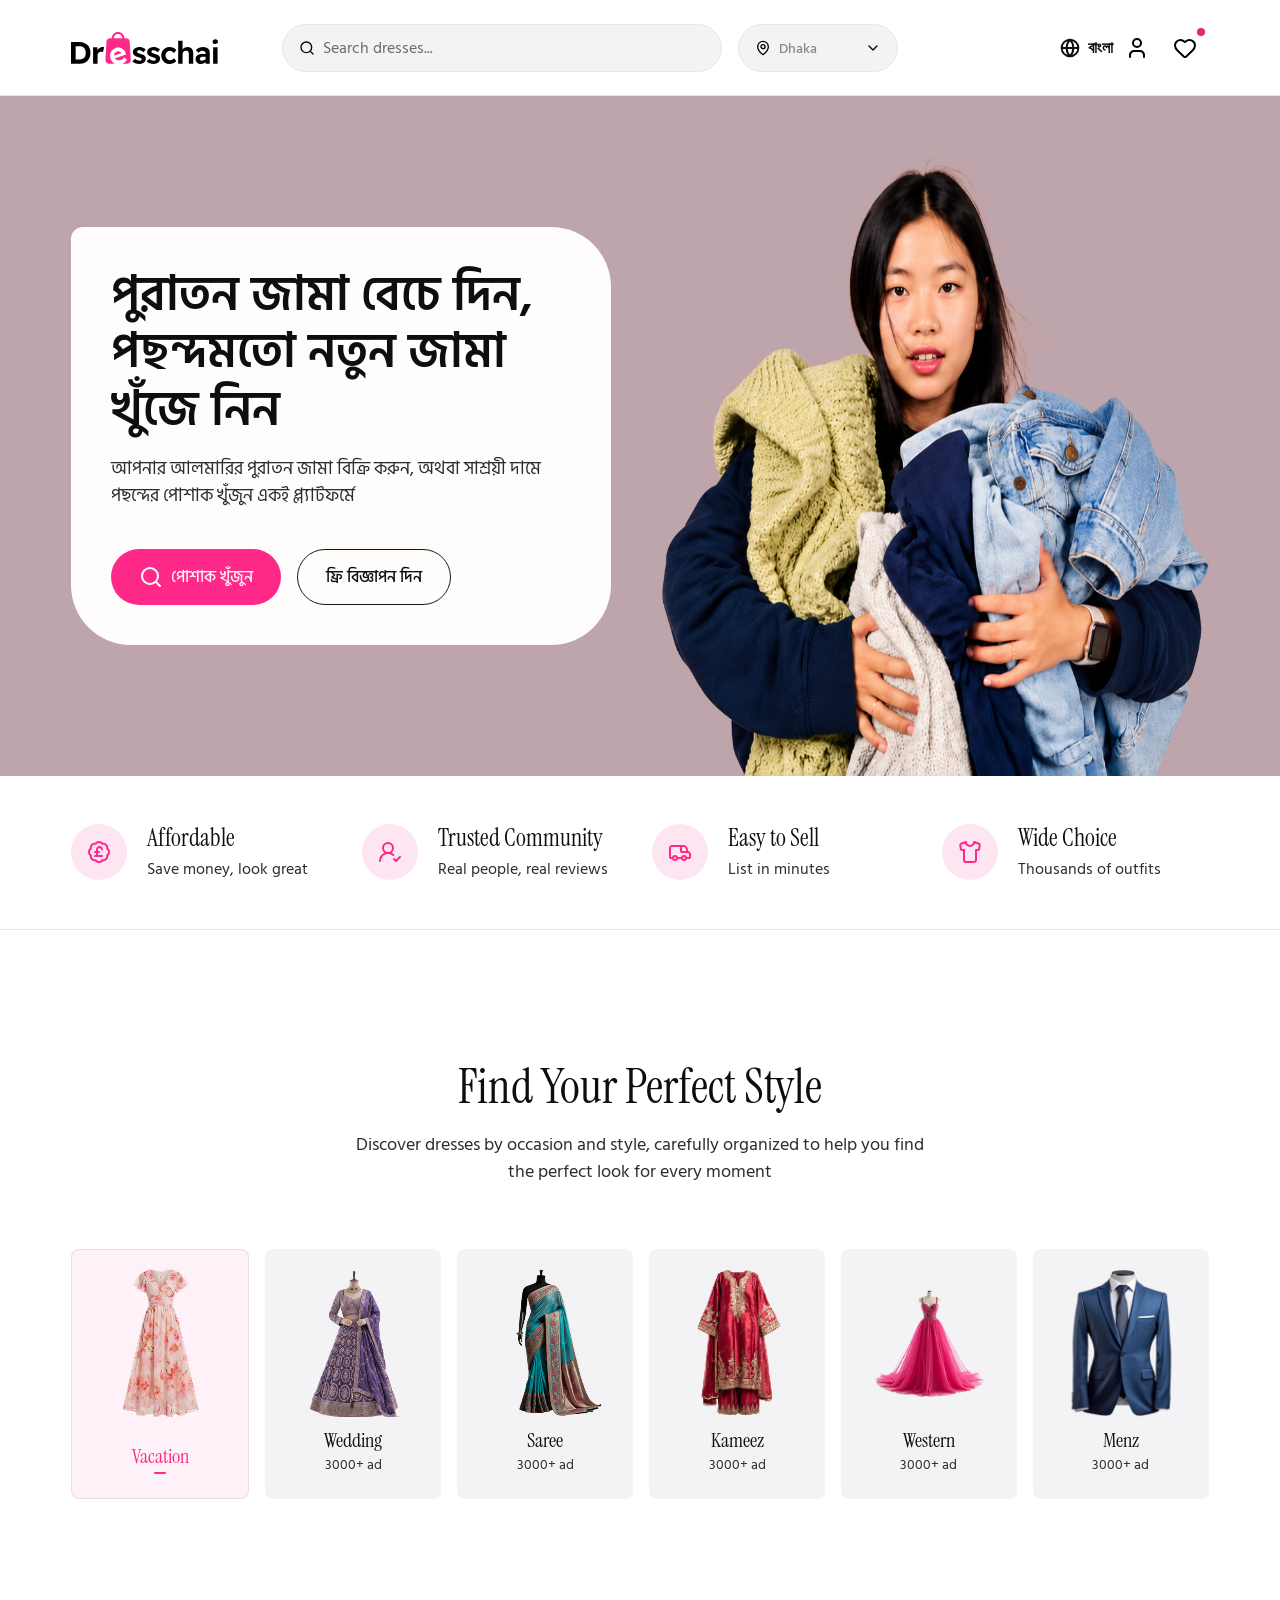
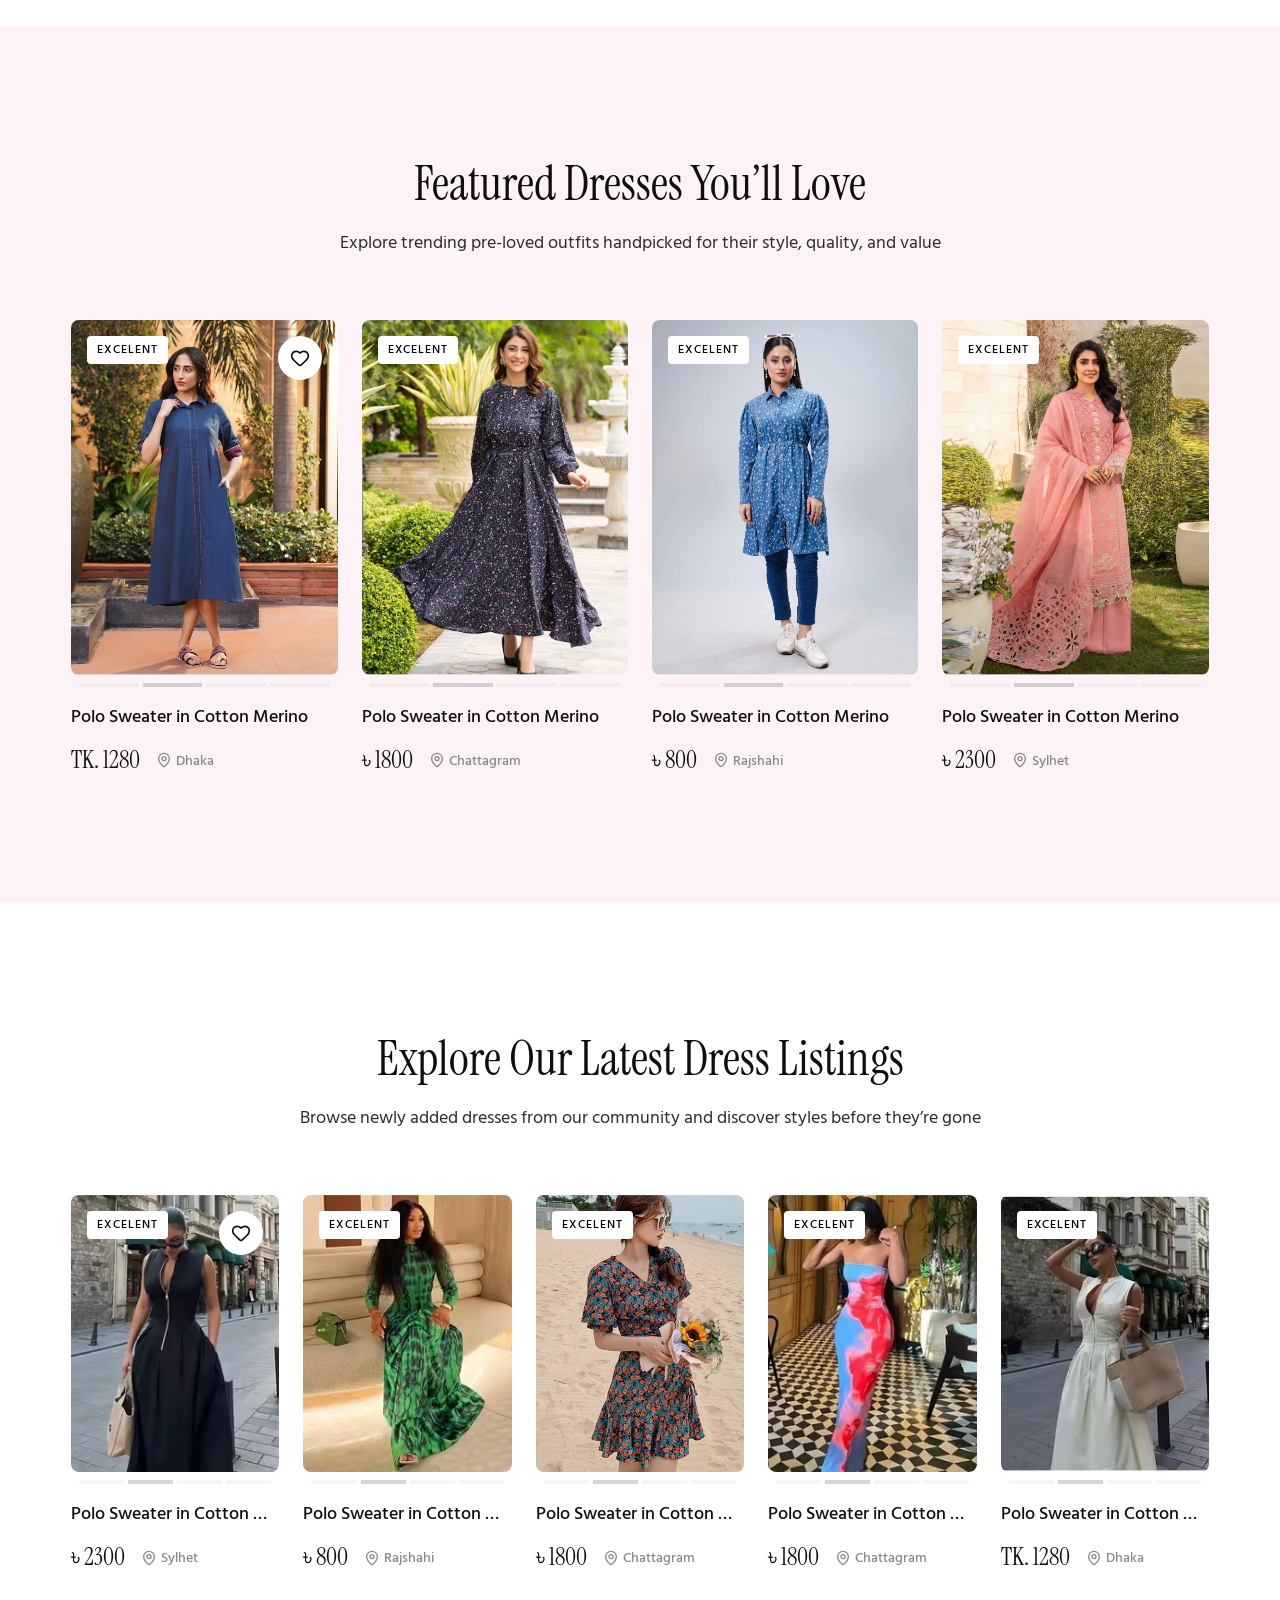
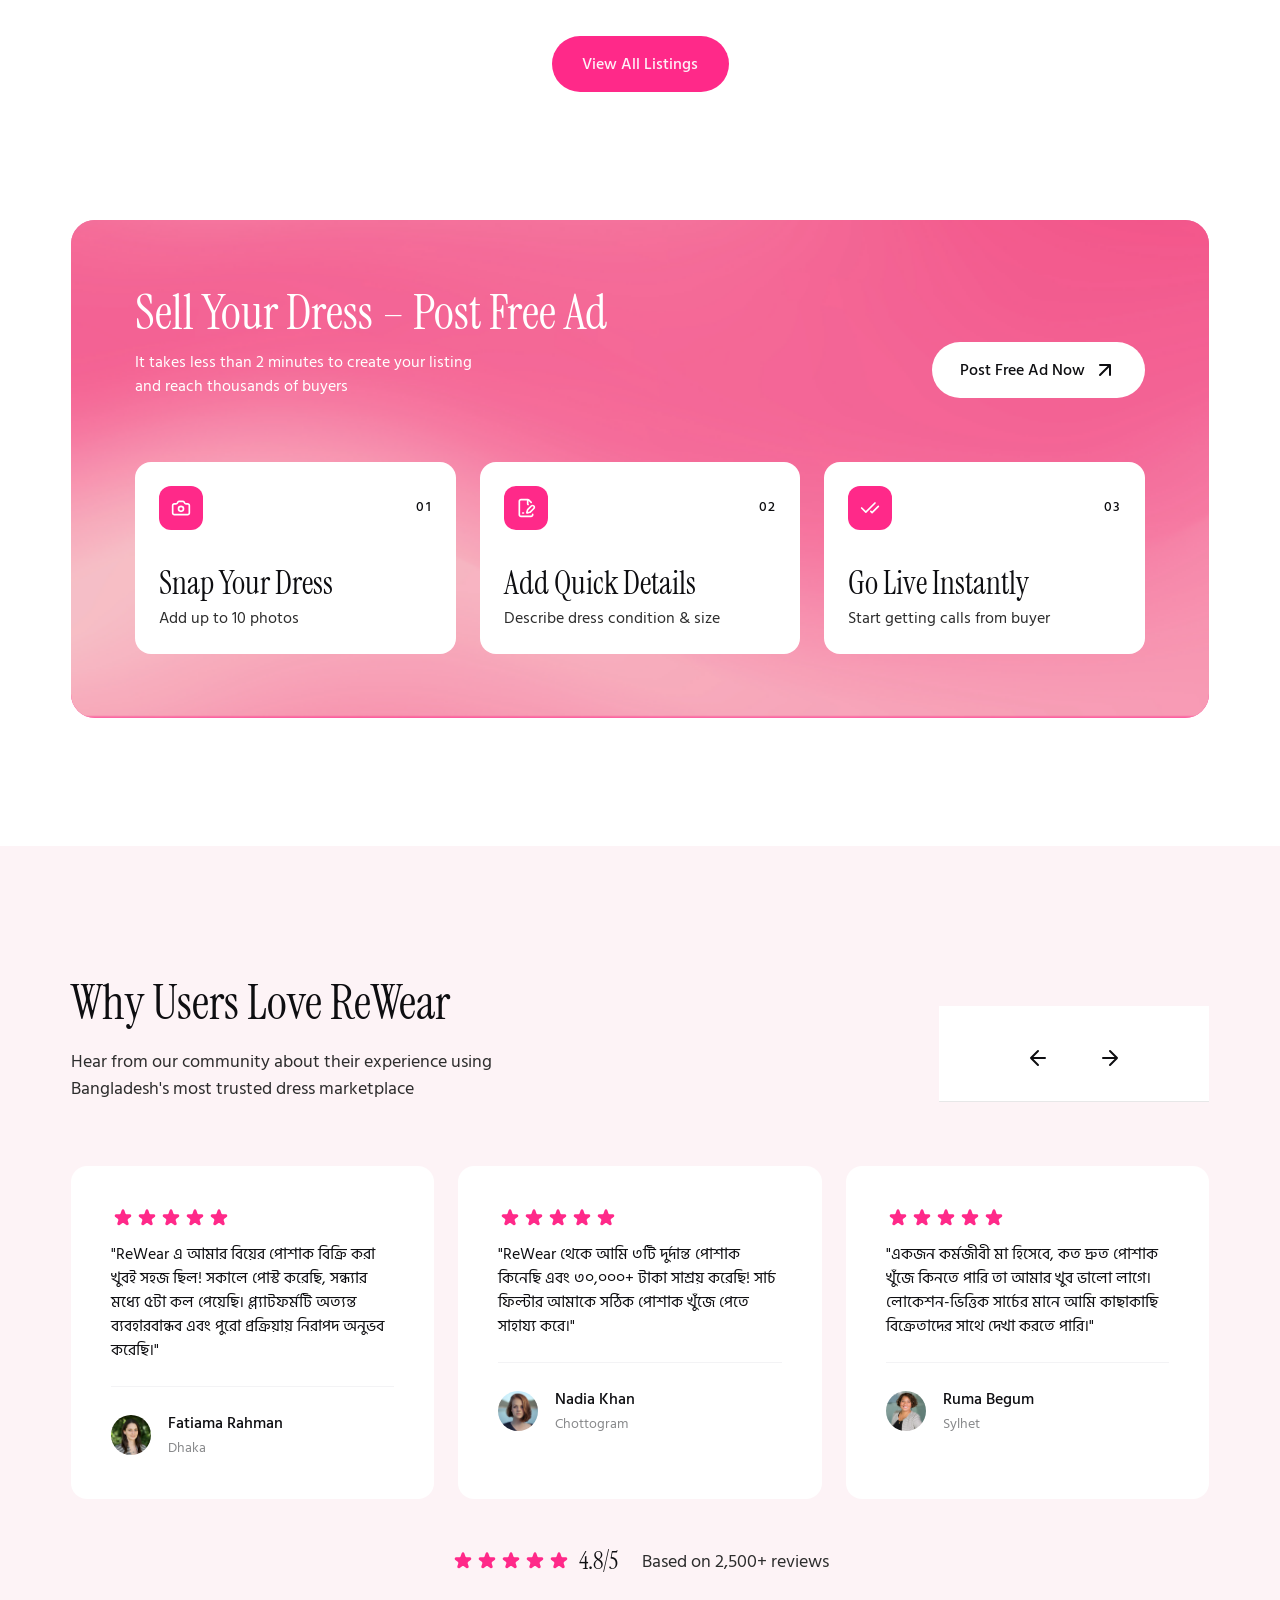
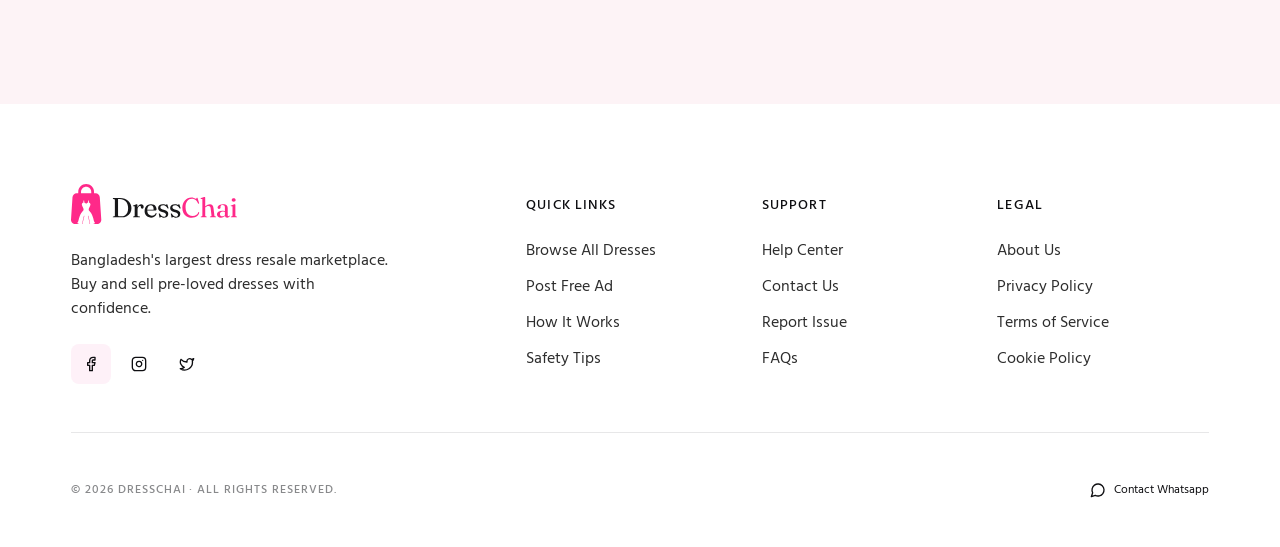
==== index.html @ bfe9a3b1 "Add listing and details pages" ====
<!DOCTYPE html>
<html lang="bn">
<head>
<meta charset="utf-8">
<meta name="viewport" content="width=device-width, initial-scale=1">
<title>DressChai — Buy &amp; Sell Pre-loved Dresses in Bangladesh</title>
<meta name="description" content="DressChai: বাংলাদেশের নতুন ও pre-loved পোশাক কেনাবেচার মার্কেটপ্লেস।">
<link rel="preconnect" href="https://fonts.googleapis.com">
<link rel="preconnect" href="https://fonts.gstatic.com" crossorigin>
<link href="https://fonts.googleapis.com/css2?family=Baloo+Da+2:wght@700&family=Hind+Siliguri:wght@400;600;700&family=Instrument+Serif&family=Urbanist:wght@600&display=swap" rel="stylesheet">
<link href="https://api.fontshare.com/v2/css?f[]=general-sans@400,500&display=swap" rel="stylesheet">
<link rel="stylesheet" href="style.css">
</head>
<body>

<header class="top">
  <div class="nav">
    <div class="nav-l">
      <a class="ibtn mob-only" href="#" aria-label="Menu"><img src="assets/m-menu.svg" alt=""></a>
      <a class="logo" href="/"><picture><source media="(max-width:899px)" srcset="assets/logo-m.svg"><img src="assets/logo.svg" alt="DressChai"></picture></a>
      <div class="nav-search">
        <label class="pill search"><img src="assets/search-sm.svg" alt=""><span>Search dresses...</span></label>
        <div class="pill loc"><div class="in"><img src="assets/map-pin-sm.svg" alt=""><span>Dhaka</span></div><img src="assets/chevron-down.svg" alt=""></div>
      </div>
    </div>
    <div class="nav-r">
      <a class="lang" href="#"><img src="assets/globe.svg" alt="">বাংলা</a>
      <a class="ibtn mob-only" href="#" aria-label="Search"><img src="assets/m-search.svg" alt=""></a>
      <a class="ibtn" href="#" aria-label="Account"><picture><source media="(max-width:899px)" srcset="assets/m-user.svg"><img src="assets/user.svg" alt=""></picture></a>
      <a class="ibtn" href="#" aria-label="Saved"><picture><source media="(max-width:899px)" srcset="assets/m-heart.svg"><img src="assets/heart-nav.svg" alt=""></picture><span class="dot"></span></a>
    </div>
  </div>
</header>

<section class="hero">
  <div class="hero-in">
    <div class="hero-img"><img src="assets/hero-model.png" alt=""></div>
    <div class="hero-card">
      <div class="htext">
        <h1>পুরাতন জামা বেচে দিন, পছন্দমতো নতুন জামা খুঁজে নিন</h1>
        <p>আপনার আলমারির পুরাতন জামা বিক্রি করুন, অথবা সাশ্রয়ী দামে পছন্দের পোশাক খুঁজুন একই প্ল্যাটফর্মে</p>
      </div>
      <div class="hbtns">
        <a class="btn btn-primary" href="listing.html"><img src="assets/search-btn.svg" alt="">পোশাক খুঁজুন</a>
        <a class="btn btn-outline" href="#">ফ্রি বিজ্ঞাপন দিন</a>
      </div>
    </div>
  </div>
</section>

<section class="feats"><div class="wrapf"><div class="feat"><span class="ficon"><img src="assets/f-afford.svg" alt=""></span><div><h3>Affordable</h3><p>Save money, look great</p></div></div><div class="feat"><span class="ficon"><img src="assets/f-trust.svg" alt=""></span><div><h3>Trusted Community</h3><p>Real people, real reviews</p></div></div><div class="feat"><span class="ficon"><img src="assets/f-sell.svg" alt=""></span><div><h3>Easy to Sell</h3><p>List in minutes</p></div></div><div class="feat"><span class="ficon"><img src="assets/f-wide.svg" alt=""></span><div><h3>Wide Choice</h3><p>Thousands of outfits</p></div></div></div></section>

<section class="sec">
  <div class="wrap">
    <div class="sec-head" style="max-width:597px;margin:0 auto"><h2>Find Your Perfect Style</h2><p>Discover dresses by occasion and style, carefully organized to help you find the perfect look for every moment</p></div>
    <div class="cats"><a href="#" class="cat active"><span class="cimg"><img src="assets/cat-1.png" alt=""></span><span class="ctext"><span class="cname">Vacation</span><img class="line" src="assets/cat-line.svg" alt=""><span class="cnt m-only-cnt">3000+ ad</span></span></a>
<a href="#" class="cat"><span class="cimg"><img src="assets/cat-2.png" alt=""></span><span class="ctext"><span class="cname">Wedding</span><span class="cnt"><span class="d">3000+ ad</span><span class="m">1200+ ad</span></span></span></a>
<a href="#" class="cat"><span class="cimg"><img src="assets/cat-3.png" alt=""></span><span class="ctext"><span class="cname">Saree</span><span class="cnt"><span class="d">3000+ ad</span><span class="m">2000+ ad</span></span></span></a>
<a href="#" class="cat"><span class="cimg"><img src="assets/cat-4.png" alt=""></span><span class="ctext"><span class="cname">Kameez</span><span class="cnt"><span class="d">3000+ ad</span><span class="m">5000+ ad</span></span></span></a>
<a href="#" class="cat"><span class="cimg"><span class="crop"><img src="assets/cat-5.png" alt=""></span></span><span class="ctext"><span class="cname">Western</span><span class="cnt"><span class="d">3000+ ad</span><span class="m">800+ ad</span></span></span></a>
<a href="#" class="cat"><span class="cimg"><img src="assets/cat-6.png" alt=""></span><span class="ctext"><span class="cname">Menz</span><span class="cnt"><span class="d">3000+ ad</span><span class="m">600+ ad</span></span></span></a>
</div>
  </div>
</section>

<section class="sec bg2">
  <div class="wrap">
    <div class="sec-head" style="max-width:696px;margin:0 auto"><h2>Featured Dresses You’ll Love</h2><p>Explore trending pre-loved outfits handpicked for their style, quality, and value</p></div>
    <div class="grid"><article class="card"><div class="thumb"><div class="ph"><img src="assets/feat-1.png" alt="Pre-loved dress" loading="lazy"></div><button class="heart" aria-label="Save"><img src="assets/heart-card.svg" alt=""></button><span class="badge">Excelent</span></div><div class="dots"><i></i><i class="on"></i><i></i><i></i></div><div class="info"><h3>Polo Sweater in Cotton Merino</h3><div class="meta"><span class="price">TK. 1280</span><span class="loc"><img src="assets/pin-card.svg" alt="">Dhaka</span></div></div></article>
<article class="card"><div class="thumb"><div class="ph"><img src="assets/feat-2.png" alt="Pre-loved dress" loading="lazy"></div><button class="heart" aria-label="Save"><img src="assets/heart-card.svg" alt=""></button><span class="badge">Excelent</span></div><div class="dots"><i></i><i class="on"></i><i></i><i></i></div><div class="info"><h3>Polo Sweater in Cotton Merino</h3><div class="meta"><span class="price">৳ 1800</span><span class="loc"><img src="assets/pin-card.svg" alt="">Chattagram</span></div></div></article>
<article class="card"><div class="thumb"><div class="ph"><img src="assets/feat-3.png" alt="Pre-loved dress" loading="lazy"></div><button class="heart" aria-label="Save"><img src="assets/heart-card.svg" alt=""></button><span class="badge">Excelent</span></div><div class="dots"><i></i><i class="on"></i><i></i><i></i></div><div class="info"><h3>Polo Sweater in Cotton Merino</h3><div class="meta"><span class="price">৳ 800</span><span class="loc"><img src="assets/pin-card.svg" alt="">Rajshahi</span></div></div></article>
<article class="card"><div class="thumb"><div class="ph"><img src="assets/feat-4.png" alt="Pre-loved dress" loading="lazy"></div><button class="heart" aria-label="Save"><img src="assets/heart-card.svg" alt=""></button><span class="badge">Excelent</span></div><div class="dots"><i></i><i class="on"></i><i></i><i></i></div><div class="info"><h3>Polo Sweater in Cotton Merino</h3><div class="meta"><span class="price">৳ 2300</span><span class="loc"><img src="assets/pin-card.svg" alt="">Sylhet</span></div></div></article></div>
  </div>
</section>

<section class="sec latest">
  <div class="wrap">
    <div class="sec-head" style="max-width:758px;margin:0 auto"><h2>Explore Our Latest Dress Listings</h2><p>Browse newly added dresses from our community and discover styles before they’re gone</p></div>
    <div class="grid"><article class="card"><div class="thumb"><div class="ph"><picture><source media="(max-width:899px)" srcset="assets/latest-m-1.png"><img src="assets/latest-d-1.png" alt="Pre-loved dress" loading="lazy"></picture></div><button class="heart" aria-label="Save"><img src="assets/heart-card.svg" alt=""></button><span class="badge">Excelent</span></div><div class="dots"><i></i><i class="on"></i><i></i><i></i></div><div class="info"><h3>Polo Sweater in Cotton Merino</h3><div class="meta"><span class="price">৳ 2300</span><span class="loc"><img src="assets/pin-card.svg" alt="">Sylhet</span></div></div></article>
<article class="card"><div class="thumb"><div class="ph"><picture><source media="(max-width:899px)" srcset="assets/latest-m-2.png"><img src="assets/latest-d-2.png" alt="Pre-loved dress" loading="lazy"></picture></div><button class="heart" aria-label="Save"><img src="assets/heart-card.svg" alt=""></button><span class="badge">Excelent</span></div><div class="dots"><i></i><i class="on"></i><i></i><i></i></div><div class="info"><h3>Polo Sweater in Cotton Merino</h3><div class="meta"><span class="price">৳ 800</span><span class="loc"><img src="assets/pin-card.svg" alt="">Rajshahi</span></div></div></article>
<article class="card"><div class="thumb"><div class="ph"><picture><source media="(max-width:899px)" srcset="assets/latest-m-3.png"><img src="assets/latest-d-3.png" alt="Pre-loved dress" loading="lazy"></picture></div><button class="heart" aria-label="Save"><img src="assets/heart-card.svg" alt=""></button><span class="badge">Excelent</span></div><div class="dots"><i></i><i class="on"></i><i></i><i></i></div><div class="info"><h3>Polo Sweater in Cotton Merino</h3><div class="meta"><span class="price">৳ 1800</span><span class="loc"><img src="assets/pin-card.svg" alt="">Chattagram</span></div></div></article>
<article class="card"><div class="thumb"><div class="ph"><picture><source media="(max-width:899px)" srcset="assets/latest-m-4.png"><img src="assets/latest-d-4.png" alt="Pre-loved dress" loading="lazy"></picture></div><button class="heart" aria-label="Save"><img src="assets/heart-card.svg" alt=""></button><span class="badge">Excelent</span></div><div class="dots"><i></i><i class="on"></i><i></i><i></i></div><div class="info"><h3>Polo Sweater in Cotton Merino</h3><div class="meta"><span class="price">৳ 1800</span><span class="loc"><img src="assets/pin-card.svg" alt="">Chattagram</span></div></div></article>
<article class="card"><div class="thumb"><div class="ph"><picture><source media="(max-width:899px)" srcset="assets/latest-m-5.png"><img src="assets/latest-d-5.png" alt="Pre-loved dress" loading="lazy"></picture></div><button class="heart" aria-label="Save"><img src="assets/heart-card.svg" alt=""></button><span class="badge">Excelent</span></div><div class="dots"><i></i><i class="on"></i><i></i><i></i></div><div class="info"><h3>Polo Sweater in Cotton Merino</h3><div class="meta"><span class="price">TK. 1280</span><span class="loc"><img src="assets/pin-card.svg" alt="">Dhaka</span></div></div></article>
<article class="card m-card"><div class="thumb"><div class="ph"><img src="assets/latest-m-6.png" alt="Pre-loved dress" loading="lazy"></div><button class="heart" aria-label="Save"><img src="assets/heart-card.svg" alt=""></button><span class="badge">Excelent</span></div><div class="dots"><i></i><i class="on"></i><i></i><i></i></div><div class="info"><h3>Polo Sweater in Cotton Merino</h3><div class="meta"><span class="price">TK. 1280</span><span class="loc"><img src="assets/pin-card.svg" alt="">Dhaka</span></div></div></article></div>
    <a class="btn btn-primary more" href="listing.html">View All Listings</a>
  </div>
</section>

<section class="sec">
  <div class="wrap">
    <div class="cta">
      <picture><source media="(max-width:899px)" srcset="assets/cta-bg-m.png"><img class="bg" src="assets/cta-bg-d.png" alt=""></picture>
      <div class="cta-top">
        <div class="ctext2"><h2>Sell Your Dress – Post Free Ad</h2><p>It takes less than 2 minutes to create your listing and reach thousands of buyers</p></div>
        <a class="btn btn-white ctabtn" href="#"><span>Post Free Ad Now</span><img src="assets/arrow-up-right.svg" alt=""></a>
      </div>
      <div class="steps"><div class="step"><div class="strow"><span class="ico"><img src="assets/camera.svg" alt=""></span><span class="num nd">01</span></div><div class="sbody"><div class="stitle"><h3>Snap Your Dress</h3><span class="num nm">01</span></div><p>Add up to 10 photos</p></div></div><div class="step"><div class="strow"><span class="ico"><img src="assets/file-pen.svg" alt=""></span><span class="num nd">02</span></div><div class="sbody"><div class="stitle"><h3>Add Quick Details</h3><span class="num nm">02</span></div><p>Describe dress condition &amp; size</p></div></div><div class="step"><div class="strow"><span class="ico"><img src="assets/check-check.svg" alt=""></span><span class="num nd">03</span></div><div class="sbody"><div class="stitle"><h3>Go Live Instantly</h3><span class="num nm">03</span></div><p>Start getting calls from buyer</p></div></div></div>
    </div>
  </div>
</section>

<section class="sec bg2">
  <div class="wrap">
    <div class="thead">
      <div><h2>Why Users Love ReWear</h2><p>Hear from our community about their experience using Bangladesh's most trusted dress marketplace</p></div>
      <div class="arrows top"><button class="arr prev" aria-label="Previous"><img src="assets/arrow-left.svg" alt=""></button><button class="arr next" aria-label="Next"><img src="assets/arrow-right.svg" alt=""></button></div>
    </div>
    <div class="tcards"><article class="tcard show"><div><picture><source media="(max-width:899px)" srcset="assets/stars-m.svg"><img class="stars" src="assets/stars.svg" alt="5 stars"></picture><p class="quote">"ReWear এ আমার বিয়ের পোশাক বিক্রি করা খুবই সহজ ছিল! সকালে পোস্ট করেছি, সন্ধ্যার মধ্যে ৫টা কল পেয়েছি। প্ল্যাটফর্মটি অত্যন্ত ব্যবহারবান্ধব এবং পুরো প্রক্রিয়ায় নিরাপদ অনুভব করেছি।"</p></div><footer><img class="av" src="assets/avatar-1.png" alt=""><div><b>Fatiama Rahman</b><span>Dhaka</span></div></footer></article><article class="tcard"><div><picture><source media="(max-width:899px)" srcset="assets/stars-m.svg"><img class="stars" src="assets/stars.svg" alt="5 stars"></picture><p class="quote">"ReWear থেকে আমি ৩টি দুর্দান্ত পোশাক কিনেছি এবং ৩০,০০০+ টাকা সাশ্রয় করেছি! সার্চ ফিল্টার আমাকে সঠিক পোশাক খুঁজে পেতে সাহায্য করে।"</p></div><footer><img class="av" src="assets/avatar-2.png" alt=""><div><b>Nadia Khan</b><span>Chottogram</span></div></footer></article><article class="tcard"><div><picture><source media="(max-width:899px)" srcset="assets/stars-m.svg"><img class="stars" src="assets/stars.svg" alt="5 stars"></picture><p class="quote">"একজন কর্মজীবী মা হিসেবে, কত দ্রুত পোশাক খুঁজে কিনতে পারি তা আমার খুব ভালো লাগে। লোকেশন-ভিত্তিক সার্চের মানে আমি কাছাকাছি বিক্রেতাদের সাথে দেখা করতে পারি।"</p></div><footer><img class="av" src="assets/avatar-3.png" alt=""><div><b>Ruma Begum</b><span>Sylhet</span></div></footer></article></div>
    <div class="rating"><div class="r1"><img src="assets/stars.svg" alt=""><span>4.8/5</span></div><p>Based on 2,500+ reviews</p></div>
    <div class="arrows bottom"><button class="arr prev" aria-label="Previous"><img src="assets/arrow-left.svg" alt=""></button><button class="arr next" aria-label="Next"><img src="assets/arrow-right.svg" alt=""></button></div>
  </div>
</section>

<footer class="foot">
 <div class="wrapf">
  <div class="ftop">
   <div class="fbrand">
    <img class="fl" src="assets/logo-footer.svg" alt="DressChai">
    <p>Bangladesh's largest dress resale marketplace. Buy and sell pre-loved dresses with confidence.</p>
    <div class="social"><a href="#" aria-label="Facebook"><img src="assets/social-1.svg" alt=""></a><a href="#" aria-label="Instagram"><img src="assets/social-2.svg" alt=""></a><a href="#" aria-label="YouTube"><img src="assets/social-3.svg" alt=""></a></div>
   </div>
   <div class="fcols">
    <div class="fcol"><h4>Quick Links</h4><ul><li><a href="#">Browse All Dresses</a></li><li><a href="#">Post Free Ad</a></li><li><a href="#">How It Works</a></li><li><a href="#">Safety Tips</a></li></ul></div>
    <div class="fcol"><h4>Support</h4><ul><li><a href="#">Help Center</a></li><li><a href="#">Contact Us</a></li><li><a href="#">Report Issue</a></li><li><a href="#">FAQs</a></li></ul></div>
    <div class="fcol"><h4>Legal</h4><ul><li><a href="#">About Us</a></li><li><a href="#">Privacy Policy</a></li><li><a href="#">Terms of Service</a></li><li><a href="#">Cookie Policy</a></li></ul></div>
   </div>
  </div>
  <div class="fline"></div>
  <div class="fbot"><p class="copy">© 2026 DressChai · All rights reserved.</p><a class="wa" href="#"><img src="assets/whatsapp.svg" alt="">Contact Whatsapp</a></div>
 </div>
</footer>

<script>
(function(){
  var cards=[].slice.call(document.querySelectorAll('.tcard')),i=0;
  function show(n){i=(n+cards.length)%cards.length;cards.forEach(function(c,k){c.classList.toggle('show',k===i)});}
  [].forEach.call(document.querySelectorAll('.prev'),function(b){b.addEventListener('click',function(){show(i-1)})});
  [].forEach.call(document.querySelectorAll('.next'),function(b){b.addEventListener('click',function(){show(i+1)})});
  [].forEach.call(document.querySelectorAll('.heart'),function(b){b.addEventListener('click',function(e){e.stopPropagation();b.classList.toggle('on')})});
  [].forEach.call(document.querySelectorAll('.card'),function(c){c.style.cursor='pointer';c.addEventListener('click',function(){location.href='details.html'})});
})();
</script>
</body>
</html>
---- style.css ----
:root{--pink:#ff2989;--pink5:#fef1f8;--pink10:#fee5f2;--title:#0e0e11;--para:#2d2d2d;--d5:#f3f3f5;--d10:#e7e7e8;--d50:#88898b;--bg2:#fdf3f6;--pad:16px;--py:48px}
*,*::before,*::after{box-sizing:border-box}
html{-webkit-text-size-adjust:100%}
body{margin:0;background:#fff;color:var(--title);font-family:'General Sans','Hind Siliguri',system-ui,sans-serif;font-size:16px;line-height:1.5}
img{display:block;max-width:none}
h1,h2,h3,p{margin:0}
a{color:inherit;text-decoration:none}
button{font:inherit;border:0;background:none;cursor:pointer;padding:0}
.serif{font-family:'Instrument Serif',Georgia,serif;font-weight:400}
.d,.nd{display:none}
.wrap{max-width:1280px;margin:0 auto}
section,header,footer{width:100%}
.sec{padding:var(--py) var(--pad)}
.sec-head{text-align:center;display:flex;flex-direction:column;gap:8px;align-items:center}
.sec-head h2{font-family:'Instrument Serif',Georgia,serif;font-weight:400;font-size:32px;line-height:1.2}
.sec-head p{color:var(--para)}
.btn{display:flex;align-items:center;justify-content:center;gap:8px;height:48px;padding:0 28px;border-radius:999px;font-weight:500;font-size:16px;line-height:1;white-space:nowrap;overflow:hidden}
.btn img{width:24px;height:24px}
.btn-primary{background:var(--pink);color:var(--pink5)}
.btn-white{background:#fff;color:var(--title)}

/* header */
.top{background:#fff;border-bottom:1px solid var(--d10);padding:16px}
.nav{display:flex;align-items:center;gap:8px;max-width:1440px;margin:0 auto}
.logo img{height:24px;width:auto}
.nav-l{display:flex;align-items:center;gap:8px}
.nav-search{display:none}
.nav-r{display:flex;align-items:center;flex:1;justify-content:flex-end}
.lang{display:none}
.ibtn{position:relative;display:flex;align-items:center;justify-content:center;width:40px;height:40px;padding:10px}
.ibtn img{width:20px;height:20px}
.ibtn .dot{position:absolute;right:4px;top:4px;width:8px;height:8px;border-radius:9999px;background:#e4257b}
.pill{display:flex;align-items:center;gap:8px;height:48px;background:var(--d5);border:1px solid var(--d10);border-radius:999px;padding:12px 16px;color:#746863;white-space:nowrap}
.pill img{width:16px;height:16px;flex:none}
.pill.search{flex:1;min-width:0}
.pill.loc{width:160px;flex:none}
.pill.loc .in{display:flex;gap:8px;align-items:center;flex:1;min-width:0}
.pill.loc .in span{overflow:hidden;text-overflow:ellipsis}

/* hero */
.hero{background:#bea5ab;height:680px;padding:16px}
.hero-in{height:100%;max-width:1440px;margin:0 auto;display:flex;flex-direction:column;justify-content:center}
.hero-img{flex:1 1 0;min-height:0;position:relative;overflow:hidden}
.hero-img img{position:absolute;inset:0;width:100%;height:100%;object-fit:cover}
.hero-card{background:#fffdfb;display:flex;flex-direction:column;gap:24px;padding:16px;border-radius:6px 30px 30px 30px;width:100%}
.htext{display:flex;flex-direction:column;gap:8px}
.htext h1{font-family:'Hind Siliguri',sans-serif;font-weight:600;font-size:32px;line-height:1.2;color:var(--title)}
.htext p{font-size:16px;line-height:1.5;color:var(--para)}
.hbtns{display:flex;flex-direction:column;gap:8px;justify-content:center}
.btn-outline{border:1px solid #171719;color:var(--title);backdrop-filter:blur(8px)}

/* features */
.feats{display:grid;grid-template-columns:1fr 1fr;gap:24px 16px;padding:48px 16px;border-bottom:1px solid var(--d10)}
.feat{display:flex;flex-direction:column;align-items:center;gap:12px;text-align:center}
.ficon{display:flex;padding:12px;border-radius:999px;background:var(--pink10)}
.ficon img{width:18px;height:18px}
.feat h3{font-family:'Instrument Serif',Georgia,serif;font-weight:400;font-size:20px;line-height:1.2}
.feat p{font-size:14px;color:var(--para);margin-top:4px}

.feats .wrapf{display:contents}
/* categories */
.cats{display:flex;flex-wrap:wrap;gap:16px;margin-top:32px}
.cat{position:relative;flex:1 1 148px;min-width:148px;height:200px;background:var(--d5);border-radius:8px;padding:16px;display:flex;align-items:flex-end;overflow:hidden}
.cimg{position:absolute;aspect-ratio:1684/2227;top:16px;bottom:72px;left:calc(50% + .5px);transform:translateX(-50%)}
.cimg>img{width:100%;height:100%;object-fit:cover}
.crop{position:absolute;inset:0;overflow:hidden}
.crop img{position:absolute;height:73.04%;left:-.26%;top:13.48%;width:100.51%}
.ctext{position:relative;flex:1;display:flex;flex-direction:column;align-items:center;text-align:center;gap:0}
.cname{font-family:'Instrument Serif',Georgia,serif;font-size:20px;line-height:1.2;color:var(--title)}
.cnt{font-size:12px;color:var(--para)}
.cat .line{display:none}
.m-only-cnt{font-size:12px;color:var(--para)}

/* cards */
.grid{display:flex;flex-wrap:wrap;gap:24px;margin-top:32px}
.card{flex:1 1 150px;min-width:150px;display:flex;flex-direction:column;gap:16px}
.thumb{position:relative;aspect-ratio:302/402;border-radius:8px;overflow:hidden}
.ph{position:absolute;left:0;right:0;top:calc(50% - .16px);transform:translateY(-50%);aspect-ratio:30/40}
.ph img,.ph picture{position:absolute;inset:0;width:100%;height:100%;object-fit:cover}
.heart{position:absolute;right:8px;top:8px;display:flex;padding:12px;background:#fff;border-radius:999px}
.heart img{width:16px;height:16px}
.badge{position:absolute;left:8px;top:8px;background:#fff;color:#000;border-radius:4px;padding:3px 8px;font-size:10px;font-weight:500;letter-spacing:.8px;text-transform:uppercase;line-height:1.5}
.dots{display:flex;gap:4px;height:4px;padding:0 8px;margin-top:-8px}
.dots i{flex:1;background:rgba(0,0,0,.04)}
.dots i.on{background:rgba(0,0,0,.16)}
.info{display:flex;flex-direction:column;gap:12px}
.info h3{font-size:14px;font-weight:500;line-height:1.5;max-height:42px;overflow:hidden;display:-webkit-box;-webkit-line-clamp:2;-webkit-box-orient:vertical}
.meta{display:flex;align-items:center;gap:12px}
.price{font-family:'Instrument Serif',Georgia,serif;font-size:20px;line-height:1.2;white-space:nowrap}
.loc{display:flex;align-items:center;gap:4px;min-width:0;font-size:12px;font-weight:500;color:var(--d50);overflow:hidden;white-space:nowrap;text-overflow:ellipsis}
.loc img{width:14px;height:14px;flex:none}
.more{margin-top:32px;width:100%}
.bg2{background:var(--bg2)}

/* CTA */
.cta{position:relative;border-radius:20px;overflow:hidden;padding:32px 24px;display:flex;flex-direction:column;gap:24px;background:linear-gradient(to bottom,#ec6fa7,#ff2989);color:#fff}
.cta>picture{position:absolute;inset:0;display:block}
.cta>picture>img.bg{position:absolute;inset:0;width:100%;height:100%;object-fit:cover}
.cta>*:not(picture){position:relative}
.cta h2{font-family:'Instrument Serif',Georgia,serif;font-weight:400;font-size:32px;line-height:1.2;max-width:189px}
.cta .ctext2{display:flex;flex-direction:column;gap:8px}
.cta .ctext2 p{font-size:14px}
.steps{display:flex;flex-direction:column;gap:12px}
.step{display:flex;gap:16px;align-items:flex-start;background:#fff;border-radius:16px;padding:16px;color:var(--title)}
.strow{display:contents}
.ico{display:flex;background:var(--pink);padding:8px;border-radius:8px}
.ico img{width:20px;height:20px}
.sbody{flex:1;min-width:0}
.stitle{display:flex;justify-content:space-between}
.step h3{font-family:'Instrument Serif',Georgia,serif;font-weight:400;font-size:20px;line-height:1.2;white-space:nowrap}
.num{font-size:12px;font-weight:500;letter-spacing:.96px;text-transform:uppercase}
.step p{font-size:14px;color:var(--para);margin-top:2px}
.cta-top{display:contents}
.ctext2{order:1}.steps{order:2}.ctabtn{order:3}
.cta .btn{width:100%}

/* testimonials */
.thead h2{font-family:'Instrument Serif',Georgia,serif;font-weight:400;font-size:32px;line-height:1.2}
.thead p{color:var(--para);margin-top:16px}
.tcards{display:flex;flex-direction:column;gap:24px;margin-top:32px}
.tcard{display:none;flex-direction:column;gap:24px;background:#fff;border-radius:16px;padding:24px}
.tcard.show{display:flex}
.stars{width:100px;height:20px}
.quote{margin-top:12px;min-height:96px}
.tcard footer{display:flex;gap:17px;align-items:center;border-top:1px solid var(--d5);padding-top:24px}
.av{width:40px;height:40px;border-radius:999px;object-fit:cover}
.tcard footer b{display:block;font-weight:500}
.tcard footer span{font-size:14px;color:var(--d50)}
.rating{display:flex;flex-direction:column;align-items:center;gap:8px;margin-top:24px}
.rating .r1{display:flex;align-items:center;gap:8px}
.rating .r1 img{width:120px;height:24px}
.rating .r1 span{font-family:'Instrument Serif',Georgia,serif;font-size:24px;line-height:1.2}
.rating p{font-size:18px;color:var(--para)}
.arrows{display:flex;gap:24px;justify-content:center;margin-top:32px}
.arrows.top{display:none}
.arr{display:flex;padding:16px;background:#fff;border-radius:999px}
.arr img{width:24px;height:24px}

/* footer */
.foot{padding:48px 16px}
.foot .wrapf{display:flex;flex-direction:column;gap:32px}
.ftop{display:flex;flex-direction:column;gap:32px}
.fbrand{display:flex;flex-direction:column;gap:24px;align-items:flex-start}
.fbrand img.fl{width:166.173px;height:40px}
.social{display:flex;gap:8px;align-items:flex-end}
.social a{display:flex;padding:12px;border-radius:8px}
.social a:first-child{background:var(--pink5)}
.social img{width:16px;height:16px}
.fcols{display:flex;flex-wrap:wrap;gap:32px 24px}
.fbrand p{color:var(--para)}
.fcol{flex:1 1 120px;min-width:120px;display:flex;flex-direction:column;gap:24px}
.fcol h4{margin:0;font-size:14px;font-weight:500;line-height:1.2;letter-spacing:1.12px;text-transform:uppercase}
.fcol ul{list-style:none;margin:0;padding:0;display:flex;flex-direction:column;gap:12px;color:var(--para)}
.fline{border-top:1px solid var(--d10)}
.fbot{display:flex;flex-direction:column;gap:16px;align-items:center}
.copy{font-size:12px;font-weight:500;letter-spacing:.96px;text-transform:uppercase;color:var(--d50);text-align:center}
.wa{display:flex;gap:8px;align-items:center;font-size:12px}
.wa img{width:16px;height:16px}

/* ===== desktop ===== */
@media (min-width:900px){
  :root{--pad:clamp(32px,5.556vw,80px);--py:96px}
  .m,.m-only-cnt,.nm,.mob-only{display:none!important}
  .d{display:inline}.nd{display:inline}
  .sec-head{gap:16px}
  .sec-head h2{font-size:48px}
  .sec-head p{font-size:18px}
  .top{height:96px;padding:24px var(--pad)}
  .nav{gap:24px}
  .nav-l{flex:1;gap:64px}
  .logo img{height:32px}
  .nav-search{display:flex;gap:16px;align-items:center;width:616px;max-width:100%;flex:0 1 616px;min-width:0}
  .lang{display:flex;align-items:center;gap:8px;font-family:'Urbanist','General Sans',sans-serif;font-weight:600;font-size:16px;line-height:20px;color:var(--title)}
  .lang img{width:20px;height:20px}
  .nav-r{flex:none}
  .ibtn{width:auto;height:auto;padding:12px}
  .ibtn img{width:24px;height:24px}
  .mob-only{display:none}
  .btn{height:56px}
  .hero{height:680px;padding:0 var(--pad)}
  .hero-in{flex-direction:row;align-items:center;gap:40px}
  .hero-card{order:-1;flex:0 1 676px;min-width:0;gap:40px;padding:40px;border-radius:12px 60px 60px 60px;width:auto}
  .htext{gap:16px}
  .htext h1{font-size:48px}
  .htext p{font-size:18px;max-width:463px}
  .hbtns{flex-direction:row;gap:16px;justify-content:flex-start}
  .hbtns .btn{width:auto}
  .hero-img{flex:1 1 724px;min-width:0;max-width:724px;height:100%}
  .hero-img img{inset:auto;left:0;top:6.96%;height:93.06%;width:100%;object-fit:fill}
  .feats{display:flex;gap:24px;padding:48px var(--pad)}
  .feats .wrapf{display:flex;gap:24px;width:100%;max-width:1280px;margin:0 auto}
  .feats{justify-content:center}
  .feat{flex:1;flex-direction:row;gap:20px;text-align:left}
  .ficon{padding:16px}.ficon img{width:24px;height:24px}
  .feat h3{font-size:24px}
  .feat p{font-size:16px;margin-top:4px}
  .cats{flex-wrap:nowrap;gap:16px;margin-top:64px}
  .cat{flex:1;min-width:0;height:250px;padding:24px}
  .cimg{top:20px;bottom:82px}
  .cat.active{background:var(--pink5);border:1px solid rgba(0,0,0,.08)}
  .cat.active .cimg{top:19px;bottom:81px}
  .cat.active .cname{color:var(--pink)}
  .cat.active .line{display:block;width:12px;height:2px;margin-top:2px}
  .ctext{align-items:center;gap:2px}
  .cnt{font-size:14px}
  .grid{gap:24px;margin-top:64px;flex-wrap:nowrap}
  .card{min-width:0;flex:1}
  .card .heart{right:16px;top:16px}
  .card .heart img{width:20px;height:20px}
  .card:not(:first-child) .heart{display:none}
  .badge{left:16px;top:16px;padding:5px 10px;font-size:12px;letter-spacing:.96px}
  .info{gap:16px}
  .info h3{font-size:18px;max-height:none;display:block;white-space:nowrap;text-overflow:ellipsis;-webkit-line-clamp:unset}
  .meta{gap:16px}
  .price{font-size:24px}
  .loc{font-size:14px}.loc img{width:16px;height:16px}
  .m-card{display:none}
  .more{width:177px;margin:64px auto 0}
  .latest{padding-bottom:0}
  .cta{border-radius:24px;padding:64px;gap:64px}
  .cta-top{display:flex;gap:64px;align-items:flex-end;order:1}
  .steps{order:2}.ctext2{order:1}.ctabtn{order:2}
  .cta .ctext2{flex:1}
  .cta h2{font-size:48px;max-width:none;white-space:nowrap}
  .cta .ctext2 p{font-size:16px;width:345px;max-width:100%}
  .cta .btn{width:auto;flex:none}
  .steps{flex-direction:row;gap:24px}
  .step{flex:1;flex-direction:column;gap:34px;padding:24px;border-radius:16px}
  .strow{display:flex;justify-content:space-between;align-items:center;width:100%}
  .ico{padding:12px;border-radius:12px}
  .num{font-size:14px;letter-spacing:1.12px;line-height:1.2}
  .step h3{font-size:32px}
  .step p{font-size:16px;margin-top:4px}
  .sbody{width:100%}
  .thead{display:flex;gap:64px;align-items:flex-end}
  .thead>div:first-child{flex:1}
  .thead h2{font-size:48px}
  .thead p{font-size:18px;max-width:472px}
  .arrows.top{display:flex;margin:0;gap:16px}
  .arrows.bottom{display:none}
  .tcards{flex-direction:row;gap:24px;margin-top:64px}
  .tcard{display:flex;flex:1;padding:24px;gap:24px}
  .stars{width:120px;height:24px}
  .rating{flex-direction:row;justify-content:center;gap:24px;margin-top:48px}
  .rating p{margin:0}
  .foot{padding:80px var(--pad) 48px}
  .foot .wrapf{max-width:1280px;margin:0 auto;width:100%;gap:48px}
  .ftop{flex-direction:row;gap:132px;align-items:center}
  .fbrand{flex:1}
  .fcols{width:737px;max-width:60%;flex-wrap:nowrap;gap:24px}
  .fbot{flex-direction:row;justify-content:space-between}
  .copy{text-align:left}
}
@media (min-width:1200px){
  :root{--py:128px}
  .tcard{padding:40px}
}
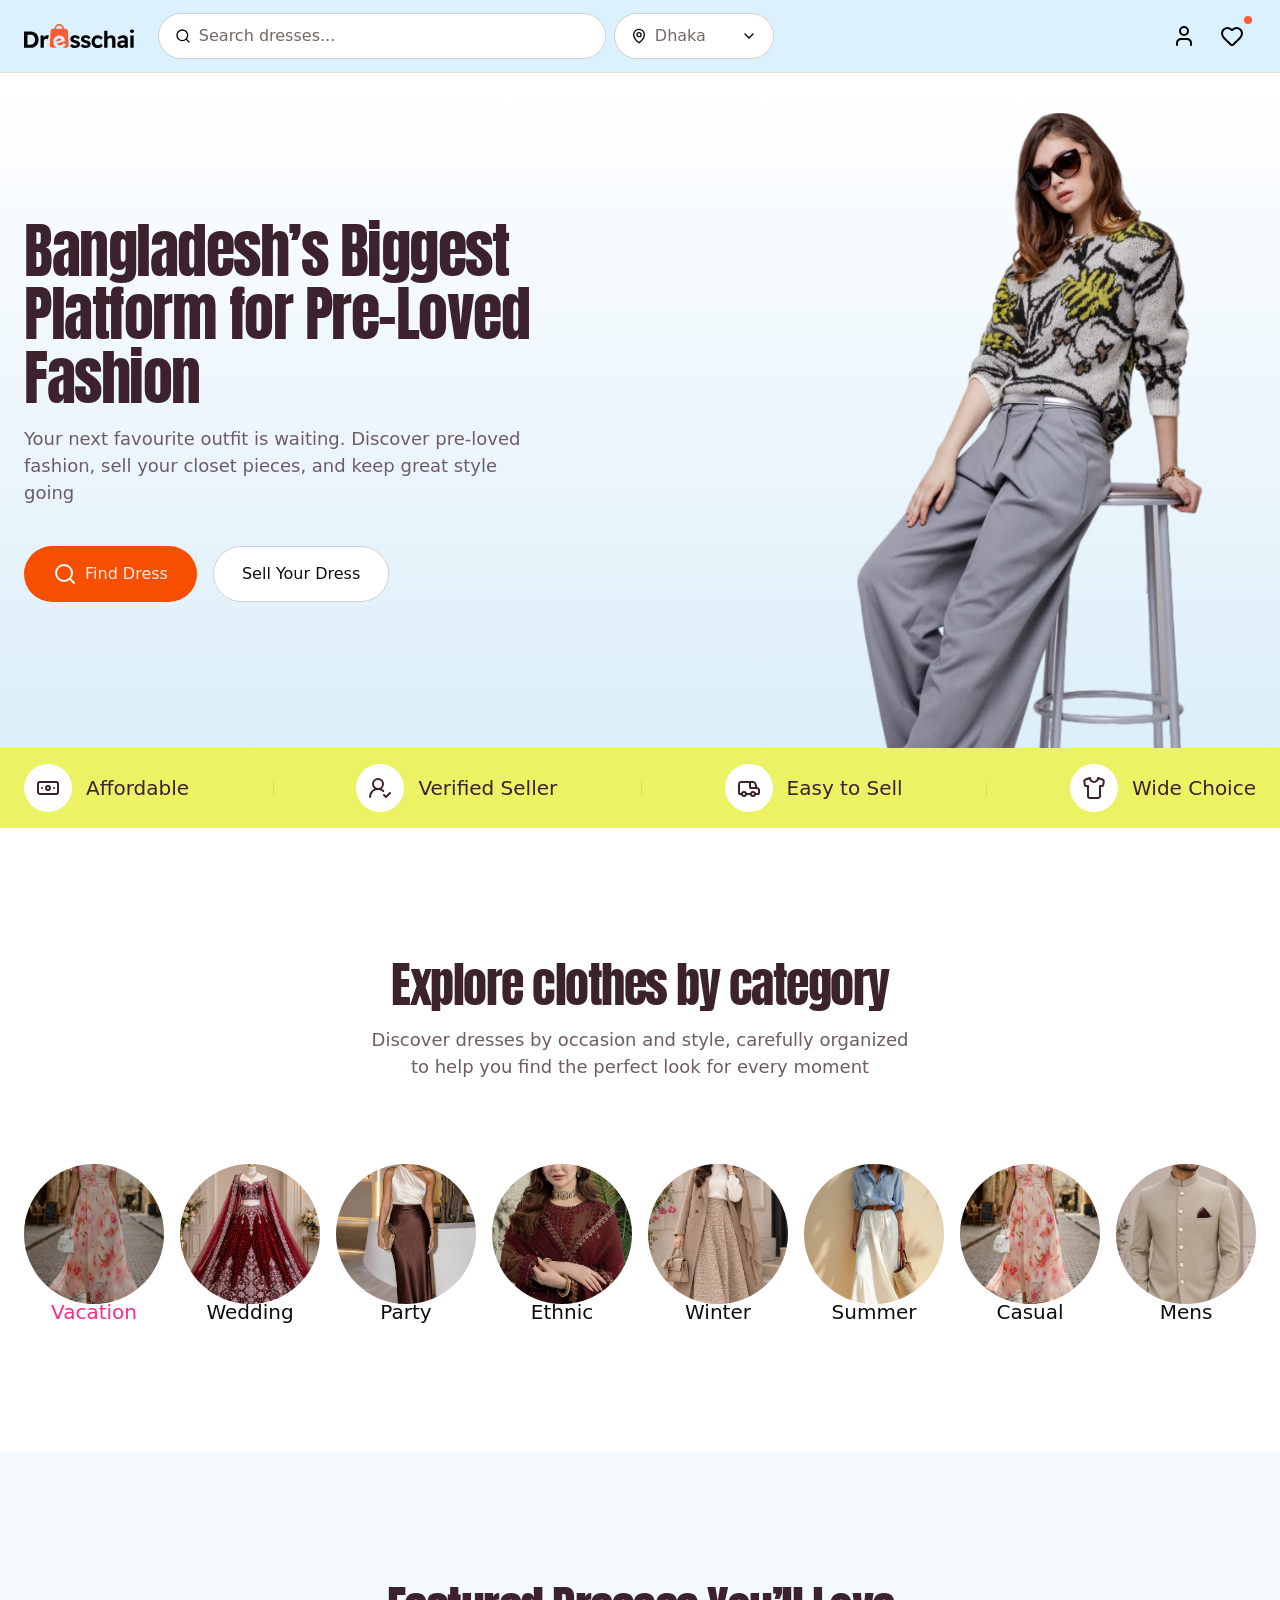
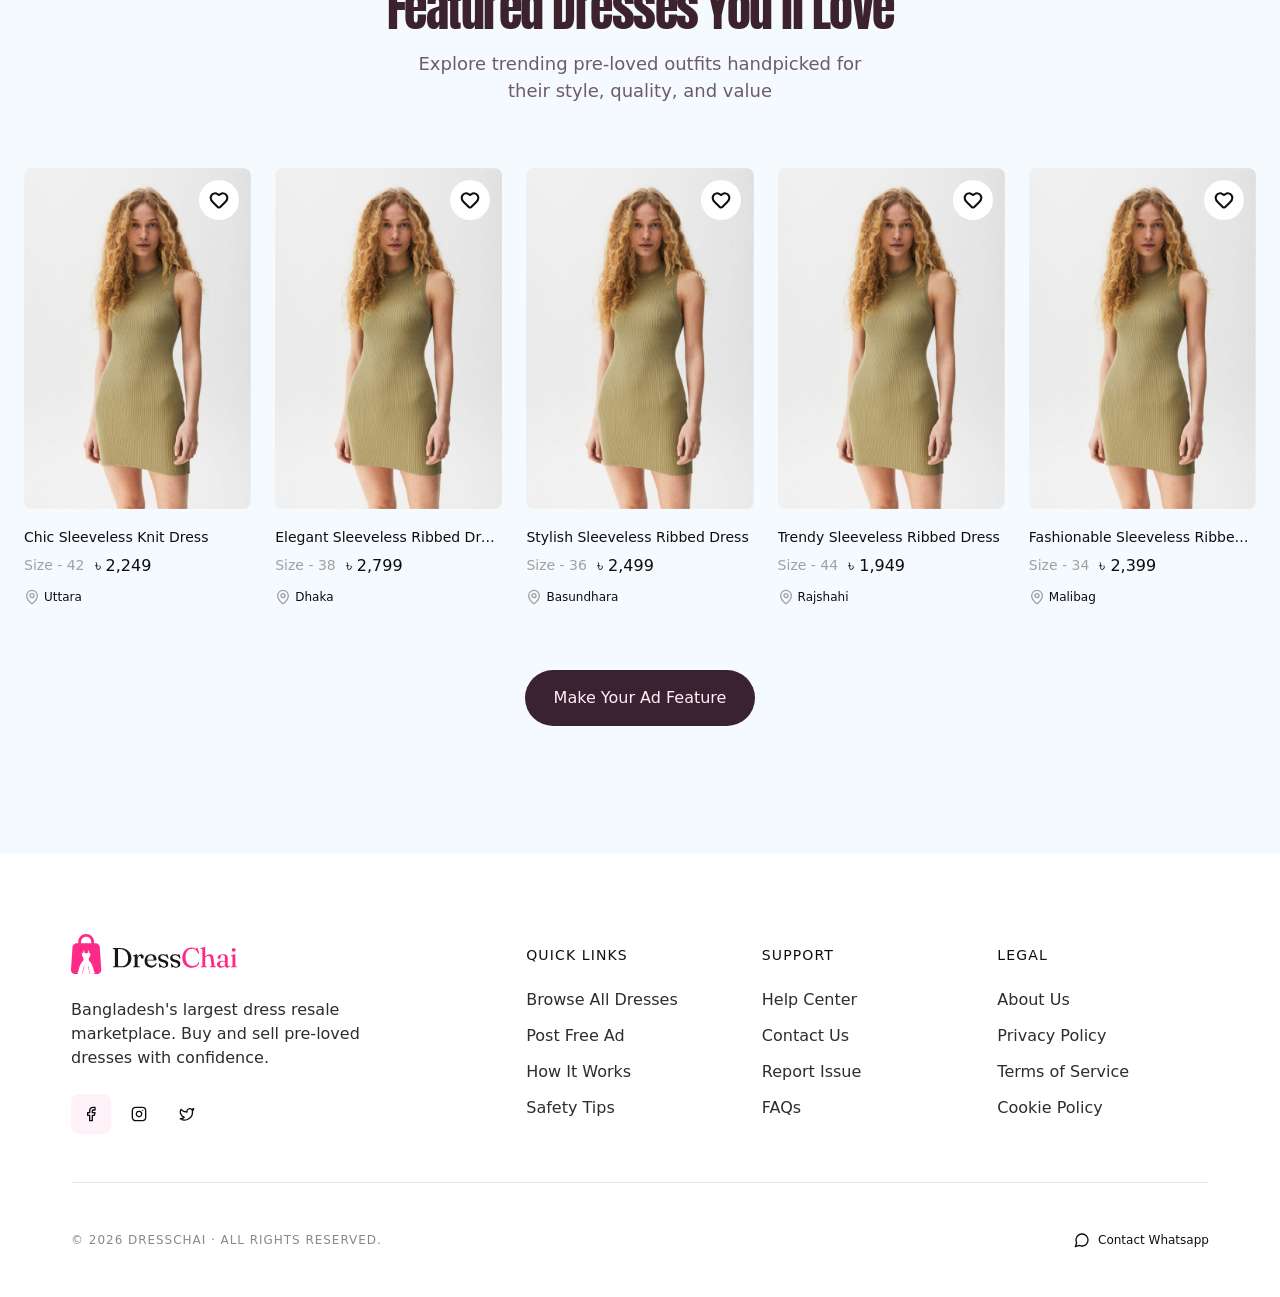
==== commit d9f036ce: "New home" ====
--- a/index.html
+++ b/index.html
@@ -1,115 +1,56 @@
 <!DOCTYPE html>
-<html lang="bn">
+<html lang="en">
 <head>
 <meta charset="utf-8">
 <meta name="viewport" content="width=device-width, initial-scale=1">
-<title>DressChai — Buy &amp; Sell Pre-loved Dresses in Bangladesh</title>
-<meta name="description" content="DressChai: বাংলাদেশের নতুন ও pre-loved পোশাক কেনাবেচার মার্কেটপ্লেস।">
+<title>DressChai — Bangladesh’s Biggest Platform for Pre-Loved Fashion</title>
+<meta name="description" content="Discover pre-loved fashion, sell your closet pieces, and keep great style going. DressChai is Bangladesh’s biggest platform for pre-loved clothes.">
 <link rel="preconnect" href="https://fonts.googleapis.com">
 <link rel="preconnect" href="https://fonts.gstatic.com" crossorigin>
-<link href="https://fonts.googleapis.com/css2?family=Baloo+Da+2:wght@700&family=Hind+Siliguri:wght@400;600;700&family=Instrument+Serif&family=Urbanist:wght@600&display=swap" rel="stylesheet">
+<link href="https://fonts.googleapis.com/css2?family=Anton&family=Hind+Siliguri:wght@400;600;700&family=Instrument+Serif&display=swap" rel="stylesheet">
 <link href="https://api.fontshare.com/v2/css?f[]=general-sans@400,500&display=swap" rel="stylesheet">
-<link rel="stylesheet" href="style.css">
+<link rel="stylesheet" href="style.css?v=3">
+<link rel="stylesheet" href="home.css?v=3">
 </head>
-<body>
+<body class="home">
 
-<header class="top">
-  <div class="nav">
-    <div class="nav-l">
-      <a class="ibtn mob-only" href="#" aria-label="Menu"><img src="assets/m-menu.svg" alt=""></a>
-      <a class="logo" href="/"><picture><source media="(max-width:899px)" srcset="assets/logo-m.svg"><img src="assets/logo.svg" alt="DressChai"></picture></a>
-      <div class="nav-search">
-        <label class="pill search"><img src="assets/search-sm.svg" alt=""><span>Search dresses...</span></label>
-        <div class="pill loc"><div class="in"><img src="assets/map-pin-sm.svg" alt=""><span>Dhaka</span></div><img src="assets/chevron-down.svg" alt=""></div>
-      </div>
-    </div>
-    <div class="nav-r">
-      <a class="lang" href="#"><img src="assets/globe.svg" alt="">বাংলা</a>
-      <a class="ibtn mob-only" href="#" aria-label="Search"><img src="assets/m-search.svg" alt=""></a>
-      <a class="ibtn" href="#" aria-label="Account"><picture><source media="(max-width:899px)" srcset="assets/m-user.svg"><img src="assets/user.svg" alt=""></picture></a>
-      <a class="ibtn" href="#" aria-label="Saved"><picture><source media="(max-width:899px)" srcset="assets/m-heart.svg"><img src="assets/heart-nav.svg" alt=""></picture><span class="dot"></span></a>
+<header class="h-top"><div class="hw">
+  <div class="h-nav-l">
+    <a class="h-logo" href="/"><img src="assets/logo-home.svg" alt="DressChai"></a>
+    <div class="h-sw">
+      <form class="h-pill s" action="listing.html" method="get" role="search"><img src="assets/search-sm.svg" alt=""><input type="search" name="q" placeholder="Search dresses..." aria-label="Search dresses"></form>
+      <div class="h-pill l"><div class="in"><img src="assets/map-pin-sm.svg" alt=""><span>Dhaka</span></div><img src="assets/chevron-down.svg" alt=""></div>
     </div>
   </div>
-</header>
+  <div class="h-actions">
+    <a class="h-ib h-mb" href="listing.html" aria-label="Search"><img src="assets/search-sm.svg" alt=""></a>
+    <a class="h-ib" href="#" data-soon aria-label="Account"><span class="h-ic u h-dk"><img src="assets/user-h.svg" alt=""></span><img class="h-mb" src="assets/user-m.svg" alt=""></a>
+    <a class="h-ib" href="#" data-soon aria-label="Saved"><span class="h-ic h h-dk"><img src="assets/heart-h.svg" alt=""></span><img class="h-mb" src="assets/heart-m.svg" alt=""><span class="h-dot"></span></a>
+  </div>
+</div></header>
 
-<section class="hero">
-  <div class="hero-in">
-    <div class="hero-img"><img src="assets/hero-model.png" alt=""></div>
-    <div class="hero-card">
-      <div class="htext">
-        <h1>পুরাতন জামা বেচে দিন, পছন্দমতো নতুন জামা খুঁজে নিন</h1>
-        <p>আপনার আলমারির পুরাতন জামা বিক্রি করুন, অথবা সাশ্রয়ী দামে পছন্দের পোশাক খুঁজুন একই প্ল্যাটফর্মে</p>
-      </div>
-      <div class="hbtns">
-        <a class="btn btn-primary" href="listing.html"><img src="assets/search-btn.svg" alt="">পোশাক খুঁজুন</a>
-        <a class="btn btn-outline" href="#">ফ্রি বিজ্ঞাপন দিন</a>
-      </div>
-    </div>
-  </div>
-</section>
+<section class="h-hero"><div class="hw">
+  <img class="h-mask" src="assets/hero-mask.png" alt="">
+  <div class="h-hl"><div class="h-hin">
+    <div class="tx"><h1 class="h-anton">Bangladesh’s Biggest Platform for Pre-Loved Fashion</h1>
+    <p>Your next favourite outfit is waiting. Discover pre-loved fashion, sell your closet pieces, and keep great style going</p></div>
+    <div class="h-bts"><a class="h-btn o" href="listing.html"><picture><source media="(max-width:899px)" srcset="assets/search-btn-hm.svg"><img src="assets/search-btn-h.svg" alt=""></picture>Find Dress</a><a class="h-btn w" href="#" data-soon>Sell Your Dress</a></div>
+  </div></div>
+  <div class="h-hr"><div class="h-himg"><img src="assets/hero-img.png" alt="Woman wearing a pre-loved outfit"></div></div>
+</div></section>
 
-<section class="feats"><div class="wrapf"><div class="feat"><span class="ficon"><img src="assets/f-afford.svg" alt=""></span><div><h3>Affordable</h3><p>Save money, look great</p></div></div><div class="feat"><span class="ficon"><img src="assets/f-trust.svg" alt=""></span><div><h3>Trusted Community</h3><p>Real people, real reviews</p></div></div><div class="feat"><span class="ficon"><img src="assets/f-sell.svg" alt=""></span><div><h3>Easy to Sell</h3><p>List in minutes</p></div></div><div class="feat"><span class="ficon"><img src="assets/f-wide.svg" alt=""></span><div><h3>Wide Choice</h3><p>Thousands of outfits</p></div></div></div></section>
+<section class="h-trust"><div class="hw"><div class="h-ti"><span class="c"><picture><source media="(min-width:900px)" srcset="assets/t-banknote.svg"><img src="assets/t-banknote-m.svg" alt=""></picture></span>Affordable</div><span class="h-sep"><img src="assets/t-line.svg" alt=""></span><div class="h-ti"><span class="c"><picture><source media="(min-width:900px)" srcset="assets/t-user-check.svg"><img src="assets/t-user-check-m.svg" alt=""></picture></span>Verified Seller</div><span class="h-sep"><img src="assets/t-line.svg" alt=""></span><div class="h-ti"><span class="c"><picture><source media="(min-width:900px)" srcset="assets/t-van.svg"><img src="assets/t-van-m.svg" alt=""></picture></span>Easy to Sell</div><span class="h-sep"><img src="assets/t-line.svg" alt=""></span><div class="h-ti"><span class="c"><picture><source media="(min-width:900px)" srcset="assets/t-shirt.svg"><img src="assets/t-shirt-m.svg" alt=""></picture></span>Wide Choice</div></div></section>
 
-<section class="sec">
-  <div class="wrap">
-    <div class="sec-head" style="max-width:597px;margin:0 auto"><h2>Find Your Perfect Style</h2><p>Discover dresses by occasion and style, carefully organized to help you find the perfect look for every moment</p></div>
-    <div class="cats"><a href="#" class="cat active"><span class="cimg"><img src="assets/cat-1.png" alt=""></span><span class="ctext"><span class="cname">Vacation</span><img class="line" src="assets/cat-line.svg" alt=""><span class="cnt m-only-cnt">3000+ ad</span></span></a>
-<a href="#" class="cat"><span class="cimg"><img src="assets/cat-2.png" alt=""></span><span class="ctext"><span class="cname">Wedding</span><span class="cnt"><span class="d">3000+ ad</span><span class="m">1200+ ad</span></span></span></a>
-<a href="#" class="cat"><span class="cimg"><img src="assets/cat-3.png" alt=""></span><span class="ctext"><span class="cname">Saree</span><span class="cnt"><span class="d">3000+ ad</span><span class="m">2000+ ad</span></span></span></a>
-<a href="#" class="cat"><span class="cimg"><img src="assets/cat-4.png" alt=""></span><span class="ctext"><span class="cname">Kameez</span><span class="cnt"><span class="d">3000+ ad</span><span class="m">5000+ ad</span></span></span></a>
-<a href="#" class="cat"><span class="cimg"><span class="crop"><img src="assets/cat-5.png" alt=""></span></span><span class="ctext"><span class="cname">Western</span><span class="cnt"><span class="d">3000+ ad</span><span class="m">800+ ad</span></span></span></a>
-<a href="#" class="cat"><span class="cimg"><img src="assets/cat-6.png" alt=""></span><span class="ctext"><span class="cname">Menz</span><span class="cnt"><span class="d">3000+ ad</span><span class="m">600+ ad</span></span></span></a>
-</div>
-  </div>
-</section>
+<section class="h-sec"><div class="hw">
+  <div class="h-head"><h2 class="h-anton">Explore clothes by category</h2><p>Discover dresses by occasion and style, carefully organized to help you find the perfect look for every moment</p></div>
+  <div class="h-cats"><a class="h-cat" href="listing.html?q=vacation"><span class="ph"><picture><source media="(max-width:899px)" srcset="assets/hc-casual.png"><img src="assets/hc-vacation.png" alt="" loading="lazy"></picture></span><span>Vacation</span></a><a class="h-cat" href="listing.html?category=Wedding"><span class="ph"><img src="assets/hc-wedding.png" alt="" loading="lazy"></span><span>Wedding</span></a><a class="h-cat" href="listing.html?category=Party"><span class="ph"><img src="assets/hc-party.png" alt="" loading="lazy"></span><span>Party</span></a><a class="h-cat" href="listing.html?category=Ethnic"><span class="ph"><img src="assets/hc-ethnic.png" alt="" loading="lazy"></span><span>Ethnic</span></a><a class="h-cat" href="listing.html?q=winter"><span class="ph"><img src="assets/hc-winter.png" alt="" loading="lazy"></span><span>Winter</span></a><a class="h-cat" href="listing.html?q=summer"><span class="ph"><img src="assets/hc-summer.png" alt="" loading="lazy"></span><span>Summer</span></a><a class="h-cat" href="listing.html?q=casual"><span class="ph"><img src="assets/hc-casual.png" alt="" loading="lazy"></span><span>Casual</span></a><a class="h-cat" href="listing.html?category=Mens"><span class="ph"><img src="assets/hc-mens.png" alt="" loading="lazy"></span><span>Mens</span></a></div>
+</div></section>
 
-<section class="sec bg2">
-  <div class="wrap">
-    <div class="sec-head" style="max-width:696px;margin:0 auto"><h2>Featured Dresses You’ll Love</h2><p>Explore trending pre-loved outfits handpicked for their style, quality, and value</p></div>
-    <div class="grid"><article class="card"><div class="thumb"><div class="ph"><img src="assets/feat-1.png" alt="Pre-loved dress" loading="lazy"></div><button class="heart" aria-label="Save"><img src="assets/heart-card.svg" alt=""></button><span class="badge">Excelent</span></div><div class="dots"><i></i><i class="on"></i><i></i><i></i></div><div class="info"><h3>Polo Sweater in Cotton Merino</h3><div class="meta"><span class="price">TK. 1280</span><span class="loc"><img src="assets/pin-card.svg" alt="">Dhaka</span></div></div></article>
-<article class="card"><div class="thumb"><div class="ph"><img src="assets/feat-2.png" alt="Pre-loved dress" loading="lazy"></div><button class="heart" aria-label="Save"><img src="assets/heart-card.svg" alt=""></button><span class="badge">Excelent</span></div><div class="dots"><i></i><i class="on"></i><i></i><i></i></div><div class="info"><h3>Polo Sweater in Cotton Merino</h3><div class="meta"><span class="price">৳ 1800</span><span class="loc"><img src="assets/pin-card.svg" alt="">Chattagram</span></div></div></article>
-<article class="card"><div class="thumb"><div class="ph"><img src="assets/feat-3.png" alt="Pre-loved dress" loading="lazy"></div><button class="heart" aria-label="Save"><img src="assets/heart-card.svg" alt=""></button><span class="badge">Excelent</span></div><div class="dots"><i></i><i class="on"></i><i></i><i></i></div><div class="info"><h3>Polo Sweater in Cotton Merino</h3><div class="meta"><span class="price">৳ 800</span><span class="loc"><img src="assets/pin-card.svg" alt="">Rajshahi</span></div></div></article>
-<article class="card"><div class="thumb"><div class="ph"><img src="assets/feat-4.png" alt="Pre-loved dress" loading="lazy"></div><button class="heart" aria-label="Save"><img src="assets/heart-card.svg" alt=""></button><span class="badge">Excelent</span></div><div class="dots"><i></i><i class="on"></i><i></i><i></i></div><div class="info"><h3>Polo Sweater in Cotton Merino</h3><div class="meta"><span class="price">৳ 2300</span><span class="loc"><img src="assets/pin-card.svg" alt="">Sylhet</span></div></div></article></div>
-  </div>
-</section>
-
-<section class="sec latest">
-  <div class="wrap">
-    <div class="sec-head" style="max-width:758px;margin:0 auto"><h2>Explore Our Latest Dress Listings</h2><p>Browse newly added dresses from our community and discover styles before they’re gone</p></div>
-    <div class="grid"><article class="card"><div class="thumb"><div class="ph"><picture><source media="(max-width:899px)" srcset="assets/latest-m-1.png"><img src="assets/latest-d-1.png" alt="Pre-loved dress" loading="lazy"></picture></div><button class="heart" aria-label="Save"><img src="assets/heart-card.svg" alt=""></button><span class="badge">Excelent</span></div><div class="dots"><i></i><i class="on"></i><i></i><i></i></div><div class="info"><h3>Polo Sweater in Cotton Merino</h3><div class="meta"><span class="price">৳ 2300</span><span class="loc"><img src="assets/pin-card.svg" alt="">Sylhet</span></div></div></article>
-<article class="card"><div class="thumb"><div class="ph"><picture><source media="(max-width:899px)" srcset="assets/latest-m-2.png"><img src="assets/latest-d-2.png" alt="Pre-loved dress" loading="lazy"></picture></div><button class="heart" aria-label="Save"><img src="assets/heart-card.svg" alt=""></button><span class="badge">Excelent</span></div><div class="dots"><i></i><i class="on"></i><i></i><i></i></div><div class="info"><h3>Polo Sweater in Cotton Merino</h3><div class="meta"><span class="price">৳ 800</span><span class="loc"><img src="assets/pin-card.svg" alt="">Rajshahi</span></div></div></article>
-<article class="card"><div class="thumb"><div class="ph"><picture><source media="(max-width:899px)" srcset="assets/latest-m-3.png"><img src="assets/latest-d-3.png" alt="Pre-loved dress" loading="lazy"></picture></div><button class="heart" aria-label="Save"><img src="assets/heart-card.svg" alt=""></button><span class="badge">Excelent</span></div><div class="dots"><i></i><i class="on"></i><i></i><i></i></div><div class="info"><h3>Polo Sweater in Cotton Merino</h3><div class="meta"><span class="price">৳ 1800</span><span class="loc"><img src="assets/pin-card.svg" alt="">Chattagram</span></div></div></article>
-<article class="card"><div class="thumb"><div class="ph"><picture><source media="(max-width:899px)" srcset="assets/latest-m-4.png"><img src="assets/latest-d-4.png" alt="Pre-loved dress" loading="lazy"></picture></div><button class="heart" aria-label="Save"><img src="assets/heart-card.svg" alt=""></button><span class="badge">Excelent</span></div><div class="dots"><i></i><i class="on"></i><i></i><i></i></div><div class="info"><h3>Polo Sweater in Cotton Merino</h3><div class="meta"><span class="price">৳ 1800</span><span class="loc"><img src="assets/pin-card.svg" alt="">Chattagram</span></div></div></article>
-<article class="card"><div class="thumb"><div class="ph"><picture><source media="(max-width:899px)" srcset="assets/latest-m-5.png"><img src="assets/latest-d-5.png" alt="Pre-loved dress" loading="lazy"></picture></div><button class="heart" aria-label="Save"><img src="assets/heart-card.svg" alt=""></button><span class="badge">Excelent</span></div><div class="dots"><i></i><i class="on"></i><i></i><i></i></div><div class="info"><h3>Polo Sweater in Cotton Merino</h3><div class="meta"><span class="price">TK. 1280</span><span class="loc"><img src="assets/pin-card.svg" alt="">Dhaka</span></div></div></article>
-<article class="card m-card"><div class="thumb"><div class="ph"><img src="assets/latest-m-6.png" alt="Pre-loved dress" loading="lazy"></div><button class="heart" aria-label="Save"><img src="assets/heart-card.svg" alt=""></button><span class="badge">Excelent</span></div><div class="dots"><i></i><i class="on"></i><i></i><i></i></div><div class="info"><h3>Polo Sweater in Cotton Merino</h3><div class="meta"><span class="price">TK. 1280</span><span class="loc"><img src="assets/pin-card.svg" alt="">Dhaka</span></div></div></article></div>
-    <a class="btn btn-primary more" href="listing.html">View All Listings</a>
-  </div>
-</section>
-
-<section class="sec">
-  <div class="wrap">
-    <div class="cta">
-      <picture><source media="(max-width:899px)" srcset="assets/cta-bg-m.png"><img class="bg" src="assets/cta-bg-d.png" alt=""></picture>
-      <div class="cta-top">
-        <div class="ctext2"><h2>Sell Your Dress – Post Free Ad</h2><p>It takes less than 2 minutes to create your listing and reach thousands of buyers</p></div>
-        <a class="btn btn-white ctabtn" href="#"><span>Post Free Ad Now</span><img src="assets/arrow-up-right.svg" alt=""></a>
-      </div>
-      <div class="steps"><div class="step"><div class="strow"><span class="ico"><img src="assets/camera.svg" alt=""></span><span class="num nd">01</span></div><div class="sbody"><div class="stitle"><h3>Snap Your Dress</h3><span class="num nm">01</span></div><p>Add up to 10 photos</p></div></div><div class="step"><div class="strow"><span class="ico"><img src="assets/file-pen.svg" alt=""></span><span class="num nd">02</span></div><div class="sbody"><div class="stitle"><h3>Add Quick Details</h3><span class="num nm">02</span></div><p>Describe dress condition &amp; size</p></div></div><div class="step"><div class="strow"><span class="ico"><img src="assets/check-check.svg" alt=""></span><span class="num nd">03</span></div><div class="sbody"><div class="stitle"><h3>Go Live Instantly</h3><span class="num nm">03</span></div><p>Start getting calls from buyer</p></div></div></div>
-    </div>
-  </div>
-</section>
-
-<section class="sec bg2">
-  <div class="wrap">
-    <div class="thead">
-      <div><h2>Why Users Love ReWear</h2><p>Hear from our community about their experience using Bangladesh's most trusted dress marketplace</p></div>
-      <div class="arrows top"><button class="arr prev" aria-label="Previous"><img src="assets/arrow-left.svg" alt=""></button><button class="arr next" aria-label="Next"><img src="assets/arrow-right.svg" alt=""></button></div>
-    </div>
-    <div class="tcards"><article class="tcard show"><div><picture><source media="(max-width:899px)" srcset="assets/stars-m.svg"><img class="stars" src="assets/stars.svg" alt="5 stars"></picture><p class="quote">"ReWear এ আমার বিয়ের পোশাক বিক্রি করা খুবই সহজ ছিল! সকালে পোস্ট করেছি, সন্ধ্যার মধ্যে ৫টা কল পেয়েছি। প্ল্যাটফর্মটি অত্যন্ত ব্যবহারবান্ধব এবং পুরো প্রক্রিয়ায় নিরাপদ অনুভব করেছি।"</p></div><footer><img class="av" src="assets/avatar-1.png" alt=""><div><b>Fatiama Rahman</b><span>Dhaka</span></div></footer></article><article class="tcard"><div><picture><source media="(max-width:899px)" srcset="assets/stars-m.svg"><img class="stars" src="assets/stars.svg" alt="5 stars"></picture><p class="quote">"ReWear থেকে আমি ৩টি দুর্দান্ত পোশাক কিনেছি এবং ৩০,০০০+ টাকা সাশ্রয় করেছি! সার্চ ফিল্টার আমাকে সঠিক পোশাক খুঁজে পেতে সাহায্য করে।"</p></div><footer><img class="av" src="assets/avatar-2.png" alt=""><div><b>Nadia Khan</b><span>Chottogram</span></div></footer></article><article class="tcard"><div><picture><source media="(max-width:899px)" srcset="assets/stars-m.svg"><img class="stars" src="assets/stars.svg" alt="5 stars"></picture><p class="quote">"একজন কর্মজীবী মা হিসেবে, কত দ্রুত পোশাক খুঁজে কিনতে পারি তা আমার খুব ভালো লাগে। লোকেশন-ভিত্তিক সার্চের মানে আমি কাছাকাছি বিক্রেতাদের সাথে দেখা করতে পারি।"</p></div><footer><img class="av" src="assets/avatar-3.png" alt=""><div><b>Ruma Begum</b><span>Sylhet</span></div></footer></article></div>
-    <div class="rating"><div class="r1"><img src="assets/stars.svg" alt=""><span>4.8/5</span></div><p>Based on 2,500+ reviews</p></div>
-    <div class="arrows bottom"><button class="arr prev" aria-label="Previous"><img src="assets/arrow-left.svg" alt=""></button><button class="arr next" aria-label="Next"><img src="assets/arrow-right.svg" alt=""></button></div>
-  </div>
-</section>
+<section class="h-sec h-feat"><div class="hw">
+  <div class="h-head"><h2 class="h-anton">Featured Dresses You’ll Love</h2><p>Explore trending pre-loved outfits handpicked for<br>their style, quality, and value</p></div>
+  <div class="h-fwrap"><div class="h-row"><article class="h-fc" data-id="25"><div class="im"><img src="assets/home-feat.png" alt="Chic Sleeveless Knit Dress" loading="lazy"><button class="hb" type="button" aria-label="Save"><picture><source media="(min-width:900px)" srcset="assets/heart-card.svg"><img src="assets/heart-card-m.svg" alt=""></picture></button></div><div class="bd"><div class="t"><b>Chic Sleeveless Knit Dress</b><div><span class="sz">Size - 42</span><span class="pr">৳ 2,249</span></div></div><div class="lc"><img src="assets/pin-h.svg" alt=""><span>Uttara</span></div></div></article><article class="h-fc" data-id="26"><div class="im"><img src="assets/home-feat.png" alt="Elegant Sleeveless Ribbed Dress" loading="lazy"><button class="hb" type="button" aria-label="Save"><picture><source media="(min-width:900px)" srcset="assets/heart-card.svg"><img src="assets/heart-card-m.svg" alt=""></picture></button></div><div class="bd"><div class="t"><b>Elegant Sleeveless Ribbed Dress</b><div><span class="sz">Size - 38</span><span class="pr">৳ 2,799</span></div></div><div class="lc"><img src="assets/pin-h.svg" alt=""><span>Dhaka</span></div></div></article><article class="h-fc" data-id="27"><div class="im"><img src="assets/home-feat.png" alt="Stylish Sleeveless Ribbed Dress" loading="lazy"><button class="hb" type="button" aria-label="Save"><picture><source media="(min-width:900px)" srcset="assets/heart-card.svg"><img src="assets/heart-card-m.svg" alt=""></picture></button></div><div class="bd"><div class="t"><b>Stylish Sleeveless Ribbed Dress</b><div><span class="sz">Size - 36</span><span class="pr">৳ 2,499</span></div></div><div class="lc"><img src="assets/pin-h.svg" alt=""><span>Basundhara</span></div></div></article><article class="h-fc" data-id="28"><div class="im"><img src="assets/home-feat.png" alt="Trendy Sleeveless Ribbed Dress" loading="lazy"><button class="hb" type="button" aria-label="Save"><picture><source media="(min-width:900px)" srcset="assets/heart-card.svg"><img src="assets/heart-card-m.svg" alt=""></picture></button></div><div class="bd"><div class="t"><b>Trendy Sleeveless Ribbed Dress</b><div><span class="sz">Size - 44</span><span class="pr">৳ 1,949</span></div></div><div class="lc"><img src="assets/pin-h.svg" alt=""><span>Rajshahi</span></div></div></article><article class="h-fc" data-id="29"><div class="im"><img src="assets/home-feat.png" alt="Fashionable Sleeveless Ribbed Dress" loading="lazy"><button class="hb" type="button" aria-label="Save"><picture><source media="(min-width:900px)" srcset="assets/heart-card.svg"><img src="assets/heart-card-m.svg" alt=""></picture></button></div><div class="bd"><div class="t"><b>Fashionable Sleeveless Ribbed Dress</b><div><span class="sz">Size - 34</span><span class="pr">৳ 2,399</span></div></div><div class="lc"><img src="assets/pin-h.svg" alt=""><span>Malibag</span></div></div></article></div><div class="h-dots"><i class="on"></i><i></i><i></i><i></i></div></div>
+  <a class="h-btn d" href="#" data-soon>Make Your Ad Feature</a>
+</div></section>
 
 <footer class="foot">
  <div class="wrapf">
@@ -120,7 +61,7 @@
     <div class="social"><a href="#" aria-label="Facebook"><img src="assets/social-1.svg" alt=""></a><a href="#" aria-label="Instagram"><img src="assets/social-2.svg" alt=""></a><a href="#" aria-label="YouTube"><img src="assets/social-3.svg" alt=""></a></div>
    </div>
    <div class="fcols">
-    <div class="fcol"><h4>Quick Links</h4><ul><li><a href="#">Browse All Dresses</a></li><li><a href="#">Post Free Ad</a></li><li><a href="#">How It Works</a></li><li><a href="#">Safety Tips</a></li></ul></div>
+    <div class="fcol"><h4>Quick Links</h4><ul><li><a href="listing.html">Browse All Dresses</a></li><li><a href="#">Post Free Ad</a></li><li><a href="#">How It Works</a></li><li><a href="#">Safety Tips</a></li></ul></div>
     <div class="fcol"><h4>Support</h4><ul><li><a href="#">Help Center</a></li><li><a href="#">Contact Us</a></li><li><a href="#">Report Issue</a></li><li><a href="#">FAQs</a></li></ul></div>
     <div class="fcol"><h4>Legal</h4><ul><li><a href="#">About Us</a></li><li><a href="#">Privacy Policy</a></li><li><a href="#">Terms of Service</a></li><li><a href="#">Cookie Policy</a></li></ul></div>
    </div>
@@ -130,15 +71,7 @@
  </div>
 </footer>
 
-<script>
-(function(){
-  var cards=[].slice.call(document.querySelectorAll('.tcard')),i=0;
-  function show(n){i=(n+cards.length)%cards.length;cards.forEach(function(c,k){c.classList.toggle('show',k===i)});}
-  [].forEach.call(document.querySelectorAll('.prev'),function(b){b.addEventListener('click',function(){show(i-1)})});
-  [].forEach.call(document.querySelectorAll('.next'),function(b){b.addEventListener('click',function(){show(i+1)})});
-  [].forEach.call(document.querySelectorAll('.heart'),function(b){b.addEventListener('click',function(e){e.stopPropagation();b.classList.toggle('on')})});
-  [].forEach.call(document.querySelectorAll('.card'),function(c){c.style.cursor='pointer';c.addEventListener('click',function(){location.href='details.html'})});
-})();
-</script>
+<script src="data.js?v=3"></script>
+<script src="home.js?v=3"></script>
 </body>
 </html>
--- a/style.css
+++ b/style.css
@@ -255,3 +255,7 @@
   :root{--py:128px}
   .tcard{padding:40px}
 }
+
+.pill.search input{flex:1;min-width:0;border:0;outline:0;background:none;font:inherit;color:var(--title);padding:0}
+.pill.search input::placeholder{color:#746863;opacity:1}
+.pill.search input::-webkit-search-cancel-button{display:none}
--- a/home.css
+++ b/home.css
@@ -0,0 +1,142 @@
+/* ===== New homepage (Figma: Frame 649 / Frame 664) ===== */
+:root{--h-ink:#3c222d;--h-mute:#6e5b66;--h-orange:#f84e00;--h-dark:#3a2230;--h-lime:#ebf264;--h-sky:#dbf1fe;--h-py:48px}
+body.home{font-family:'General Sans',system-ui,-apple-system,'Segoe UI',sans-serif;font-weight:500;color:#0e0e11;background:#fff}
+.home h1,.home h2,.home h3{margin:0}
+.hw{max-width:1280px;margin:0 auto;padding-left:16px;padding-right:16px;width:100%}
+.h-dk{display:none!important}
+.h-anton{font-family:'Anton','Impact',sans-serif;font-weight:400;letter-spacing:-1.5px;color:var(--h-ink)}
+
+/* header */
+.h-top{position:sticky;top:0;z-index:50;background:var(--h-sky);border-bottom:1px solid var(--h-sky)}
+.h-top .hw{display:flex;align-items:center;justify-content:space-between;padding-top:16px;padding-bottom:16px}
+.h-logo img{display:block;height:24px;width:109.839px}
+.h-nav-l{display:flex;gap:24px;align-items:center;flex:1;min-width:0}
+.h-sw{display:none}
+.h-actions{display:flex;align-items:center}
+.h-ib{position:relative;display:flex;align-items:center;justify-content:center;width:40px;height:40px;padding:12px}
+.h-ib img{width:16px;height:16px;display:block}
+.h-dot{position:absolute;right:4px;top:4px;width:8px;height:8px;border-radius:9999px;background:#ff5c34}
+.h-pill{display:flex;align-items:center;gap:8px;background:#fff;border:1px solid #cfd0d1;border-radius:999px;padding:10px 16px;color:#746863;font-weight:400;font-size:16px;line-height:1.5;white-space:nowrap}
+.h-pill img{width:16px;height:16px;flex:none}
+.h-pill.s{flex:1;min-width:0}
+.h-pill.s input{flex:1;min-width:0;border:0;outline:0;background:none;font:inherit;color:#0e0e11;padding:0}
+.h-pill.s input::placeholder{color:#746863;opacity:1}
+.h-pill.s input::-webkit-search-cancel-button{display:none}
+.h-pill.l{width:160px;flex:none}
+.h-pill.l .in{display:flex;gap:8px;align-items:center;flex:1;min-width:0}
+
+/* buttons */
+.h-btn{display:flex;align-items:center;justify-content:center;gap:8px;height:48px;padding:0 28px;border-radius:999px;font-weight:500;font-size:16px;line-height:1;white-space:nowrap;border:1px solid transparent;cursor:pointer;font-family:inherit}
+.h-btn img{width:24px;height:24px}
+.h-btn.o{background:var(--h-orange);color:#fef1f8}
+.h-btn.w{background:#fff;border-color:#cfd0d1;color:#0e0e11;backdrop-filter:blur(8px)}
+.h-btn.d{background:var(--h-dark);color:#fef1f8}
+
+/* hero */
+.h-hero{background:linear-gradient(to bottom,#fff,#dceef9)}
+.h-hero .hw{display:flex;flex-direction:column;align-items:center;padding-bottom:48px}
+.h-mask{width:216.888px;height:246.839px;object-fit:cover;display:block}
+.h-hin{display:flex;flex-direction:column;gap:16px;width:100%}
+.h-hin .tx{display:flex;flex-direction:column;gap:16px}
+.h-hin h1{font-size:40px;line-height:48px}
+.h-hin p{font-size:16px;line-height:1.5;color:var(--h-mute)}
+.h-bts{display:flex;flex-direction:column;gap:8px;width:100%}
+.h-bts .h-btn{width:100%}
+.h-hr{display:none}
+
+/* trust bar */
+.h-trust{background:var(--h-lime)}
+.h-trust .hw{display:flex;gap:24px;padding-top:16px;padding-bottom:16px;overflow-x:auto;scrollbar-width:none}
+.h-trust .hw::-webkit-scrollbar{display:none}
+.h-ti{display:flex;align-items:center;gap:8px;flex:none;color:var(--h-ink);font-size:16px;line-height:1.5;white-space:nowrap}
+.h-ti .c{display:flex;align-items:center;padding:8px;border-radius:42px;background:#fff}
+.h-ti .c img{width:16px;height:16px;display:block}
+.h-sep{display:none}
+
+/* sections */
+.h-sec{padding-top:var(--h-py);padding-bottom:var(--h-py)}
+.h-sec .hw{display:flex;flex-direction:column;align-items:center;gap:32px}
+.h-head{display:flex;flex-direction:column;gap:12px;align-items:center;text-align:center;width:100%}
+.h-head h2{font-size:40px;line-height:48px}
+.h-head p{font-size:14px;line-height:1.5;color:var(--h-mute)}
+.h-cats{display:flex;flex-wrap:wrap;gap:16px 8px;justify-content:center;width:100%}
+.h-cat{display:flex;flex-direction:column;align-items:center;gap:8px;flex:1 0 76px;min-width:76px;color:#0e0e11}
+.h-cat .ph{position:relative;width:100%;aspect-ratio:1;border-radius:999px;overflow:hidden}
+.h-cat .ph img{position:absolute;inset:0;width:100%;height:100%;object-fit:cover}
+.h-cat .ph::after{content:'';position:absolute;inset:0;background:rgba(0,0,0,0);transition:background .2s}
+.h-cat span{font-size:12px;line-height:1.5;text-align:center;width:100%}
+.h-feat{background:#f4fafd;overflow:hidden}
+.h-feat .hw{gap:64px}
+.h-row{display:flex;gap:10px;overflow-x:auto;scroll-snap-type:x mandatory;scrollbar-width:none;width:100%}
+.h-row::-webkit-scrollbar{display:none}
+.h-fc{flex:0 0 138px;min-width:138px;display:flex;flex-direction:column;gap:18px;scroll-snap-align:start;cursor:pointer}
+.h-fc .im{position:relative;aspect-ratio:200/300;border-radius:8px;overflow:hidden}
+.h-fc .im>img{position:absolute;inset:0;width:100%;height:100%;object-fit:cover}
+.h-fc .hb{position:absolute;right:8px;top:8px;display:flex;padding:8px;background:#fff;border-radius:999px}
+.h-fc .hb img{width:16px;height:16px}
+.h-fc .hb.on{background:#fee5f2}
+.h-fc .bd{display:flex;flex-direction:column;gap:10px}
+.h-fc .t{display:flex;flex-direction:column;gap:6px;font-size:14px;line-height:1.5;white-space:nowrap}
+.h-fc .t b{font-weight:500;overflow:hidden;text-overflow:ellipsis;color:#0e0e11}
+.h-fc .t div{display:flex;gap:10px;align-items:center}
+.h-fc .sz{color:#a0a1a3}
+.h-fc .pr{font-size:16px;color:#0e0e11}
+.h-fc .lc{display:flex;gap:4px;align-items:center;font-size:12px;line-height:1.5;white-space:nowrap}
+.h-fc .lc img{width:16px;height:16px}
+.h-dots{display:flex;gap:3px;align-items:center}
+.h-dots i{display:block;border-radius:13px;background:#e7e7e8;width:5px;height:5px}
+.h-dots i.on{background:var(--h-dark);width:6px;height:6px}
+.h-fwrap{display:flex;flex-direction:column;gap:24px;align-items:center;width:100%}
+.h-toast{position:fixed;left:50%;bottom:24px;transform:translate(-50%,20px);background:var(--h-dark);color:#fff;padding:12px 20px;border-radius:999px;font-size:14px;opacity:0;pointer-events:none;transition:.25s;z-index:100}
+.h-toast.show{opacity:1;transform:translate(-50%,0)}
+
+/* ===== desktop ===== */
+@media (min-width:900px){
+  :root{--h-py:96px}
+  .hw{padding-left:24px;padding-right:24px}
+  .h-mb{display:none!important}
+  .h-dk{display:revert!important}
+  .h-top{border-bottom-color:#e8ded0;backdrop-filter:blur(8px)}
+  .h-top .hw{padding-top:12px;padding-bottom:12px}
+  .h-sw{display:flex;gap:8px;width:616px;max-width:100%;flex:0 1 616px;min-width:0}
+  .h-ib{width:48px;height:48px}
+  .h-ic{position:relative;width:24px;height:24px;display:block}
+  .h-ic img{position:absolute;max-width:none}
+  .h-ic.u img{width:16px;height:20px;left:4px;top:2px}
+  .h-ic.h img{width:22px;height:19px;left:1px;top:3px}
+  .h-btn{height:56px}
+  .h-bts{flex-direction:row;gap:16px;width:auto}
+  .h-bts .h-btn{width:auto}
+  .h-hero .hw{flex-direction:row;justify-content:space-between;align-items:center;padding-bottom:0}
+  .h-mask{display:none}
+  .h-hl{flex:1 1 0;min-width:0}
+  .h-hin{width:611px;max-width:100%;gap:40px}
+  .h-hin h1{font-size:60px;line-height:63.6px}
+  .h-hin p{font-size:18px;max-width:512px}
+  .h-hr{display:flex;align-items:flex-end;padding-top:40px;flex:0 1 487px;min-width:300px}
+  .h-himg{position:relative;overflow:hidden;width:100%;aspect-ratio:487/635}
+  .h-himg img{position:absolute;left:0;top:-.29%;width:100%;height:116.74%;max-width:none}
+  .h-trust .hw{justify-content:space-between;align-items:center;overflow:visible;gap:0;padding-top:16px;padding-bottom:16px}
+  .h-ti{gap:14px;font-size:20px;line-height:1.2}
+  .h-ti .c{padding:12px}
+  .h-ti .c img{width:24px;height:24px}
+  .h-sep{display:flex;align-items:center;justify-content:center;width:1px;height:16px}
+  .h-sep img{width:16px;height:1px;max-width:none;transform:rotate(90deg)}
+  .h-sec .hw{gap:64px}
+  .h-head{gap:12px;max-width:814px}
+  .h-head h2{font-size:48px;line-height:58px}
+  .h-head p{font-size:18px;max-width:556px}
+  .h-cats{flex-wrap:nowrap;gap:16px;justify-content:space-between}
+  .h-cat{flex:1;min-width:0;gap:16px;cursor:pointer}
+  .h-cat span{font-size:20px;line-height:1.2;transition:color .2s}
+  .h-cat.act .ph::after{background:rgba(0,0,0,.24)}
+  .h-cat.act span{color:#ff2989}
+  .h-row{overflow:visible;gap:24px;scroll-snap-type:none}
+  .h-fc{flex:1;min-width:138px}
+  .h-fc .hb{right:12.2px;top:12px;padding:10px}
+  .h-fc .hb img{width:20px;height:20px}
+  .h-dots{display:none}
+  .h-fwrap{gap:0}
+  .h-feat .h-btn{width:auto}
+}
+@media (min-width:1200px){:root{--h-py:128px}}
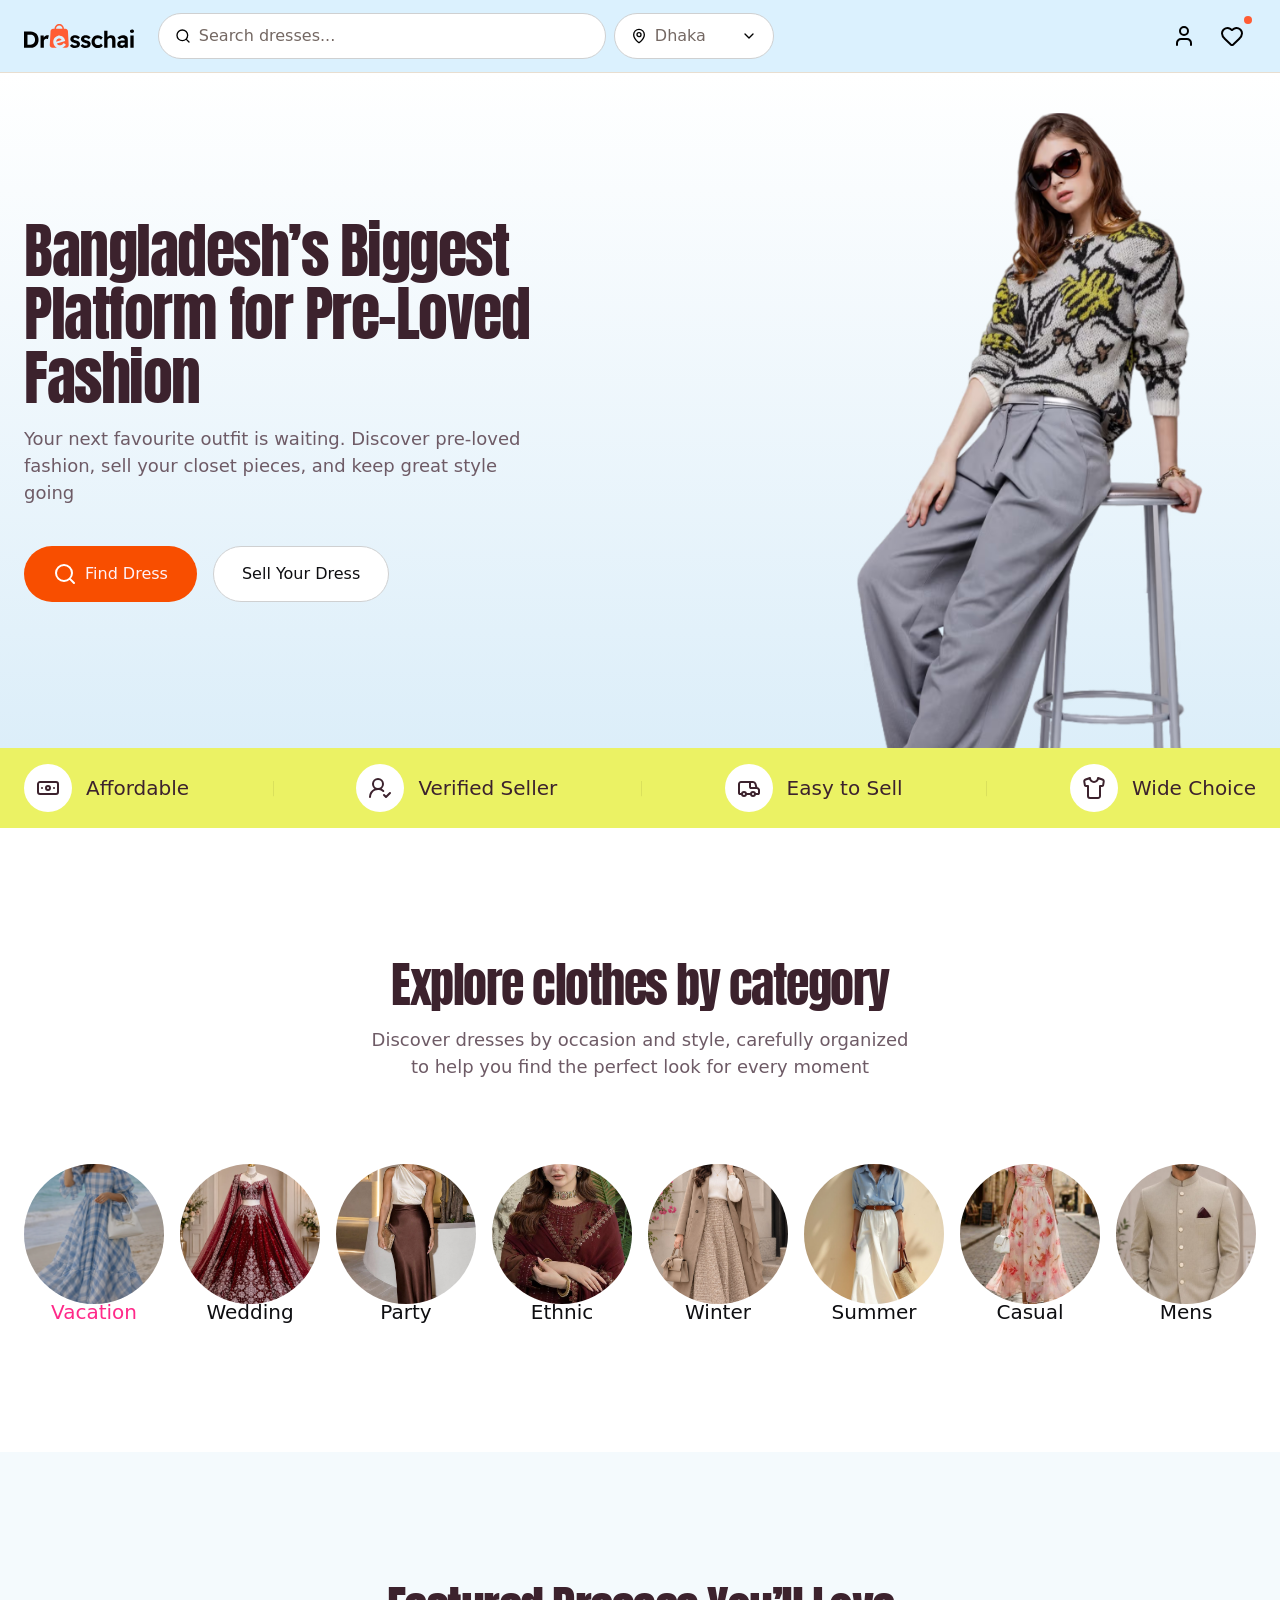
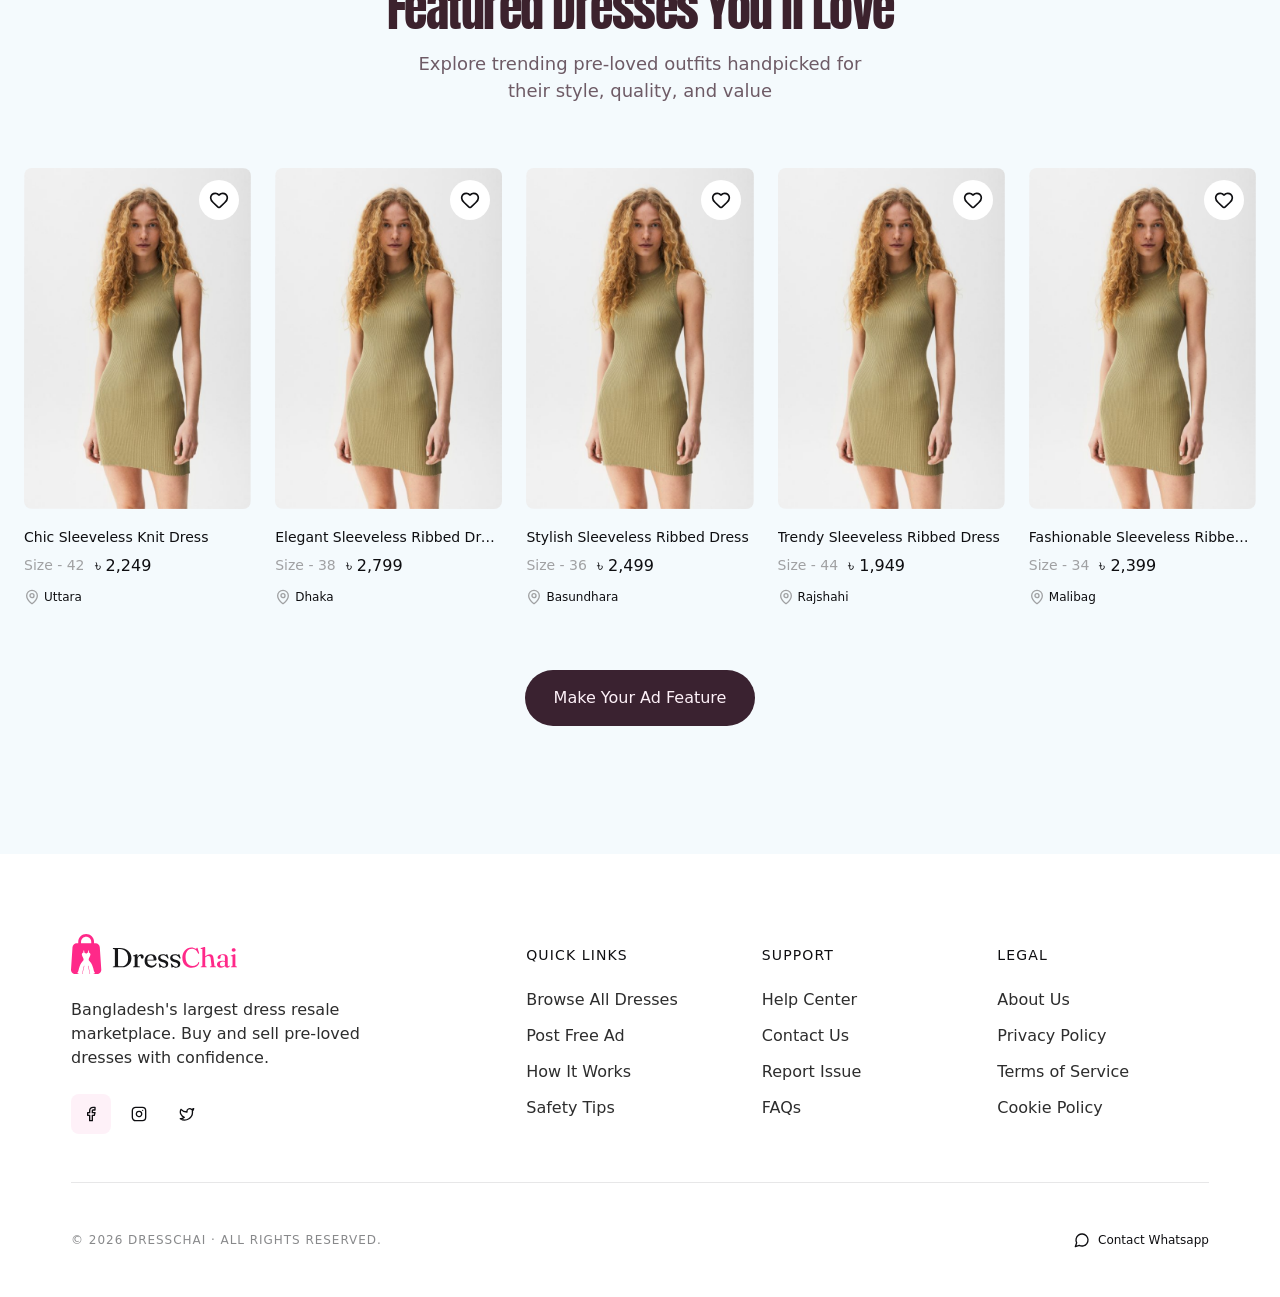
==== commit 5ecb0075: "new function" ====
--- a/index.html
+++ b/index.html
@@ -9,8 +9,8 @@
 <link rel="preconnect" href="https://fonts.gstatic.com" crossorigin>
 <link href="https://fonts.googleapis.com/css2?family=Anton&family=Hind+Siliguri:wght@400;600;700&family=Instrument+Serif&display=swap" rel="stylesheet">
 <link href="https://api.fontshare.com/v2/css?f[]=general-sans@400,500&display=swap" rel="stylesheet">
-<link rel="stylesheet" href="style.css?v=3">
-<link rel="stylesheet" href="home.css?v=3">
+<link rel="stylesheet" href="style.css?v=4">
+<link rel="stylesheet" href="home.css?v=4">
 </head>
 <body class="home">
 
@@ -39,7 +39,7 @@
   <div class="h-hr"><div class="h-himg"><img src="assets/hero-img.png" alt="Woman wearing a pre-loved outfit"></div></div>
 </div></section>
 
-<section class="h-trust"><div class="hw"><div class="h-ti"><span class="c"><picture><source media="(min-width:900px)" srcset="assets/t-banknote.svg"><img src="assets/t-banknote-m.svg" alt=""></picture></span>Affordable</div><span class="h-sep"><img src="assets/t-line.svg" alt=""></span><div class="h-ti"><span class="c"><picture><source media="(min-width:900px)" srcset="assets/t-user-check.svg"><img src="assets/t-user-check-m.svg" alt=""></picture></span>Verified Seller</div><span class="h-sep"><img src="assets/t-line.svg" alt=""></span><div class="h-ti"><span class="c"><picture><source media="(min-width:900px)" srcset="assets/t-van.svg"><img src="assets/t-van-m.svg" alt=""></picture></span>Easy to Sell</div><span class="h-sep"><img src="assets/t-line.svg" alt=""></span><div class="h-ti"><span class="c"><picture><source media="(min-width:900px)" srcset="assets/t-shirt.svg"><img src="assets/t-shirt-m.svg" alt=""></picture></span>Wide Choice</div></div></section>
+<section class="h-trust"><div class="hw"><div class="h-track"><div class="h-ti"><span class="c"><picture><source media="(min-width:900px)" srcset="assets/t-banknote.svg"><img src="assets/t-banknote-m.svg" alt=""></picture></span>Affordable</div><span class="h-sep"><img src="assets/t-line.svg" alt=""></span><div class="h-ti"><span class="c"><picture><source media="(min-width:900px)" srcset="assets/t-user-check.svg"><img src="assets/t-user-check-m.svg" alt=""></picture></span>Verified Seller</div><span class="h-sep"><img src="assets/t-line.svg" alt=""></span><div class="h-ti"><span class="c"><picture><source media="(min-width:900px)" srcset="assets/t-van.svg"><img src="assets/t-van-m.svg" alt=""></picture></span>Easy to Sell</div><span class="h-sep"><img src="assets/t-line.svg" alt=""></span><div class="h-ti"><span class="c"><picture><source media="(min-width:900px)" srcset="assets/t-shirt.svg"><img src="assets/t-shirt-m.svg" alt=""></picture></span>Wide Choice</div></div></div></section>
 
 <section class="h-sec"><div class="hw">
   <div class="h-head"><h2 class="h-anton">Explore clothes by category</h2><p>Discover dresses by occasion and style, carefully organized to help you find the perfect look for every moment</p></div>
@@ -71,7 +71,7 @@
  </div>
 </footer>
 
-<script src="data.js?v=3"></script>
-<script src="home.js?v=3"></script>
+<script src="data.js?v=4"></script>
+<script src="home.js?v=4"></script>
 </body>
 </html>
--- a/home.css
+++ b/home.css
@@ -46,9 +46,12 @@
 
 /* trust bar */
 .h-trust{background:var(--h-lime)}
-.h-trust .hw{display:flex;gap:24px;padding-top:16px;padding-bottom:16px;overflow-x:auto;scrollbar-width:none}
-.h-trust .hw::-webkit-scrollbar{display:none}
-.h-ti{display:flex;align-items:center;gap:8px;flex:none;color:var(--h-ink);font-size:16px;line-height:1.5;white-space:nowrap}
+.h-trust .hw{display:block;padding-top:16px;padding-bottom:16px;overflow:hidden}
+.h-track{display:flex;width:max-content;animation:h-marq 24s linear infinite}
+.h-trust:hover .h-track,.h-trust:active .h-track{animation-play-state:paused}
+@keyframes h-marq{to{transform:translateX(-50%)}}
+.h-ti{display:flex;align-items:center;gap:8px;flex:none;padding-right:24px;color:var(--h-ink);font-size:16px;line-height:1.5;white-space:nowrap}
+@media (prefers-reduced-motion:reduce){.h-trust .hw{overflow-x:auto}.h-track{animation:none}.h-clone{display:none}}
 .h-ti .c{display:flex;align-items:center;padding:8px;border-radius:42px;background:#fff}
 .h-ti .c img{width:16px;height:16px;display:block}
 .h-sep{display:none}
@@ -67,7 +70,9 @@
 .h-cat span{font-size:12px;line-height:1.5;text-align:center;width:100%}
 .h-feat{background:#f4fafd;overflow:hidden}
 .h-feat .hw{gap:64px}
-.h-row{display:flex;gap:10px;overflow-x:auto;scroll-snap-type:x mandatory;scrollbar-width:none;width:100%}
+.h-row{display:flex;gap:10px;overflow-x:auto;scroll-snap-type:x mandatory;scrollbar-width:none;width:100%;-webkit-overflow-scrolling:touch;overscroll-behavior-x:contain;touch-action:pan-x pan-y;cursor:grab}
+.h-row.drag{cursor:grabbing;scroll-snap-type:none}
+.h-row.drag .h-fc{pointer-events:none}
 .h-row::-webkit-scrollbar{display:none}
 .h-fc{flex:0 0 138px;min-width:138px;display:flex;flex-direction:column;gap:18px;scroll-snap-align:start;cursor:pointer}
 .h-fc .im{position:relative;aspect-ratio:200/300;border-radius:8px;overflow:hidden}
@@ -116,7 +121,10 @@
   .h-hr{display:flex;align-items:flex-end;padding-top:40px;flex:0 1 487px;min-width:300px}
   .h-himg{position:relative;overflow:hidden;width:100%;aspect-ratio:487/635}
   .h-himg img{position:absolute;left:0;top:-.29%;width:100%;height:116.74%;max-width:none}
-  .h-trust .hw{justify-content:space-between;align-items:center;overflow:visible;gap:0;padding-top:16px;padding-bottom:16px}
+  .h-trust .hw{display:flex;justify-content:space-between;align-items:center;overflow:visible;gap:0;padding-top:16px;padding-bottom:16px}
+  .h-track{display:contents;animation:none}
+  .h-clone{display:none!important}
+  .h-ti{padding-right:0}
   .h-ti{gap:14px;font-size:20px;line-height:1.2}
   .h-ti .c{padding:12px}
   .h-ti .c img{width:24px;height:24px}
@@ -131,7 +139,7 @@
   .h-cat span{font-size:20px;line-height:1.2;transition:color .2s}
   .h-cat.act .ph::after{background:rgba(0,0,0,.24)}
   .h-cat.act span{color:#ff2989}
-  .h-row{overflow:visible;gap:24px;scroll-snap-type:none}
+  .h-row{overflow:visible;gap:24px;scroll-snap-type:none;cursor:default}
   .h-fc{flex:1;min-width:138px}
   .h-fc .hb{right:12.2px;top:12px;padding:10px}
   .h-fc .hb img{width:20px;height:20px}
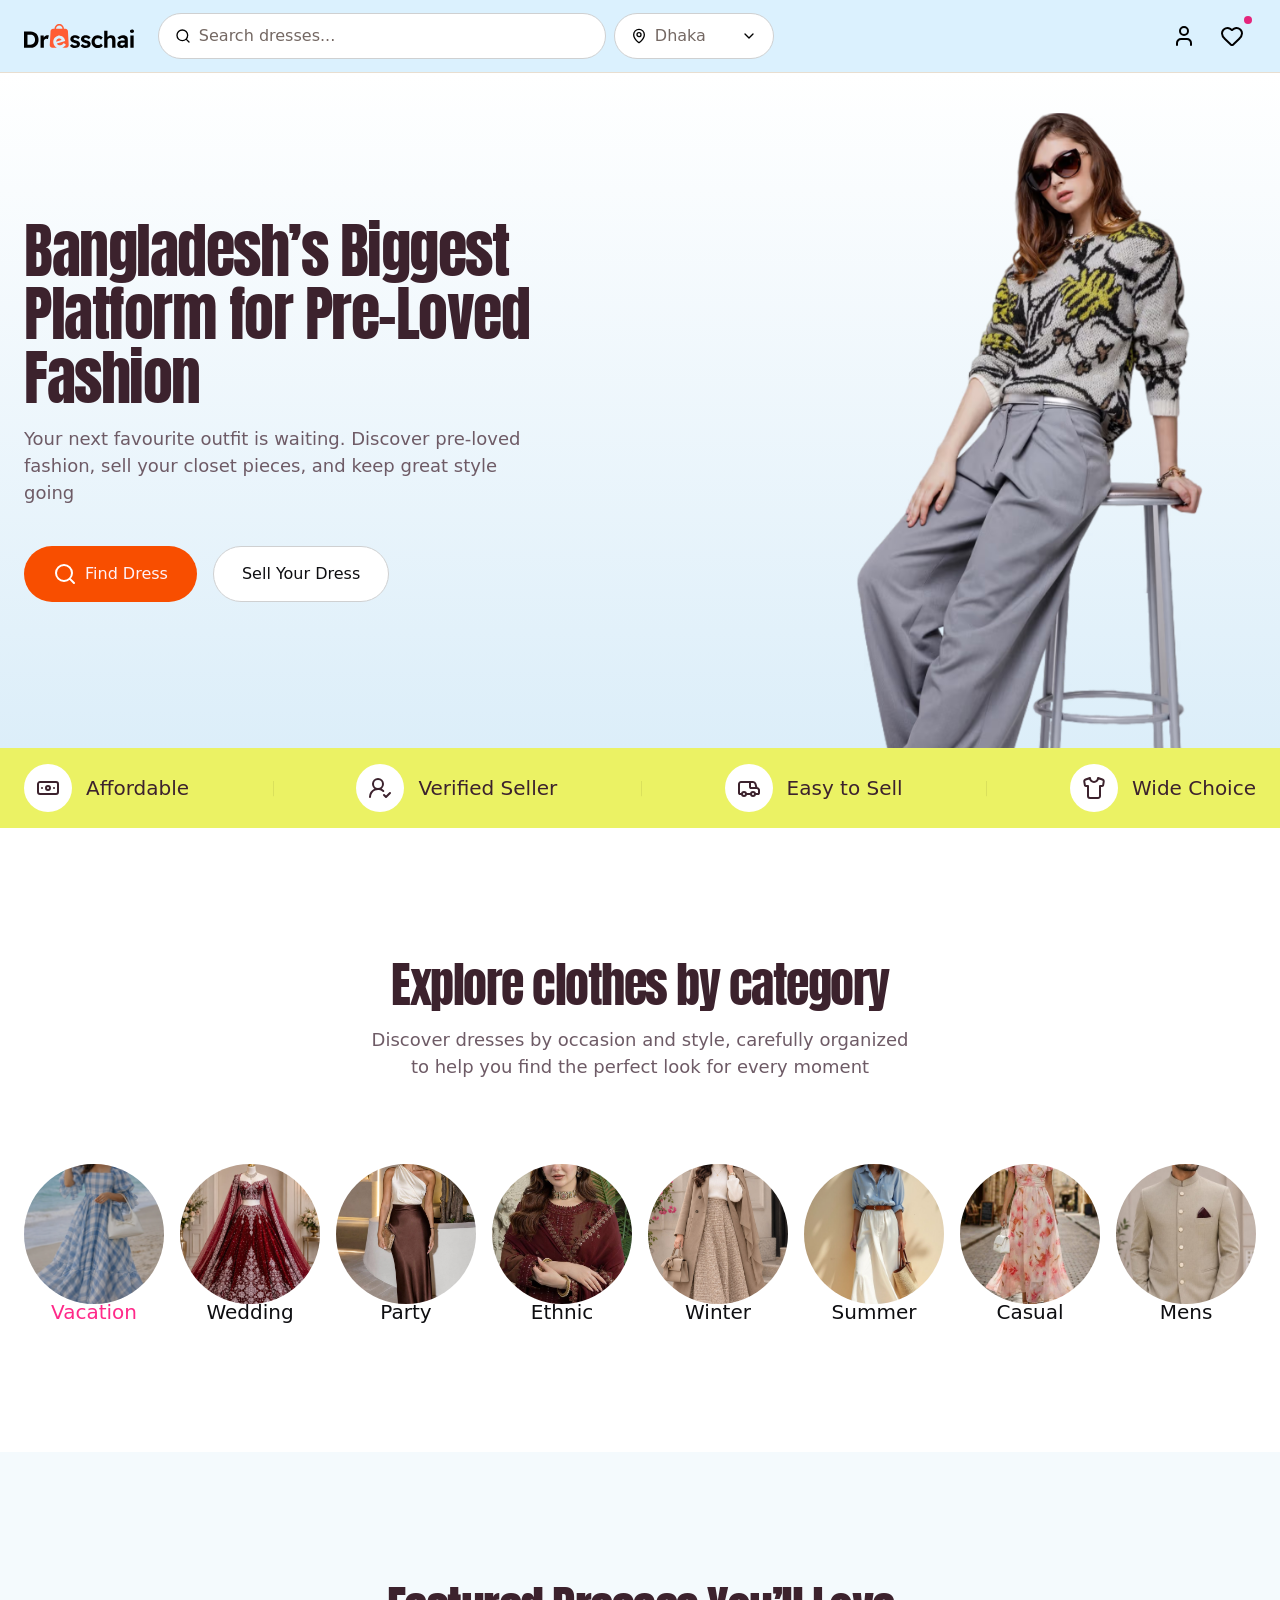
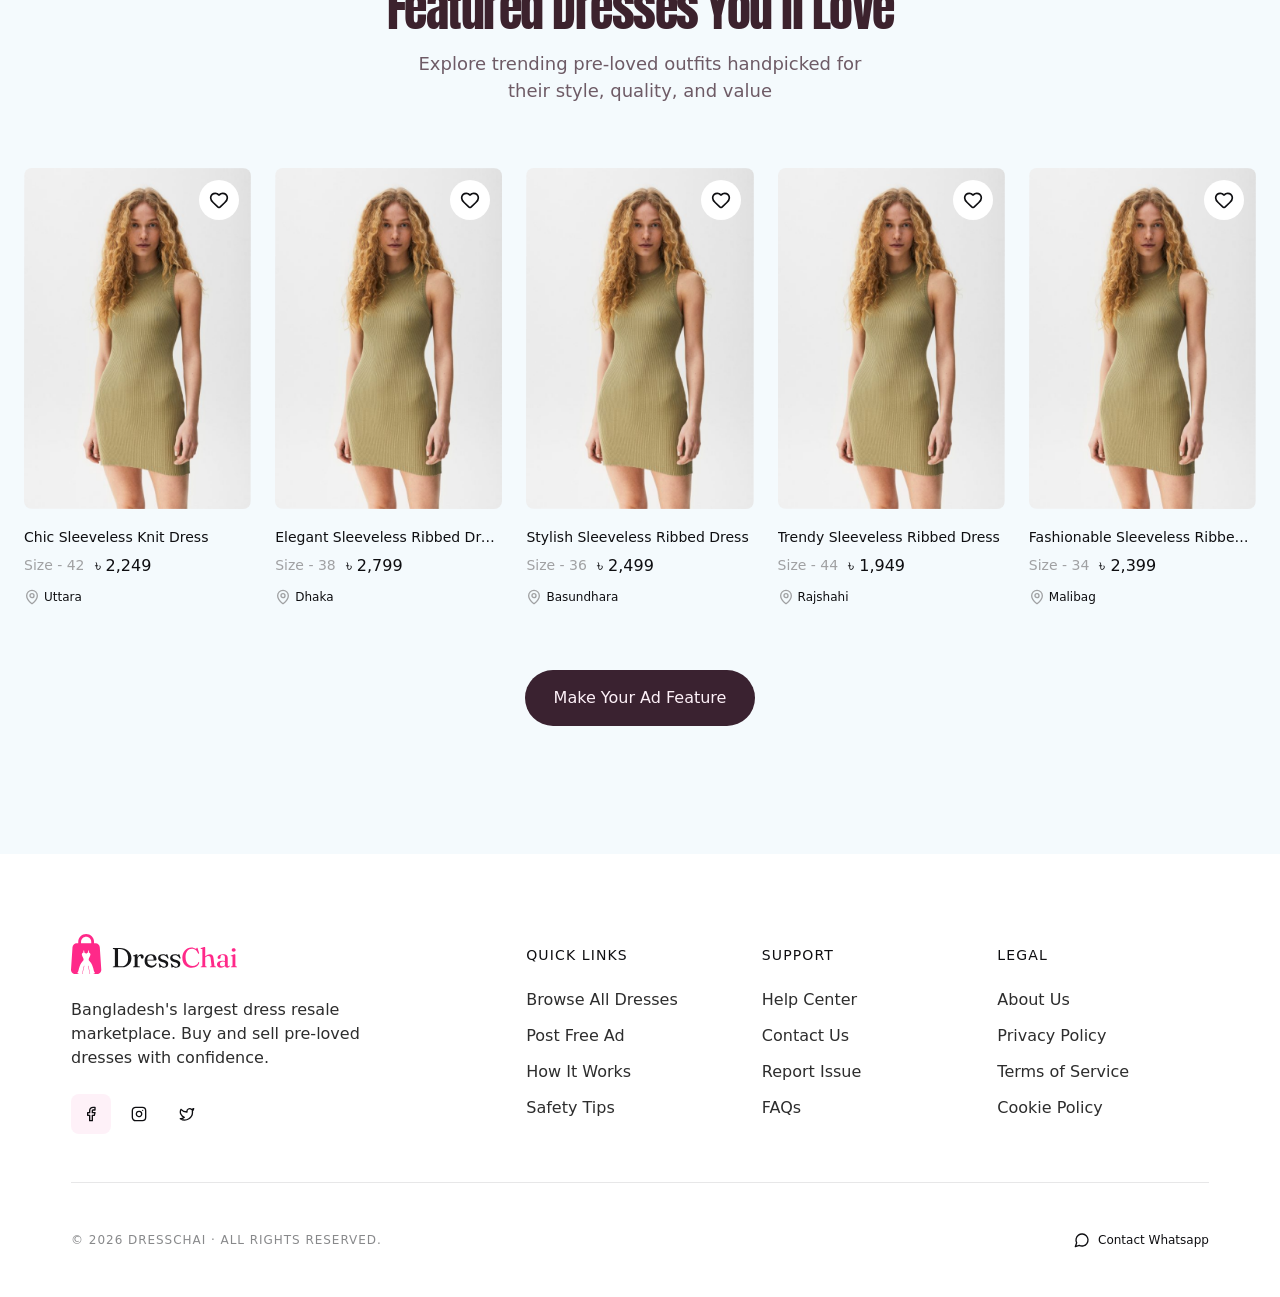
==== commit fb2c7120: "Navbar & search update" ====
--- a/index.html
+++ b/index.html
@@ -9,23 +9,25 @@
 <link rel="preconnect" href="https://fonts.gstatic.com" crossorigin>
 <link href="https://fonts.googleapis.com/css2?family=Anton&family=Hind+Siliguri:wght@400;600;700&family=Instrument+Serif&display=swap" rel="stylesheet">
 <link href="https://api.fontshare.com/v2/css?f[]=general-sans@400,500&display=swap" rel="stylesheet">
-<link rel="stylesheet" href="style.css?v=4">
-<link rel="stylesheet" href="home.css?v=4">
+<link rel="stylesheet" href="style.css?v=5">
+<link rel="stylesheet" href="home.css?v=5">
+<link rel="stylesheet" href="nav.css?v=5">
 </head>
 <body class="home">
 
 <header class="h-top"><div class="hw">
   <div class="h-nav-l">
+    <a class="h-ib h-mb" href="#" data-menu-open aria-label="Menu"><img src="assets/m-menu.svg" alt=""></a>
     <a class="h-logo" href="/"><img src="assets/logo-home.svg" alt="DressChai"></a>
     <div class="h-sw">
       <form class="h-pill s" action="listing.html" method="get" role="search"><img src="assets/search-sm.svg" alt=""><input type="search" name="q" placeholder="Search dresses..." aria-label="Search dresses"></form>
-      <div class="h-pill l"><div class="in"><img src="assets/map-pin-sm.svg" alt=""><span>Dhaka</span></div><img src="assets/chevron-down.svg" alt=""></div>
+      <div class="h-pill l" data-loc-open role="button" tabindex="0" aria-label="Choose location"><div class="in"><img src="assets/map-pin-sm.svg" alt=""><span data-loc-label>Dhaka</span></div><img src="assets/chevron-down.svg" alt=""></div>
     </div>
   </div>
   <div class="h-actions">
-    <a class="h-ib h-mb" href="listing.html" aria-label="Search"><img src="assets/search-sm.svg" alt=""></a>
-    <a class="h-ib" href="#" data-soon aria-label="Account"><span class="h-ic u h-dk"><img src="assets/user-h.svg" alt=""></span><img class="h-mb" src="assets/user-m.svg" alt=""></a>
-    <a class="h-ib" href="#" data-soon aria-label="Saved"><span class="h-ic h h-dk"><img src="assets/heart-h.svg" alt=""></span><img class="h-mb" src="assets/heart-m.svg" alt=""><span class="h-dot"></span></a>
+    <a class="h-ib h-mb" href="#" data-loc-open data-loc-icon aria-label="Search location"><img src="assets/m-search.svg" alt=""></a>
+    <a class="h-ib" href="#" data-soon aria-label="Account"><span class="h-ic u h-dk"><img src="assets/user-h.svg" alt=""></span><img class="h-mb" src="assets/m-user.svg" alt=""></a>
+    <a class="h-ib" href="#" data-soon aria-label="Saved"><span class="h-ic h h-dk"><img src="assets/heart-h.svg" alt=""></span><img class="h-mb" src="assets/m-heart.svg" alt=""><span class="h-dot"></span></a>
   </div>
 </div></header>
 
@@ -71,7 +73,8 @@
  </div>
 </footer>
 
-<script src="data.js?v=4"></script>
-<script src="home.js?v=4"></script>
+<script src="data.js?v=5"></script>
+<script src="home.js?v=5"></script>
+<script src="nav.js?v=5"></script>
 </body>
 </html>
--- a/home.css
+++ b/home.css
@@ -7,22 +7,22 @@
 .h-anton{font-family:'Anton','Impact',sans-serif;font-weight:400;letter-spacing:-1.5px;color:var(--h-ink)}
 
 /* header */
-.h-top{position:sticky;top:0;z-index:50;background:var(--h-sky);border-bottom:1px solid var(--h-sky)}
+.h-top{position:sticky;top:0;z-index:50;background:#fff;border-bottom:1px solid #e7e7e8}
 .h-top .hw{display:flex;align-items:center;justify-content:space-between;padding-top:16px;padding-bottom:16px}
 .h-logo img{display:block;height:24px;width:109.839px}
-.h-nav-l{display:flex;gap:24px;align-items:center;flex:1;min-width:0}
+.h-nav-l{display:flex;gap:8px;align-items:center;flex:1;min-width:0}
 .h-sw{display:none}
 .h-actions{display:flex;align-items:center}
-.h-ib{position:relative;display:flex;align-items:center;justify-content:center;width:40px;height:40px;padding:12px}
-.h-ib img{width:16px;height:16px;display:block}
-.h-dot{position:absolute;right:4px;top:4px;width:8px;height:8px;border-radius:9999px;background:#ff5c34}
+.h-ib{position:relative;display:flex;align-items:center;justify-content:center;width:40px;height:40px;padding:10px}
+.h-ib img{width:20px;height:20px;display:block}
+.h-dot{position:absolute;right:4px;top:4px;width:8px;height:8px;border-radius:9999px;background:#e4257b}
 .h-pill{display:flex;align-items:center;gap:8px;background:#fff;border:1px solid #cfd0d1;border-radius:999px;padding:10px 16px;color:#746863;font-weight:400;font-size:16px;line-height:1.5;white-space:nowrap}
 .h-pill img{width:16px;height:16px;flex:none}
 .h-pill.s{flex:1;min-width:0}
 .h-pill.s input{flex:1;min-width:0;border:0;outline:0;background:none;font:inherit;color:#0e0e11;padding:0}
 .h-pill.s input::placeholder{color:#746863;opacity:1}
 .h-pill.s input::-webkit-search-cancel-button{display:none}
-.h-pill.l{width:160px;flex:none}
+.h-pill.l{width:160px;flex:none;cursor:pointer}
 .h-pill.l .in{display:flex;gap:8px;align-items:center;flex:1;min-width:0}
 
 /* buttons */
@@ -101,10 +101,11 @@
   .hw{padding-left:24px;padding-right:24px}
   .h-mb{display:none!important}
   .h-dk{display:revert!important}
-  .h-top{border-bottom-color:#e8ded0;backdrop-filter:blur(8px)}
+  .h-top{background:var(--h-sky);border-bottom-color:#e8ded0;backdrop-filter:blur(8px)}
+  .h-nav-l{gap:24px}
   .h-top .hw{padding-top:12px;padding-bottom:12px}
   .h-sw{display:flex;gap:8px;width:616px;max-width:100%;flex:0 1 616px;min-width:0}
-  .h-ib{width:48px;height:48px}
+  .h-ib{width:48px;height:48px;padding:12px}
   .h-ic{position:relative;width:24px;height:24px;display:block}
   .h-ic img{position:absolute;max-width:none}
   .h-ic.u img{width:16px;height:20px;left:4px;top:2px}
--- a/nav.css
+++ b/nav.css
@@ -0,0 +1,40 @@
+/* ===== Location menu + mobile drawer (shared by all pages) ===== */
+.loc-menu{position:fixed;z-index:80;display:none;gap:19px;align-items:flex-start;font-family:'General Sans',system-ui,sans-serif;font-weight:400}
+.loc-menu.open{display:flex}
+.lp{width:433px;background:#f5f5f5;border-radius:16px;padding:16px;display:flex;flex-direction:column;gap:16px;box-sizing:border-box;color:#0e0e11}
+.lp[hidden]{display:none}
+.lp-h{display:flex;flex-direction:column;gap:8px}
+.lp-cur{font:400 16px/1.5 'General Sans',system-ui,sans-serif;color:#746863;white-space:nowrap;overflow:hidden;text-overflow:ellipsis;cursor:pointer;background:none;border:0;padding:0;text-align:left;width:100%}
+.lp-s{display:flex;gap:8px;align-items:center;background:#fff;border-radius:999px;padding:8px 16px}
+.lp-s img{width:16px;height:16px;flex:none}
+.lp-s input{border:0;outline:0;background:none;font:400 14px/1.5 'General Sans',system-ui,sans-serif;color:#0e0e11;flex:1;min-width:0;padding:0}
+.lp-s input::placeholder{color:#746863;opacity:1}
+.lp-s input::-webkit-search-cancel-button{display:none}
+.lp-list{display:flex;flex-direction:column;gap:4px;max-height:260px;overflow-y:auto;scrollbar-width:thin}
+.lp-row{display:flex;align-items:center;justify-content:space-between;gap:8px;width:100%;padding:4px 8px;border-radius:8px;font:400 14px/1.5 'General Sans',system-ui,sans-serif;color:#6e5b66;cursor:pointer;background:none;border:0;text-align:left}
+.lp-row:hover,.lp-row.on{background:#eee;color:#0e0e11}
+.lp-row img{width:12px;height:12px;display:none;flex:none}
+.lp-row.on img,.lp-row:hover img{display:block}
+.lp-row small{font-size:12px;color:#a0a1a3}
+.lp-empty{padding:8px;font-size:14px;color:#746863}
+.lp-all{display:none}
+.nav-open-active img{filter:none}
+/* drawer */
+.dr-bd{position:fixed;inset:0;background:rgba(0,0,0,.4);opacity:0;pointer-events:none;transition:opacity .25s;z-index:90}
+.dr{position:fixed;top:0;left:0;bottom:0;width:min(300px,85vw);background:#fff;transform:translateX(-100%);transition:transform .25s;z-index:91;padding:16px;display:flex;flex-direction:column;gap:4px;overflow-y:auto;font-family:'General Sans',system-ui,sans-serif}
+body.dr-open .dr{transform:none}
+body.dr-open .dr-bd{opacity:1;pointer-events:auto}
+.dr-top{display:flex;align-items:center;justify-content:space-between;margin-bottom:12px}
+.dr-top img{height:24px;width:auto}
+.dr-x{width:40px;height:40px;font-size:28px;line-height:1;color:#0e0e11;background:none;border:0;cursor:pointer}
+.dr a{display:block;padding:12px 8px;border-radius:8px;font-size:16px;line-height:1.5;font-weight:500;color:#0e0e11}
+.dr a:hover{background:#f5f5f5}
+.dr .lab{padding:16px 8px 4px;font-size:12px;letter-spacing:.96px;text-transform:uppercase;color:#88898b;font-weight:500}
+@media (max-width:899px){
+  .loc-menu{left:0!important;right:0;width:100%;flex-direction:column;gap:0}
+  .lp{width:100%;border-radius:0;min-height:min(570px,calc(100vh - 73px))}
+  .loc-menu.drill #lp1{display:none}
+  .lp-all{display:flex}
+  .lp-list{max-height:none;overflow:visible}
+  .loc-menu .lp{max-height:inherit;overflow-y:auto}
+}
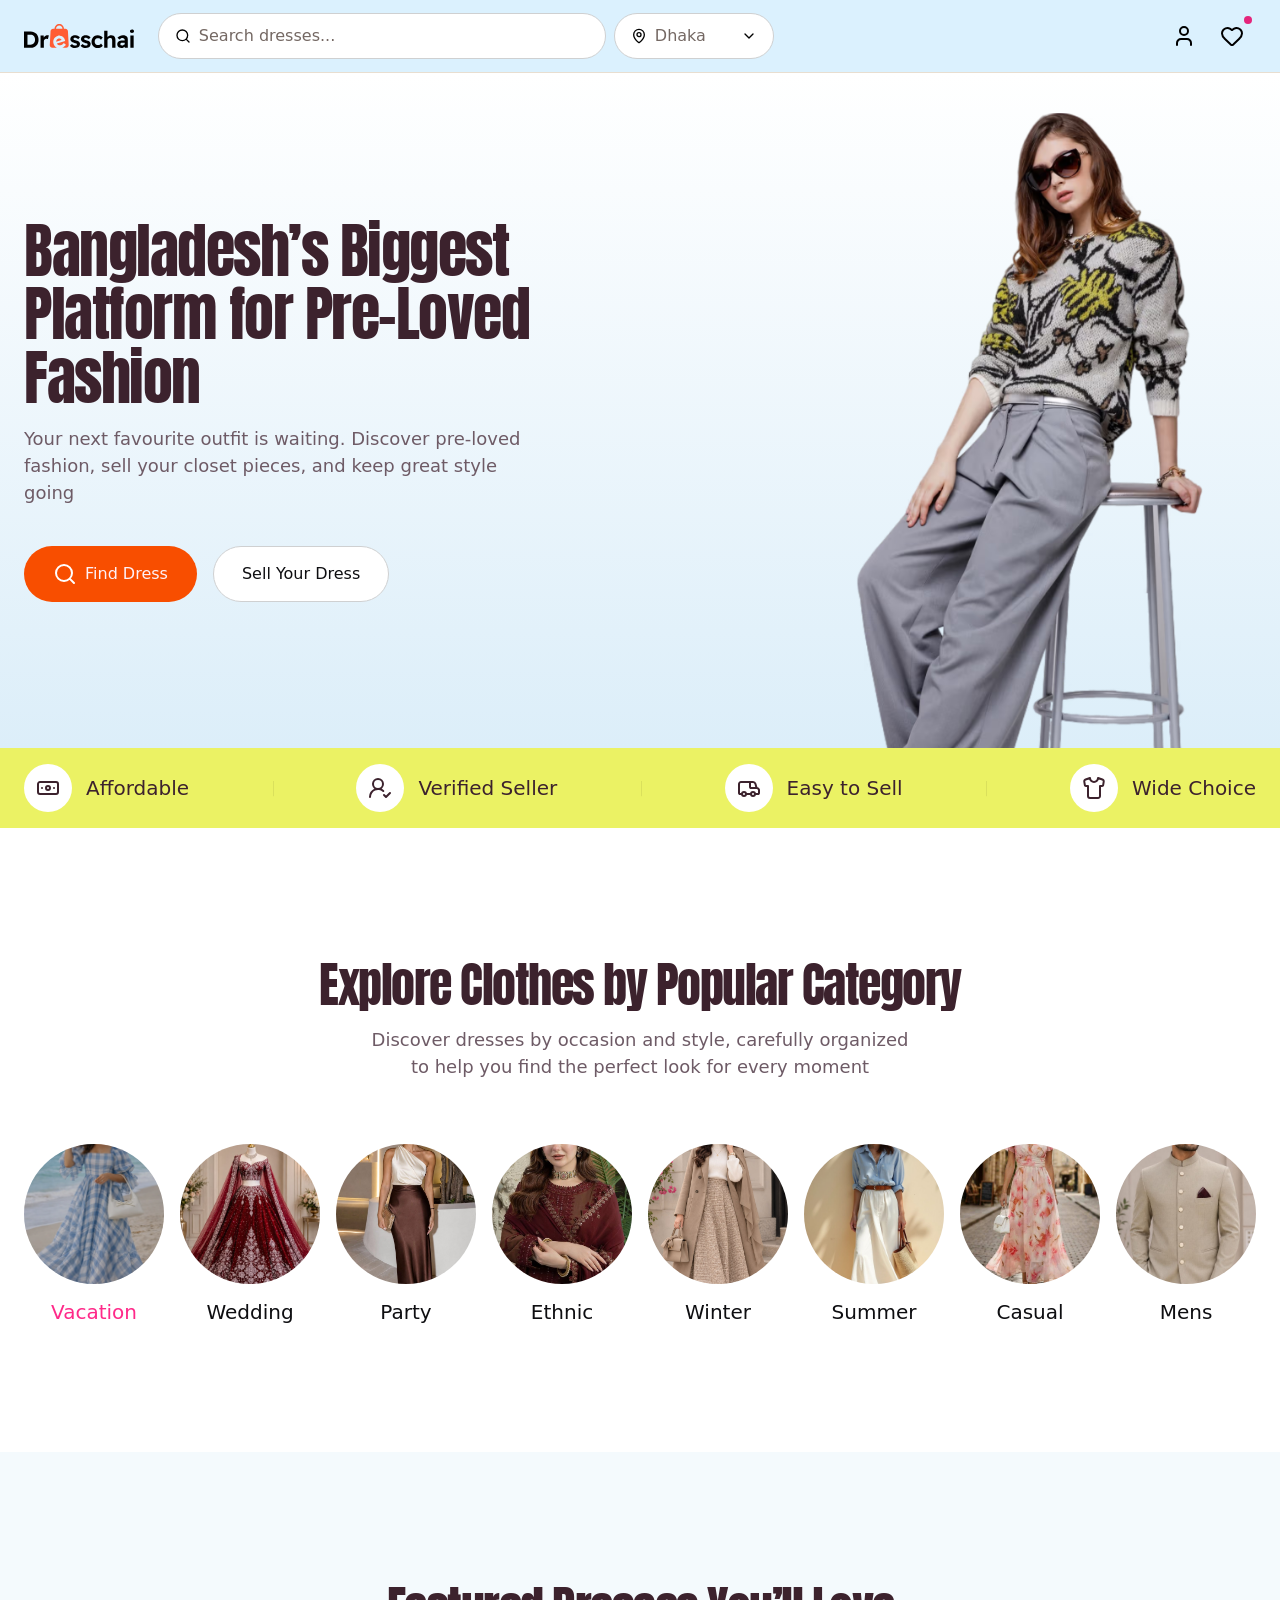
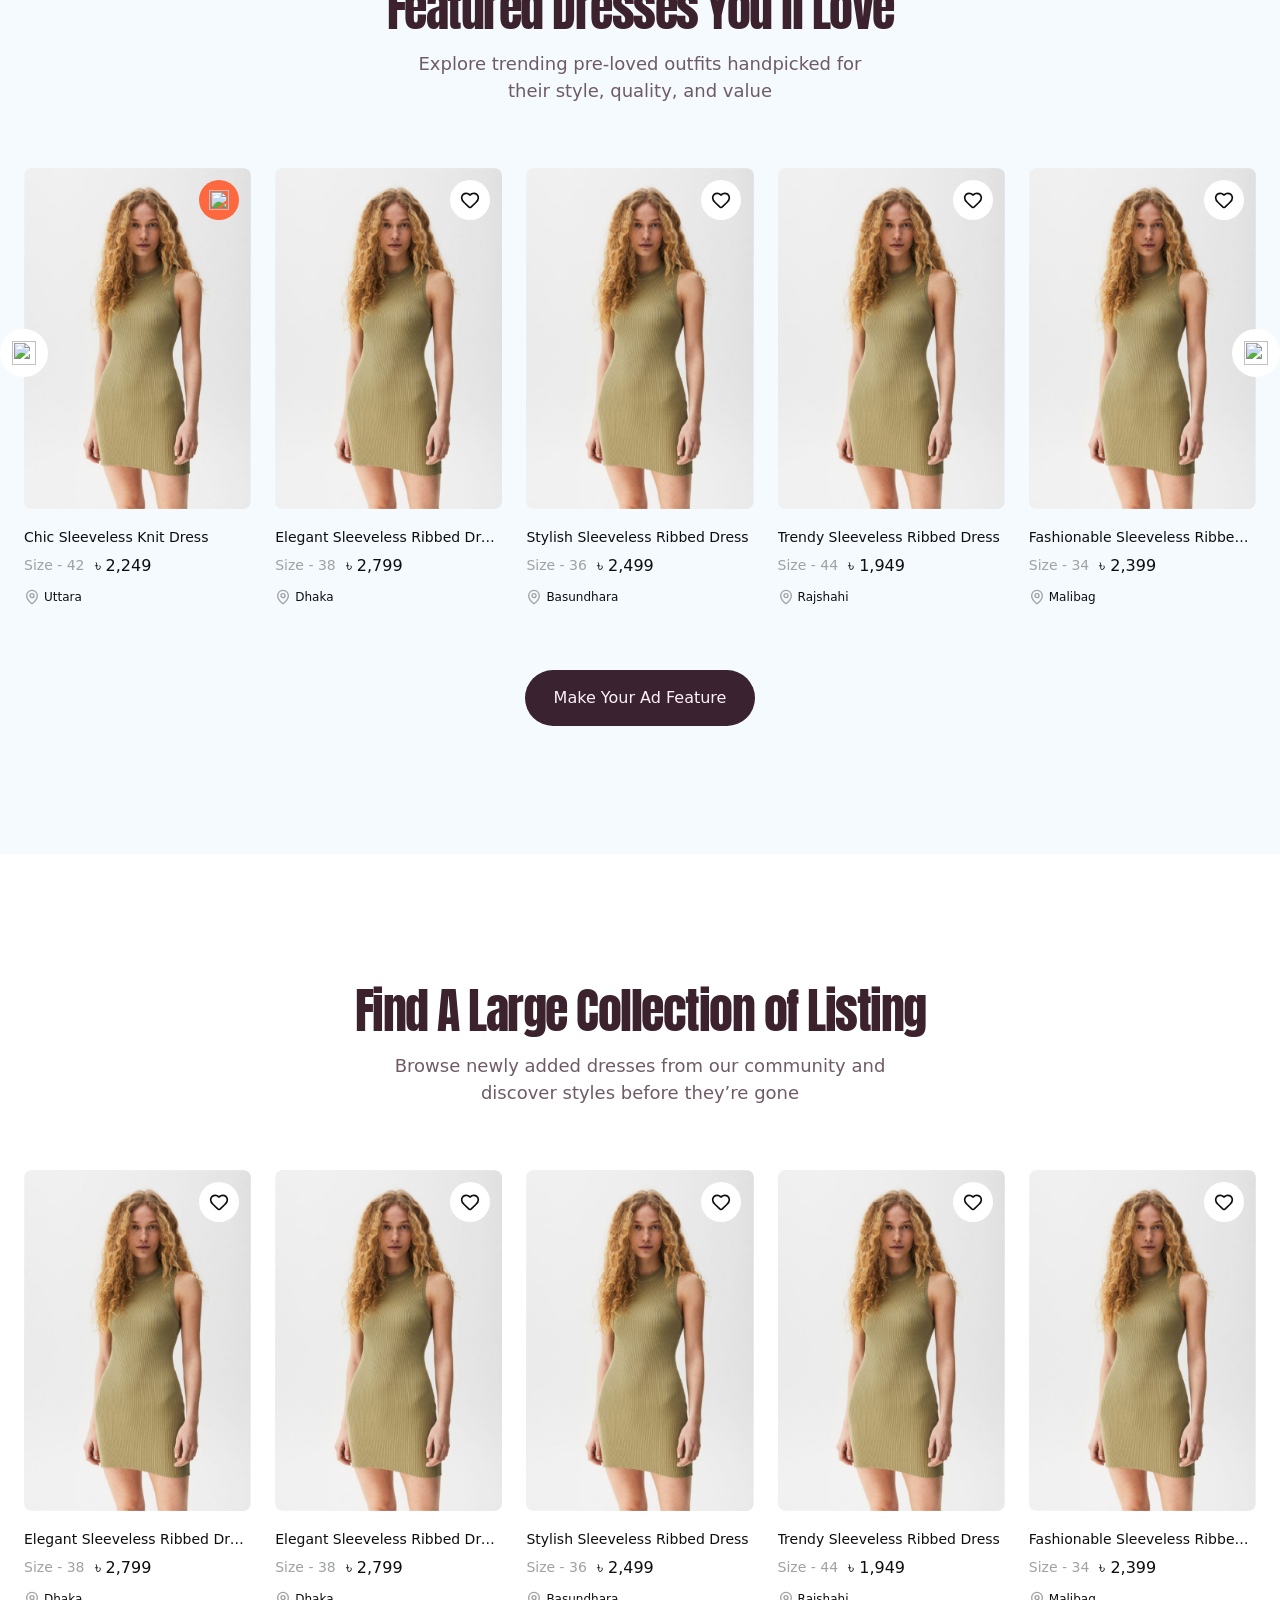
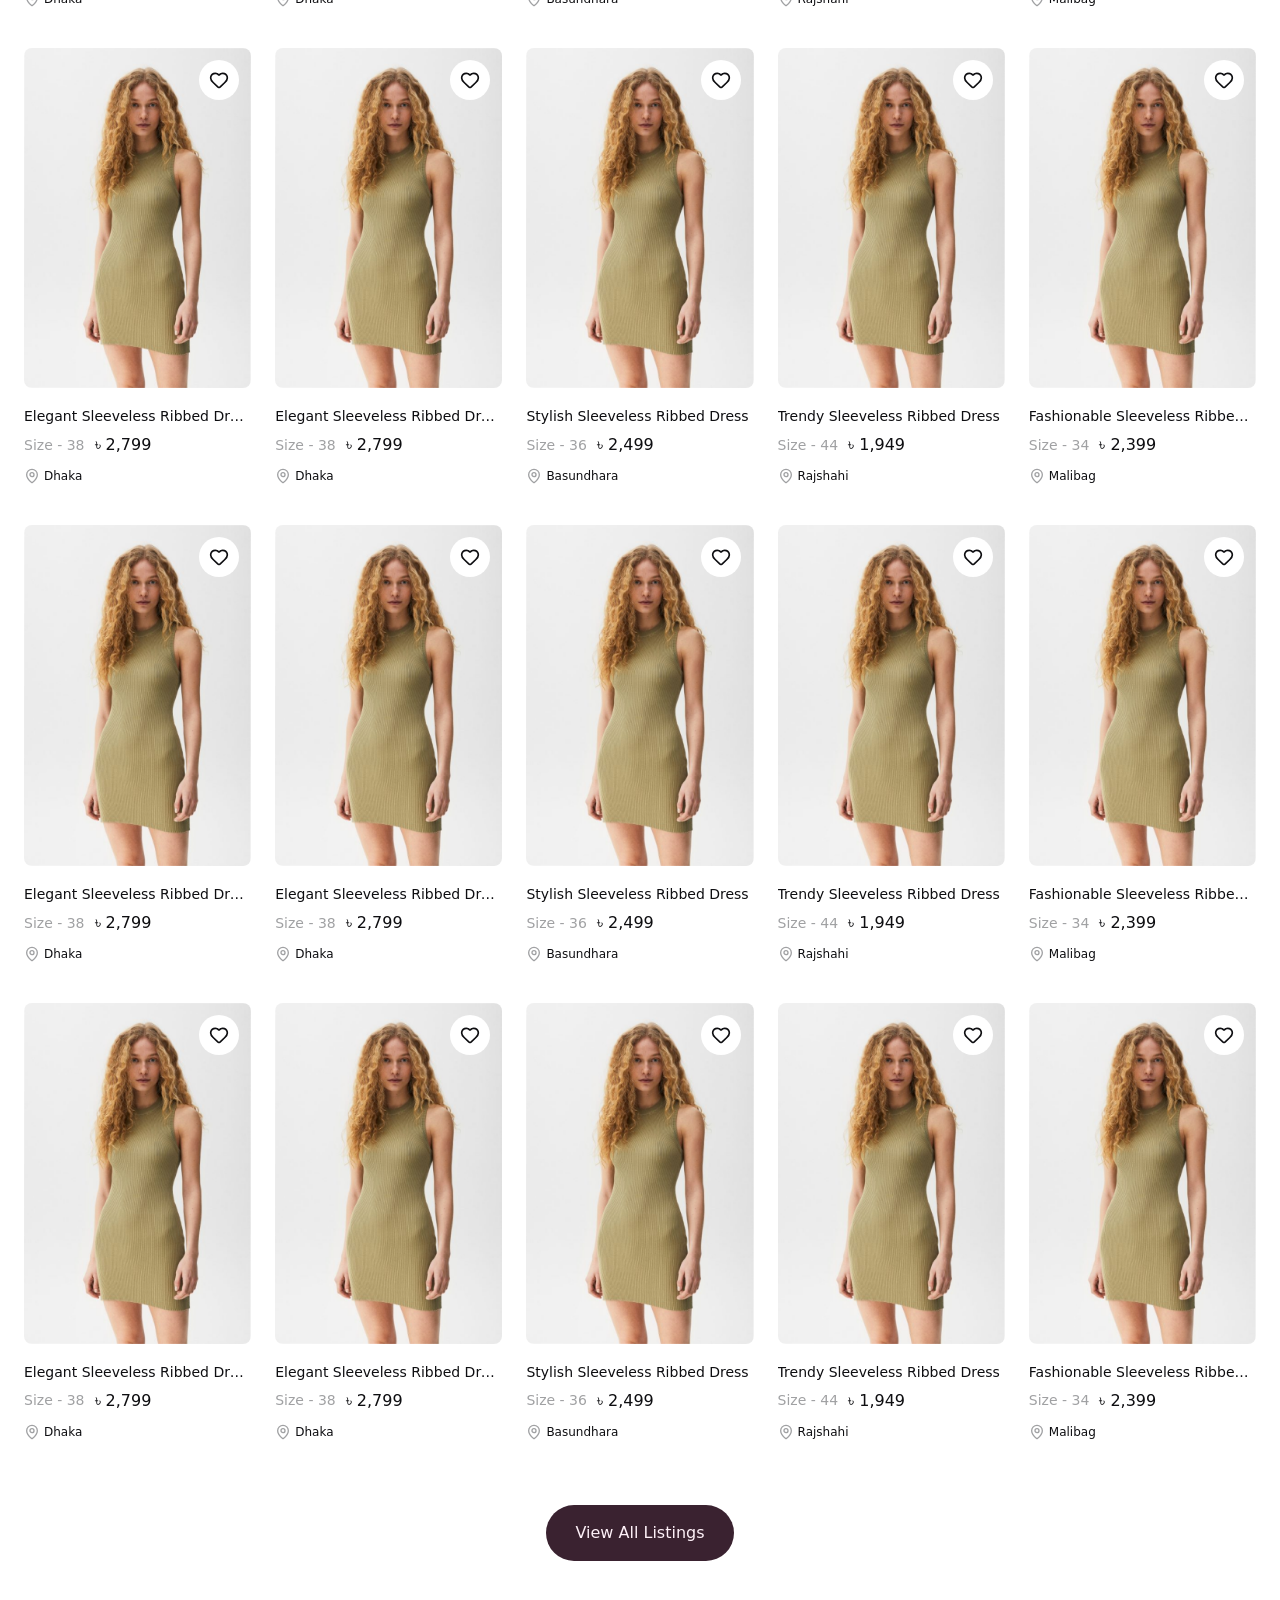
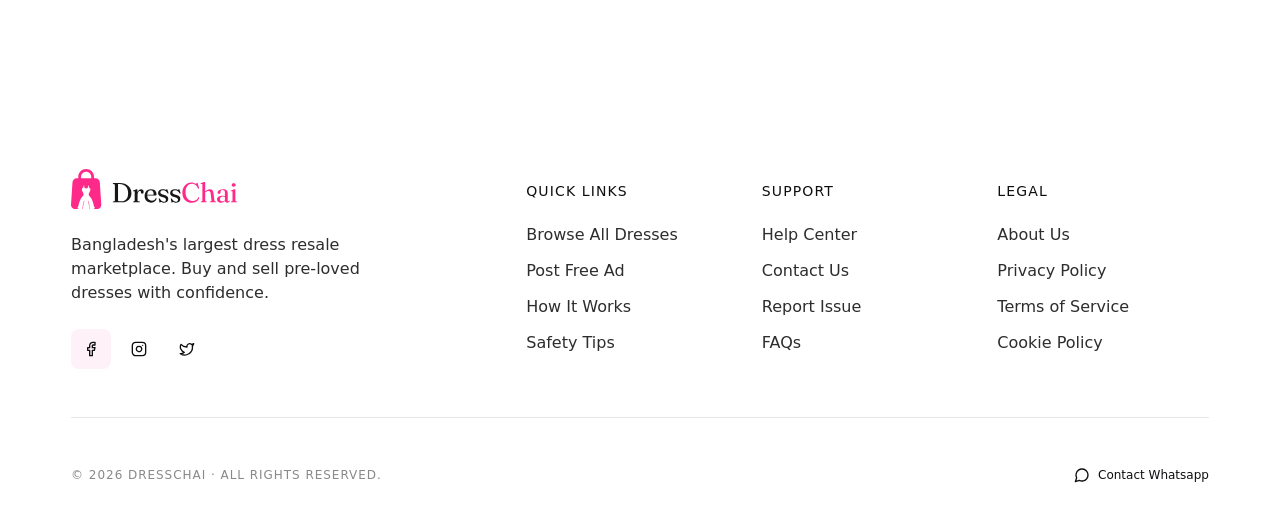
==== commit f6e64bc9: "New update" ====
--- a/index.html
+++ b/index.html
@@ -9,9 +9,9 @@
 <link rel="preconnect" href="https://fonts.gstatic.com" crossorigin>
 <link href="https://fonts.googleapis.com/css2?family=Anton&family=Hind+Siliguri:wght@400;600;700&family=Instrument+Serif&display=swap" rel="stylesheet">
 <link href="https://api.fontshare.com/v2/css?f[]=general-sans@400,500&display=swap" rel="stylesheet">
-<link rel="stylesheet" href="style.css?v=5">
-<link rel="stylesheet" href="home.css?v=5">
-<link rel="stylesheet" href="nav.css?v=5">
+<link rel="stylesheet" href="style.css?v=6">
+<link rel="stylesheet" href="home.css?v=6">
+<link rel="stylesheet" href="nav.css?v=6">
 </head>
 <body class="home">
 
@@ -44,14 +44,22 @@
 <section class="h-trust"><div class="hw"><div class="h-track"><div class="h-ti"><span class="c"><picture><source media="(min-width:900px)" srcset="assets/t-banknote.svg"><img src="assets/t-banknote-m.svg" alt=""></picture></span>Affordable</div><span class="h-sep"><img src="assets/t-line.svg" alt=""></span><div class="h-ti"><span class="c"><picture><source media="(min-width:900px)" srcset="assets/t-user-check.svg"><img src="assets/t-user-check-m.svg" alt=""></picture></span>Verified Seller</div><span class="h-sep"><img src="assets/t-line.svg" alt=""></span><div class="h-ti"><span class="c"><picture><source media="(min-width:900px)" srcset="assets/t-van.svg"><img src="assets/t-van-m.svg" alt=""></picture></span>Easy to Sell</div><span class="h-sep"><img src="assets/t-line.svg" alt=""></span><div class="h-ti"><span class="c"><picture><source media="(min-width:900px)" srcset="assets/t-shirt.svg"><img src="assets/t-shirt-m.svg" alt=""></picture></span>Wide Choice</div></div></div></section>
 
 <section class="h-sec"><div class="hw">
-  <div class="h-head"><h2 class="h-anton">Explore clothes by category</h2><p>Discover dresses by occasion and style, carefully organized to help you find the perfect look for every moment</p></div>
-  <div class="h-cats"><a class="h-cat" href="listing.html?q=vacation"><span class="ph"><picture><source media="(max-width:899px)" srcset="assets/hc-casual.png"><img src="assets/hc-vacation.png" alt="" loading="lazy"></picture></span><span>Vacation</span></a><a class="h-cat" href="listing.html?category=Wedding"><span class="ph"><img src="assets/hc-wedding.png" alt="" loading="lazy"></span><span>Wedding</span></a><a class="h-cat" href="listing.html?category=Party"><span class="ph"><img src="assets/hc-party.png" alt="" loading="lazy"></span><span>Party</span></a><a class="h-cat" href="listing.html?category=Ethnic"><span class="ph"><img src="assets/hc-ethnic.png" alt="" loading="lazy"></span><span>Ethnic</span></a><a class="h-cat" href="listing.html?q=winter"><span class="ph"><img src="assets/hc-winter.png" alt="" loading="lazy"></span><span>Winter</span></a><a class="h-cat" href="listing.html?q=summer"><span class="ph"><img src="assets/hc-summer.png" alt="" loading="lazy"></span><span>Summer</span></a><a class="h-cat" href="listing.html?q=casual"><span class="ph"><img src="assets/hc-casual.png" alt="" loading="lazy"></span><span>Casual</span></a><a class="h-cat" href="listing.html?category=Mens"><span class="ph"><img src="assets/hc-mens.png" alt="" loading="lazy"></span><span>Mens</span></a></div>
+  <div class="h-head"><h2 class="h-anton">Explore Clothes by Popular Category</h2><p>Discover dresses by occasion and style, carefully organized to help you find the perfect look for every moment</p></div>
+  <div class="h-cats"><a class="h-cat" href="listing.html?q=vacation"><span class="h-ph"><picture><source media="(max-width:899px)" srcset="assets/hc-casual.png"><img src="assets/hc-vacation.png" alt="" loading="lazy"></picture></span><span>Vacation</span></a><a class="h-cat" href="listing.html?category=Wedding"><span class="h-ph"><img src="assets/hc-wedding.png" alt="" loading="lazy"></span><span>Wedding</span></a><a class="h-cat" href="listing.html?category=Party"><span class="h-ph"><img src="assets/hc-party.png" alt="" loading="lazy"></span><span>Party</span></a><a class="h-cat" href="listing.html?category=Ethnic"><span class="h-ph"><img src="assets/hc-ethnic.png" alt="" loading="lazy"></span><span>Ethnic</span></a><a class="h-cat" href="listing.html?q=winter"><span class="h-ph"><img src="assets/hc-winter.png" alt="" loading="lazy"></span><span>Winter</span></a><a class="h-cat" href="listing.html?q=summer"><span class="h-ph"><img src="assets/hc-summer.png" alt="" loading="lazy"></span><span>Summer</span></a><a class="h-cat" href="listing.html?q=casual"><span class="h-ph"><img src="assets/hc-casual.png" alt="" loading="lazy"></span><span>Casual</span></a><a class="h-cat" href="listing.html?category=Mens"><span class="h-ph"><img src="assets/hc-mens.png" alt="" loading="lazy"></span><span>Mens</span></a></div>
 </div></section>
 
 <section class="h-sec h-feat"><div class="hw">
   <div class="h-head"><h2 class="h-anton">Featured Dresses You’ll Love</h2><p>Explore trending pre-loved outfits handpicked for<br>their style, quality, and value</p></div>
-  <div class="h-fwrap"><div class="h-row"><article class="h-fc" data-id="25"><div class="im"><img src="assets/home-feat.png" alt="Chic Sleeveless Knit Dress" loading="lazy"><button class="hb" type="button" aria-label="Save"><picture><source media="(min-width:900px)" srcset="assets/heart-card.svg"><img src="assets/heart-card-m.svg" alt=""></picture></button></div><div class="bd"><div class="t"><b>Chic Sleeveless Knit Dress</b><div><span class="sz">Size - 42</span><span class="pr">৳ 2,249</span></div></div><div class="lc"><img src="assets/pin-h.svg" alt=""><span>Uttara</span></div></div></article><article class="h-fc" data-id="26"><div class="im"><img src="assets/home-feat.png" alt="Elegant Sleeveless Ribbed Dress" loading="lazy"><button class="hb" type="button" aria-label="Save"><picture><source media="(min-width:900px)" srcset="assets/heart-card.svg"><img src="assets/heart-card-m.svg" alt=""></picture></button></div><div class="bd"><div class="t"><b>Elegant Sleeveless Ribbed Dress</b><div><span class="sz">Size - 38</span><span class="pr">৳ 2,799</span></div></div><div class="lc"><img src="assets/pin-h.svg" alt=""><span>Dhaka</span></div></div></article><article class="h-fc" data-id="27"><div class="im"><img src="assets/home-feat.png" alt="Stylish Sleeveless Ribbed Dress" loading="lazy"><button class="hb" type="button" aria-label="Save"><picture><source media="(min-width:900px)" srcset="assets/heart-card.svg"><img src="assets/heart-card-m.svg" alt=""></picture></button></div><div class="bd"><div class="t"><b>Stylish Sleeveless Ribbed Dress</b><div><span class="sz">Size - 36</span><span class="pr">৳ 2,499</span></div></div><div class="lc"><img src="assets/pin-h.svg" alt=""><span>Basundhara</span></div></div></article><article class="h-fc" data-id="28"><div class="im"><img src="assets/home-feat.png" alt="Trendy Sleeveless Ribbed Dress" loading="lazy"><button class="hb" type="button" aria-label="Save"><picture><source media="(min-width:900px)" srcset="assets/heart-card.svg"><img src="assets/heart-card-m.svg" alt=""></picture></button></div><div class="bd"><div class="t"><b>Trendy Sleeveless Ribbed Dress</b><div><span class="sz">Size - 44</span><span class="pr">৳ 1,949</span></div></div><div class="lc"><img src="assets/pin-h.svg" alt=""><span>Rajshahi</span></div></div></article><article class="h-fc" data-id="29"><div class="im"><img src="assets/home-feat.png" alt="Fashionable Sleeveless Ribbed Dress" loading="lazy"><button class="hb" type="button" aria-label="Save"><picture><source media="(min-width:900px)" srcset="assets/heart-card.svg"><img src="assets/heart-card-m.svg" alt=""></picture></button></div><div class="bd"><div class="t"><b>Fashionable Sleeveless Ribbed Dress</b><div><span class="sz">Size - 34</span><span class="pr">৳ 2,399</span></div></div><div class="lc"><img src="assets/pin-h.svg" alt=""><span>Malibag</span></div></div></article></div><div class="h-dots"><i class="on"></i><i></i><i></i><i></i></div></div>
-  <a class="h-btn d" href="#" data-soon>Make Your Ad Feature</a>
+  <div class="h-fwrap"><div class="h-row" id="featRow"></div><div class="h-dots"><i class="on"></i><i></i><i></i><i></i></div></div>
+  <a class="h-btn dk" href="#" data-soon>Make Your Ad Feature</a>
+  <button class="h-arr l" type="button" id="featPrev" aria-label="Previous"><img src="assets/car-left.svg" alt=""></button>
+  <button class="h-arr r" type="button" id="featNext" aria-label="Next"><img src="assets/car-right.svg" alt=""></button>
+</div></section>
+
+<section class="h-sec h-list"><div class="hw">
+  <div class="h-head"><h2 class="h-anton">Find A Large Collection of Listing</h2><p>Browse newly added dresses from our community and<br>discover styles before they’re gone</p></div>
+  <div class="h-lgrid" id="listGrid"></div>
+  <a class="h-btn dk" href="listing.html">View All Listings</a>
 </div></section>
 
 <footer class="foot">
@@ -73,8 +81,9 @@
  </div>
 </footer>
 
-<script src="data.js?v=5"></script>
-<script src="home.js?v=5"></script>
-<script src="nav.js?v=5"></script>
+<script src="data.js?v=6"></script>
+<script src="home.js?v=6"></script>
+<script src="bd-geo.js?v=6"></script>
+<script src="nav.js?v=6"></script>
 </body>
 </html>
--- a/home.css
+++ b/home.css
@@ -30,7 +30,7 @@
 .h-btn img{width:24px;height:24px}
 .h-btn.o{background:var(--h-orange);color:#fef1f8}
 .h-btn.w{background:#fff;border-color:#cfd0d1;color:#0e0e11;backdrop-filter:blur(8px)}
-.h-btn.d{background:var(--h-dark);color:#fef1f8}
+.h-btn.dk{background:var(--h-dark);color:#fef1f8}
 
 /* hero */
 .h-hero{background:linear-gradient(to bottom,#fff,#dceef9)}
@@ -64,10 +64,10 @@
 .h-head p{font-size:14px;line-height:1.5;color:var(--h-mute)}
 .h-cats{display:flex;flex-wrap:wrap;gap:16px 8px;justify-content:center;width:100%}
 .h-cat{display:flex;flex-direction:column;align-items:center;gap:8px;flex:1 0 76px;min-width:76px;color:#0e0e11}
-.h-cat .ph{position:relative;width:100%;aspect-ratio:1;border-radius:999px;overflow:hidden}
-.h-cat .ph img{position:absolute;inset:0;width:100%;height:100%;object-fit:cover}
-.h-cat .ph::after{content:'';position:absolute;inset:0;background:rgba(0,0,0,0);transition:background .2s}
-.h-cat span{font-size:12px;line-height:1.5;text-align:center;width:100%}
+.h-cat .h-ph{position:relative;display:block;width:100%;aspect-ratio:1;border-radius:999px;overflow:hidden;flex:none}
+.h-cat .h-ph img,.h-cat .h-ph picture{position:absolute;inset:0;width:100%;height:100%;object-fit:cover;display:block}
+.h-cat .h-ph::after{content:'';position:absolute;inset:0;background:rgba(0,0,0,0);transition:background .2s}
+.h-cat>span:not(.h-ph){font-size:12px;line-height:1.5;text-align:center;width:100%;display:block}
 .h-feat{background:#f4fafd;overflow:hidden}
 .h-feat .hw{gap:64px}
 .h-row{display:flex;gap:10px;overflow-x:auto;scroll-snap-type:x mandatory;scrollbar-width:none;width:100%;-webkit-overflow-scrolling:touch;overscroll-behavior-x:contain;touch-action:pan-x pan-y;cursor:grab}
@@ -137,10 +137,10 @@
   .h-head p{font-size:18px;max-width:556px}
   .h-cats{flex-wrap:nowrap;gap:16px;justify-content:space-between}
   .h-cat{flex:1;min-width:0;gap:16px;cursor:pointer}
-  .h-cat span{font-size:20px;line-height:1.2;transition:color .2s}
-  .h-cat.act .ph::after{background:rgba(0,0,0,.24)}
-  .h-cat.act span{color:#ff2989}
-  .h-row{overflow:visible;gap:24px;scroll-snap-type:none;cursor:default}
+  .h-cat>span:not(.h-ph){font-size:20px;line-height:1.2;transition:color .2s}
+  .h-cat.act .h-ph::after{background:rgba(0,0,0,.24)}
+  .h-cat.act>span:not(.h-ph){color:#ff2989}
+  .h-row{gap:24px;cursor:default}
   .h-fc{flex:1;min-width:138px}
   .h-fc .hb{right:12.2px;top:12px;padding:10px}
   .h-fc .hb img{width:20px;height:20px}
@@ -149,3 +149,24 @@
   .h-feat .h-btn{width:auto}
 }
 @media (min-width:1200px){:root{--h-py:128px}}
+
+/* ---- featured: orange "saved" heart, carousel arrows; listing grid ---- */
+.h-fc .hb .on-ic{display:none}
+.h-fc .hb.on{background:#fd683e}
+.h-fc .hb.on .on-ic{display:block}
+.h-fc .hb.on .off-ic{display:none}
+.h-arr{display:none}
+.h-head h2{max-width:269px}
+.h-lgrid{display:grid;grid-template-columns:repeat(2,minmax(0,1fr));gap:8px;width:100%}
+.h-lgrid .h-fc{flex:none;min-width:0;width:auto}
+.h-list{background:#fff}
+@media (min-width:900px){
+  .h-head h2{max-width:none}
+  .h-row{overflow-x:auto;scroll-snap-type:x mandatory;gap:24px}
+  .h-row .h-fc{flex:0 0 calc((100% - 96px)/5);min-width:0}
+  .h-feat .hw{position:relative}
+  .h-arr{display:flex;position:absolute;top:50%;transform:translateY(-50%);padding:12px;background:#fff;border:0;border-radius:999px;cursor:pointer;z-index:2}
+  .h-arr.l{left:0}.h-arr.r{right:0}
+  .h-arr img{width:24px;height:24px;display:block}
+  .h-lgrid{grid-template-columns:repeat(5,minmax(0,1fr));gap:40px 24px}
+}
--- a/nav.css
+++ b/nav.css
@@ -1,24 +1,26 @@
-/* ===== Location menu + mobile drawer (shared by all pages) ===== */
-.loc-menu{position:fixed;z-index:80;display:none;gap:19px;align-items:flex-start;font-family:'General Sans',system-ui,sans-serif;font-weight:400}
+/* ===== Location popup (Division > District > Thana) + mobile drawer — shared by all pages ===== */
+.loc-menu{position:fixed;z-index:80;display:none;flex-direction:column;gap:16px;width:433px;height:489px;box-sizing:border-box;padding:16px;background:#fff;border:1px solid #f3f3f5;border-radius:16px;box-shadow:0 4px 8px -2px rgba(16,24,40,.1),0 2px 4px -2px rgba(16,24,40,.06);font-family:'General Sans',system-ui,sans-serif;font-weight:400;color:#0e0e11}
 .loc-menu.open{display:flex}
-.lp{width:433px;background:#f5f5f5;border-radius:16px;padding:16px;display:flex;flex-direction:column;gap:16px;box-sizing:border-box;color:#0e0e11}
-.lp[hidden]{display:none}
-.lp-h{display:flex;flex-direction:column;gap:8px}
-.lp-cur{font:400 16px/1.5 'General Sans',system-ui,sans-serif;color:#746863;white-space:nowrap;overflow:hidden;text-overflow:ellipsis;cursor:pointer;background:none;border:0;padding:0;text-align:left;width:100%}
-.lp-s{display:flex;gap:8px;align-items:center;background:#fff;border-radius:999px;padding:8px 16px}
-.lp-s img{width:16px;height:16px;flex:none}
-.lp-s input{border:0;outline:0;background:none;font:400 14px/1.5 'General Sans',system-ui,sans-serif;color:#0e0e11;flex:1;min-width:0;padding:0}
-.lp-s input::placeholder{color:#746863;opacity:1}
-.lp-s input::-webkit-search-cancel-button{display:none}
-.lp-list{display:flex;flex-direction:column;gap:4px;max-height:260px;overflow-y:auto;scrollbar-width:thin}
-.lp-row{display:flex;align-items:center;justify-content:space-between;gap:8px;width:100%;padding:4px 8px;border-radius:8px;font:400 14px/1.5 'General Sans',system-ui,sans-serif;color:#6e5b66;cursor:pointer;background:none;border:0;text-align:left}
-.lp-row:hover,.lp-row.on{background:#eee;color:#0e0e11}
-.lp-row img{width:12px;height:12px;display:none;flex:none}
-.lp-row.on img,.lp-row:hover img{display:block}
-.lp-row small{font-size:12px;color:#a0a1a3}
-.lp-empty{padding:8px;font-size:14px;color:#746863}
-.lp-all{display:none}
-.nav-open-active img{filter:none}
+.lm-h{display:flex;align-items:center;gap:8px;flex:none}
+.lm-back{display:flex;align-items:center;justify-content:center;width:20px;height:20px;padding:0;background:none;border:0;cursor:pointer;flex:none}
+.lm-back[hidden]{display:none}
+.lm-back img{width:20px;height:20px;display:block}
+.lm-t{flex:1;min-width:0;font:400 18px/1.5 'General Sans',system-ui,sans-serif;color:#0e0e11;white-space:nowrap;overflow:hidden;text-overflow:ellipsis;background:none;border:0;padding:0;text-align:left}
+.lm-x{display:none;align-items:center;justify-content:center;width:24px;height:24px;padding:0;background:none;border:0;cursor:pointer;flex:none}
+.lm-x img{width:24px;height:24px;display:block}
+.lm-s{display:flex;gap:8px;align-items:center;flex:none;background:#fff;border:1px solid #e7e7e8;border-radius:999px;padding:12px 16px}
+.lm-s img{width:16px;height:16px;flex:none}
+.lm-s input{flex:1;min-width:0;border:0;outline:0;background:none;padding:0;font:400 16px/1.5 'General Sans',system-ui,sans-serif;color:#0e0e11}
+.lm-s input::placeholder{color:#a0a1a3;opacity:1}
+.lm-s input::-webkit-search-cancel-button{display:none}
+.lm-list{flex:1;min-height:0;overflow-y:auto;display:flex;flex-direction:column;gap:4px;scrollbar-width:thin}
+.lm-row{display:flex;align-items:center;justify-content:space-between;gap:8px;flex:none;width:100%;padding:8px 12px;border-radius:8px;background:none;border:0;text-align:left;cursor:pointer;font:400 16px/1.5 'General Sans',system-ui,sans-serif;color:#0e0e11}
+.lm-row:hover,.lm-row.on{background:#f3f3f5}
+.lm-row img{width:16px;height:16px;display:none;flex:none}
+.lm-row.has:hover img,.lm-row.has.on img{display:block}
+.lm-row small{margin-left:auto;font-size:14px;color:#a0a1a3;white-space:nowrap;overflow:hidden;text-overflow:ellipsis;max-width:55%}
+.lm-row.has small{margin-right:8px}
+.lm-empty{padding:8px 12px;color:#a0a1a3}
 /* drawer */
 .dr-bd{position:fixed;inset:0;background:rgba(0,0,0,.4);opacity:0;pointer-events:none;transition:opacity .25s;z-index:90}
 .dr{position:fixed;top:0;left:0;bottom:0;width:min(300px,85vw);background:#fff;transform:translateX(-100%);transition:transform .25s;z-index:91;padding:16px;display:flex;flex-direction:column;gap:4px;overflow-y:auto;font-family:'General Sans',system-ui,sans-serif}
@@ -31,10 +33,6 @@
 .dr a:hover{background:#f5f5f5}
 .dr .lab{padding:16px 8px 4px;font-size:12px;letter-spacing:.96px;text-transform:uppercase;color:#88898b;font-weight:500}
 @media (max-width:899px){
-  .loc-menu{left:0!important;right:0;width:100%;flex-direction:column;gap:0}
-  .lp{width:100%;border-radius:0;min-height:min(570px,calc(100vh - 73px))}
-  .loc-menu.drill #lp1{display:none}
-  .lp-all{display:flex}
-  .lp-list{max-height:none;overflow:visible}
-  .loc-menu .lp{max-height:inherit;overflow-y:auto}
+  .loc-menu{left:0!important;right:0;width:100%;border:0;border-radius:0;box-shadow:none}
+  .loc-menu.has-x .lm-x{display:flex}
 }
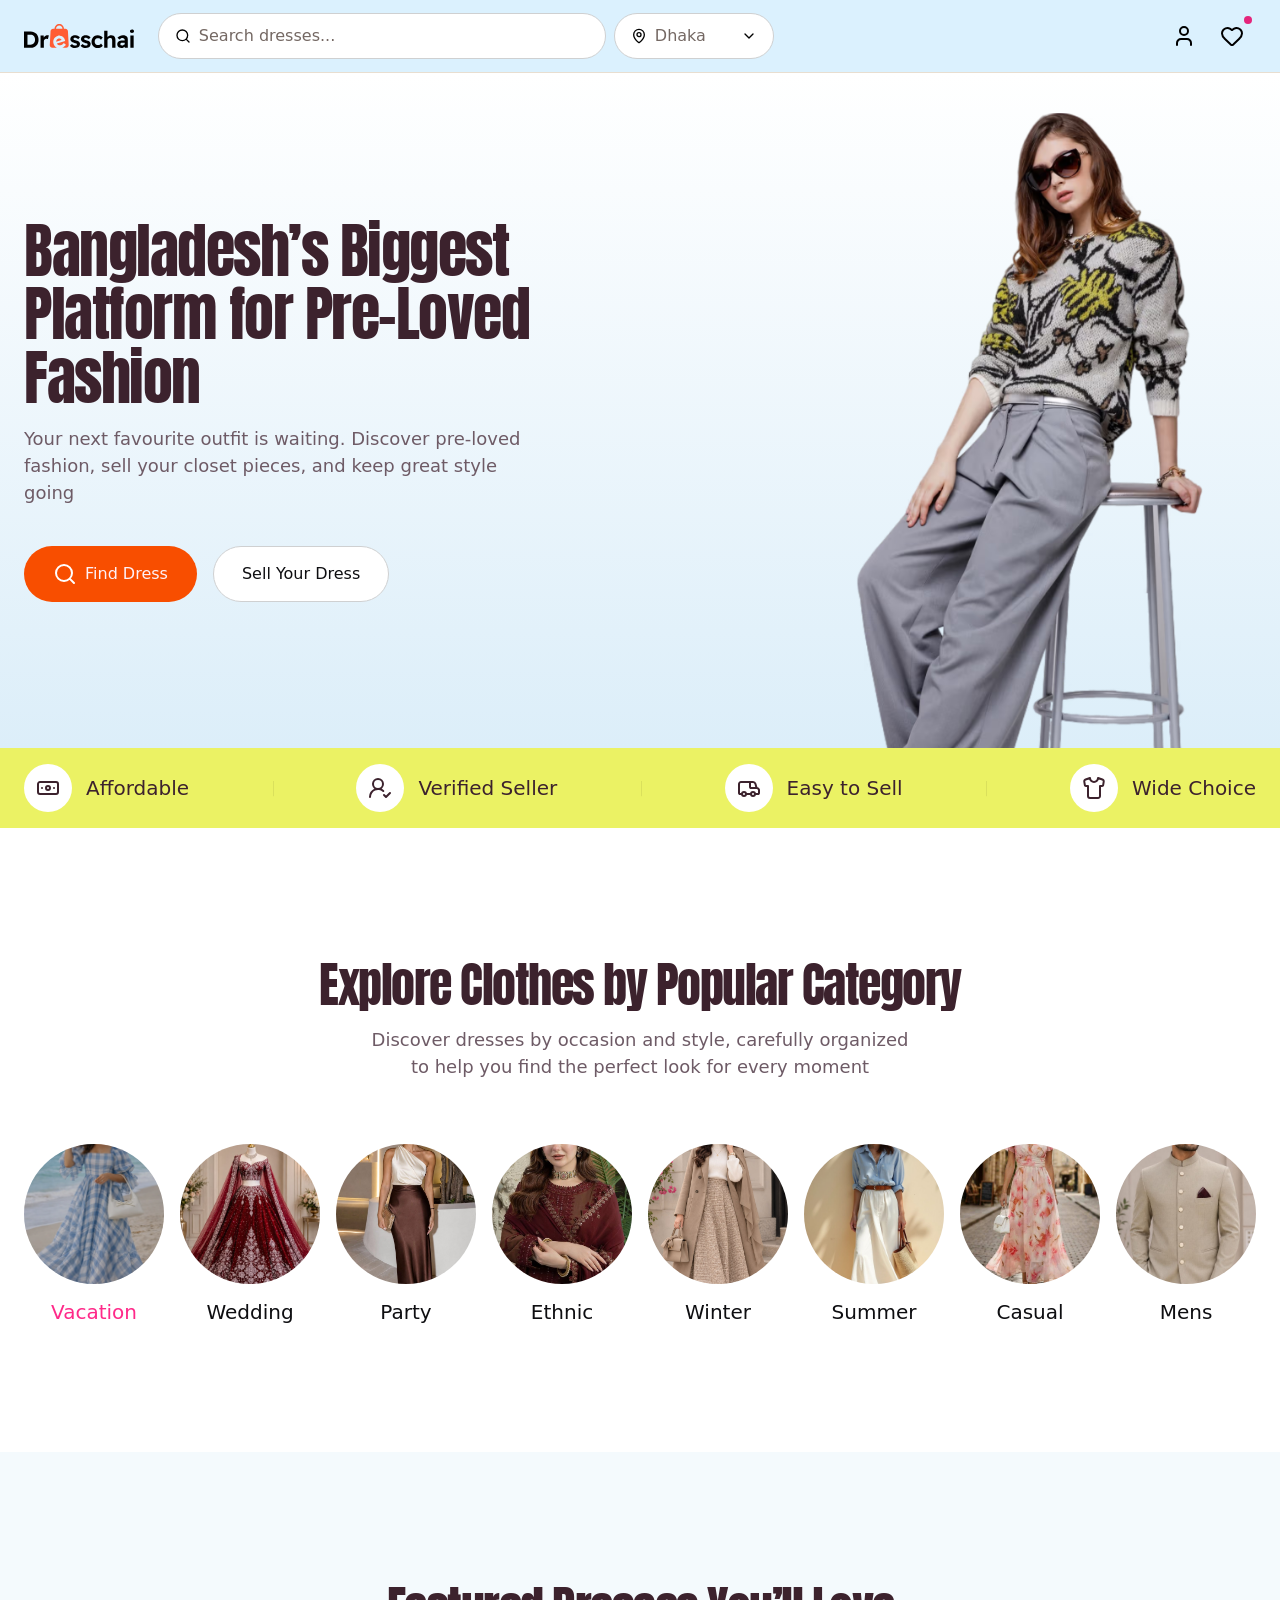
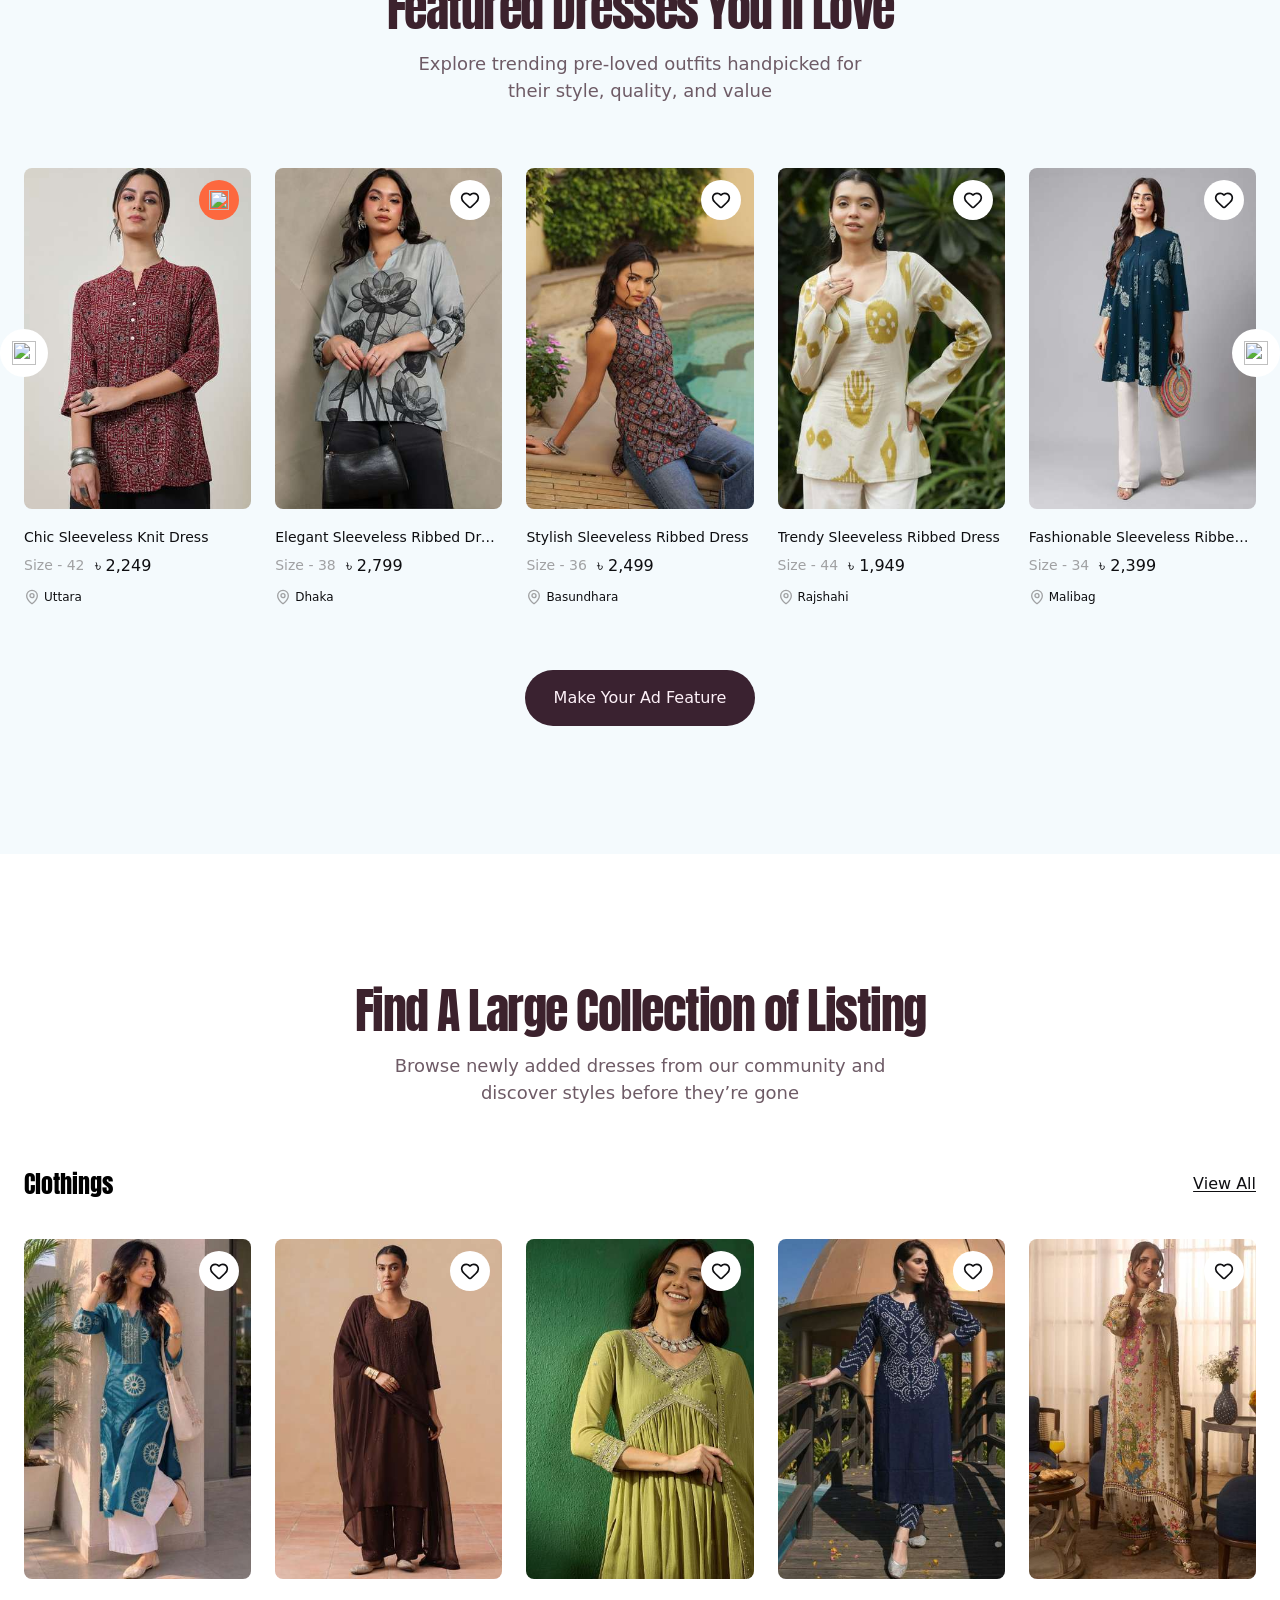
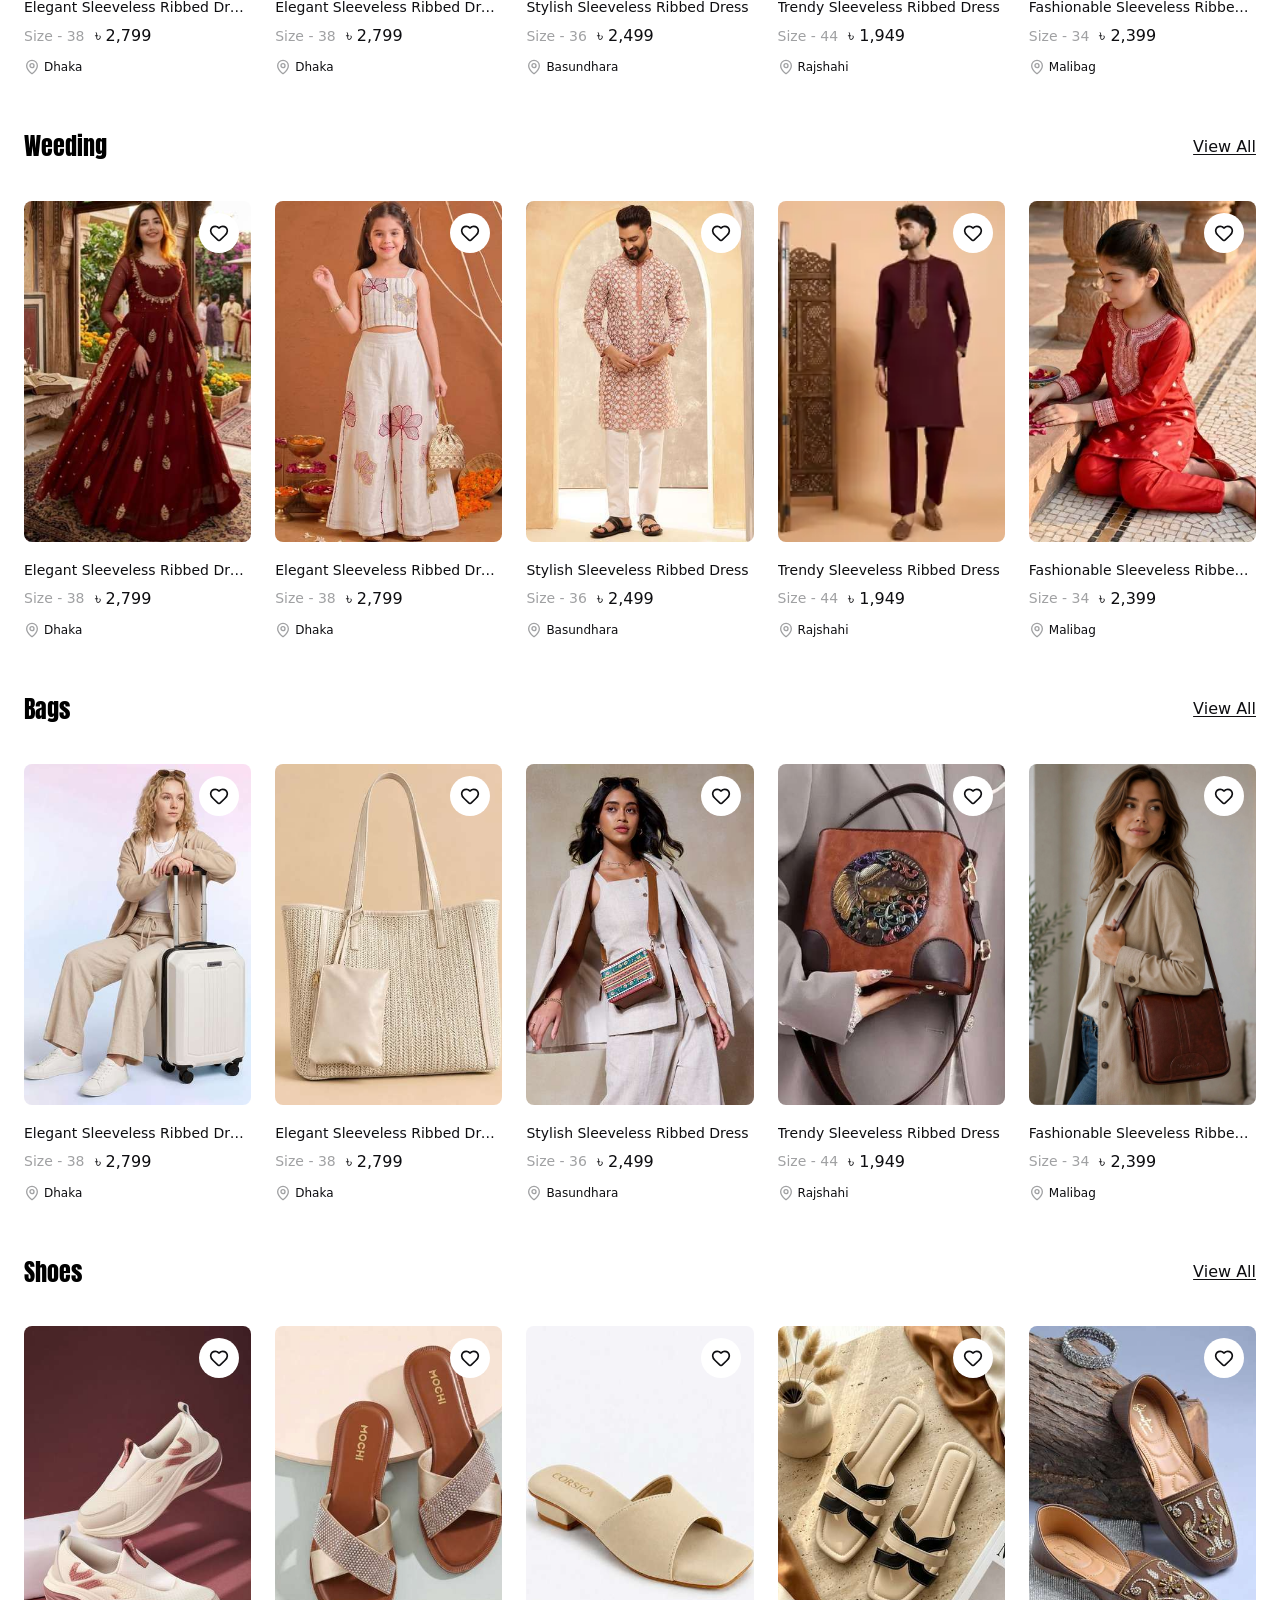
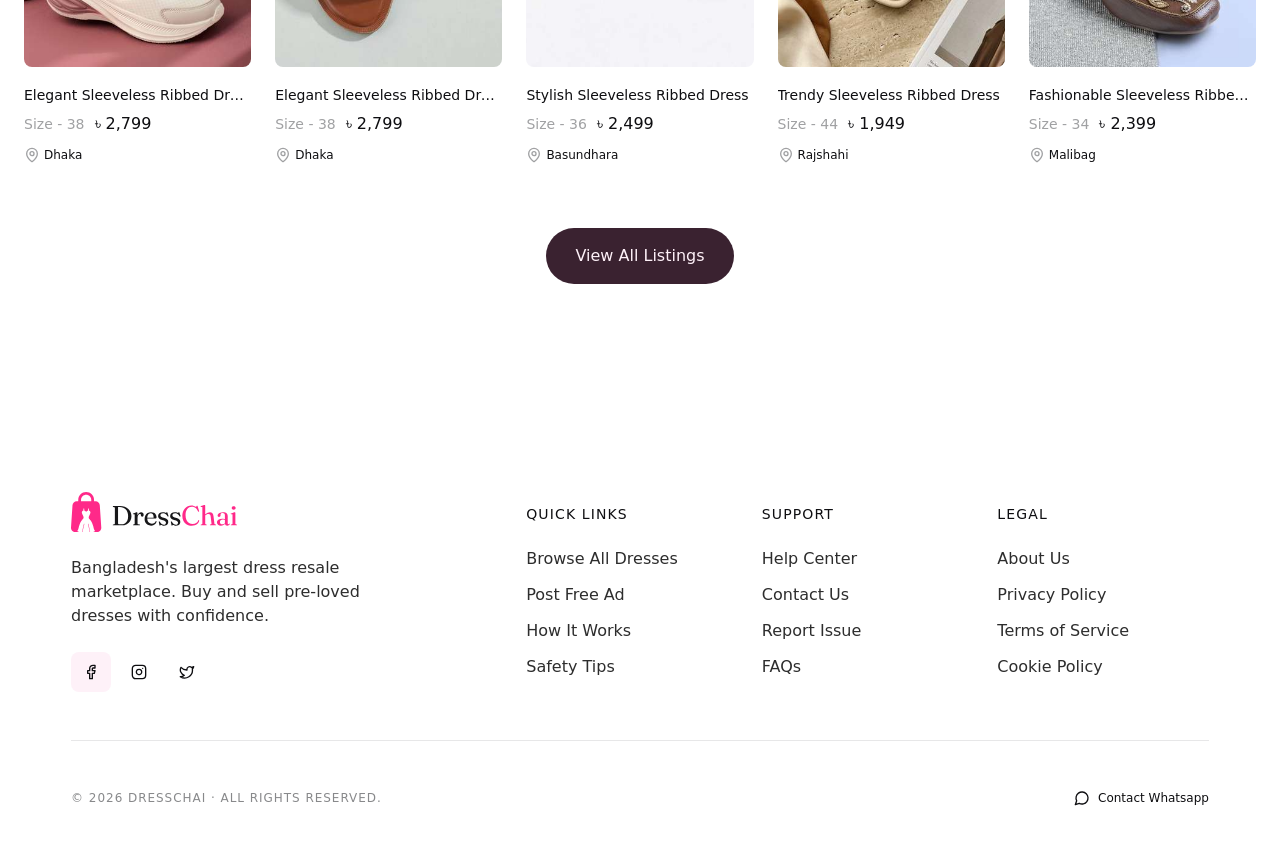
==== commit b95e6e4d: "update" ====
--- a/index.html
+++ b/index.html
@@ -9,9 +9,9 @@
 <link rel="preconnect" href="https://fonts.gstatic.com" crossorigin>
 <link href="https://fonts.googleapis.com/css2?family=Anton&family=Hind+Siliguri:wght@400;600;700&family=Instrument+Serif&display=swap" rel="stylesheet">
 <link href="https://api.fontshare.com/v2/css?f[]=general-sans@400,500&display=swap" rel="stylesheet">
-<link rel="stylesheet" href="style.css?v=6">
-<link rel="stylesheet" href="home.css?v=6">
-<link rel="stylesheet" href="nav.css?v=6">
+<link rel="stylesheet" href="style.css?v=7">
+<link rel="stylesheet" href="home.css?v=7">
+<link rel="stylesheet" href="nav.css?v=7">
 </head>
 <body class="home">
 
@@ -58,7 +58,7 @@
 
 <section class="h-sec h-list"><div class="hw">
   <div class="h-head"><h2 class="h-anton">Find A Large Collection of Listing</h2><p>Browse newly added dresses from our community and<br>discover styles before they’re gone</p></div>
-  <div class="h-lgrid" id="listGrid"></div>
+  <div class="h-blocks" id="listBlocks"></div>
   <a class="h-btn dk" href="listing.html">View All Listings</a>
 </div></section>
 
@@ -81,9 +81,9 @@
  </div>
 </footer>
 
-<script src="data.js?v=6"></script>
-<script src="home.js?v=6"></script>
-<script src="bd-geo.js?v=6"></script>
-<script src="nav.js?v=6"></script>
+<script src="data.js?v=7"></script>
+<script src="home.js?v=7"></script>
+<script src="bd-geo.js?v=7"></script>
+<script src="nav.js?v=7"></script>
 </body>
 </html>
--- a/home.css
+++ b/home.css
@@ -170,3 +170,23 @@
   .h-arr img{width:24px;height:24px;display:block}
   .h-lgrid{grid-template-columns:repeat(5,minmax(0,1fr));gap:40px 24px}
 }
+
+/* ---- listing blocks (Clothings / Weeding / Bags / Shoes) ---- */
+.h-blocks{display:flex;flex-direction:column;gap:28px;width:100%}
+.h-blk{display:flex;flex-direction:column;gap:24px;width:100%}
+.h-blk-h{display:flex;align-items:center;justify-content:space-between}
+.h-blk h3{font-family:'Anton','Impact',sans-serif;font-weight:400;font-size:20px;line-height:1.2;letter-spacing:0;color:#000}
+.h-blk a{font-size:16px;line-height:1;color:#0e0e11;text-decoration:underline;text-underline-offset:2px}
+.h-blk .va-d{display:none}
+.h-blk .va-m{display:block;text-align:center}
+.h-bgrid{display:grid;grid-template-columns:repeat(2,minmax(0,1fr));gap:8px;width:100%}
+.h-bgrid .h-fc{flex:none;min-width:0;width:auto}
+@media (min-width:900px){
+  .h-blocks{gap:56px}
+  .h-blk{gap:40px}
+  .h-blk h3{font-size:24px}
+  .h-blk .va-d{display:block}
+  .h-blk .va-m{display:none}
+  .h-bgrid{grid-template-columns:repeat(5,minmax(0,1fr));gap:24px}
+  .h-bgrid .h-fc.six{display:none}
+}
--- a/nav.css
+++ b/nav.css
@@ -8,6 +8,11 @@
 .lm-t{flex:1;min-width:0;font:400 18px/1.5 'General Sans',system-ui,sans-serif;color:#0e0e11;white-space:nowrap;overflow:hidden;text-overflow:ellipsis;background:none;border:0;padding:0;text-align:left}
 .lm-x{display:none;align-items:center;justify-content:center;width:24px;height:24px;padding:0;background:none;border:0;cursor:pointer;flex:none}
 .lm-x img{width:24px;height:24px;display:block}
+.lm-dress{display:none;gap:8px;align-items:center;flex:none;background:#fff;border:1px solid #e7e7e8;border-radius:999px;padding:12px 16px}
+.lm-dress img{width:16px;height:16px;flex:none}
+.lm-dress input{flex:1;min-width:0;border:0;outline:0;background:none;padding:0;font:400 16px/1.5 'General Sans',system-ui,sans-serif;color:#0e0e11}
+.lm-dress input::placeholder{color:#a0a1a3;opacity:1}
+.lm-dress input::-webkit-search-cancel-button{display:none}
 .lm-s{display:flex;gap:8px;align-items:center;flex:none;background:#fff;border:1px solid #e7e7e8;border-radius:999px;padding:12px 16px}
 .lm-s img{width:16px;height:16px;flex:none}
 .lm-s input{flex:1;min-width:0;border:0;outline:0;background:none;padding:0;font:400 16px/1.5 'General Sans',system-ui,sans-serif;color:#0e0e11}
@@ -35,4 +40,6 @@
 @media (max-width:899px){
   .loc-menu{left:0!important;right:0;width:100%;border:0;border-radius:0;box-shadow:none}
   .loc-menu.has-x .lm-x{display:flex}
+  .lm-dress{display:flex}
+  .loc-menu.has-x .lm-dress{display:none}
 }
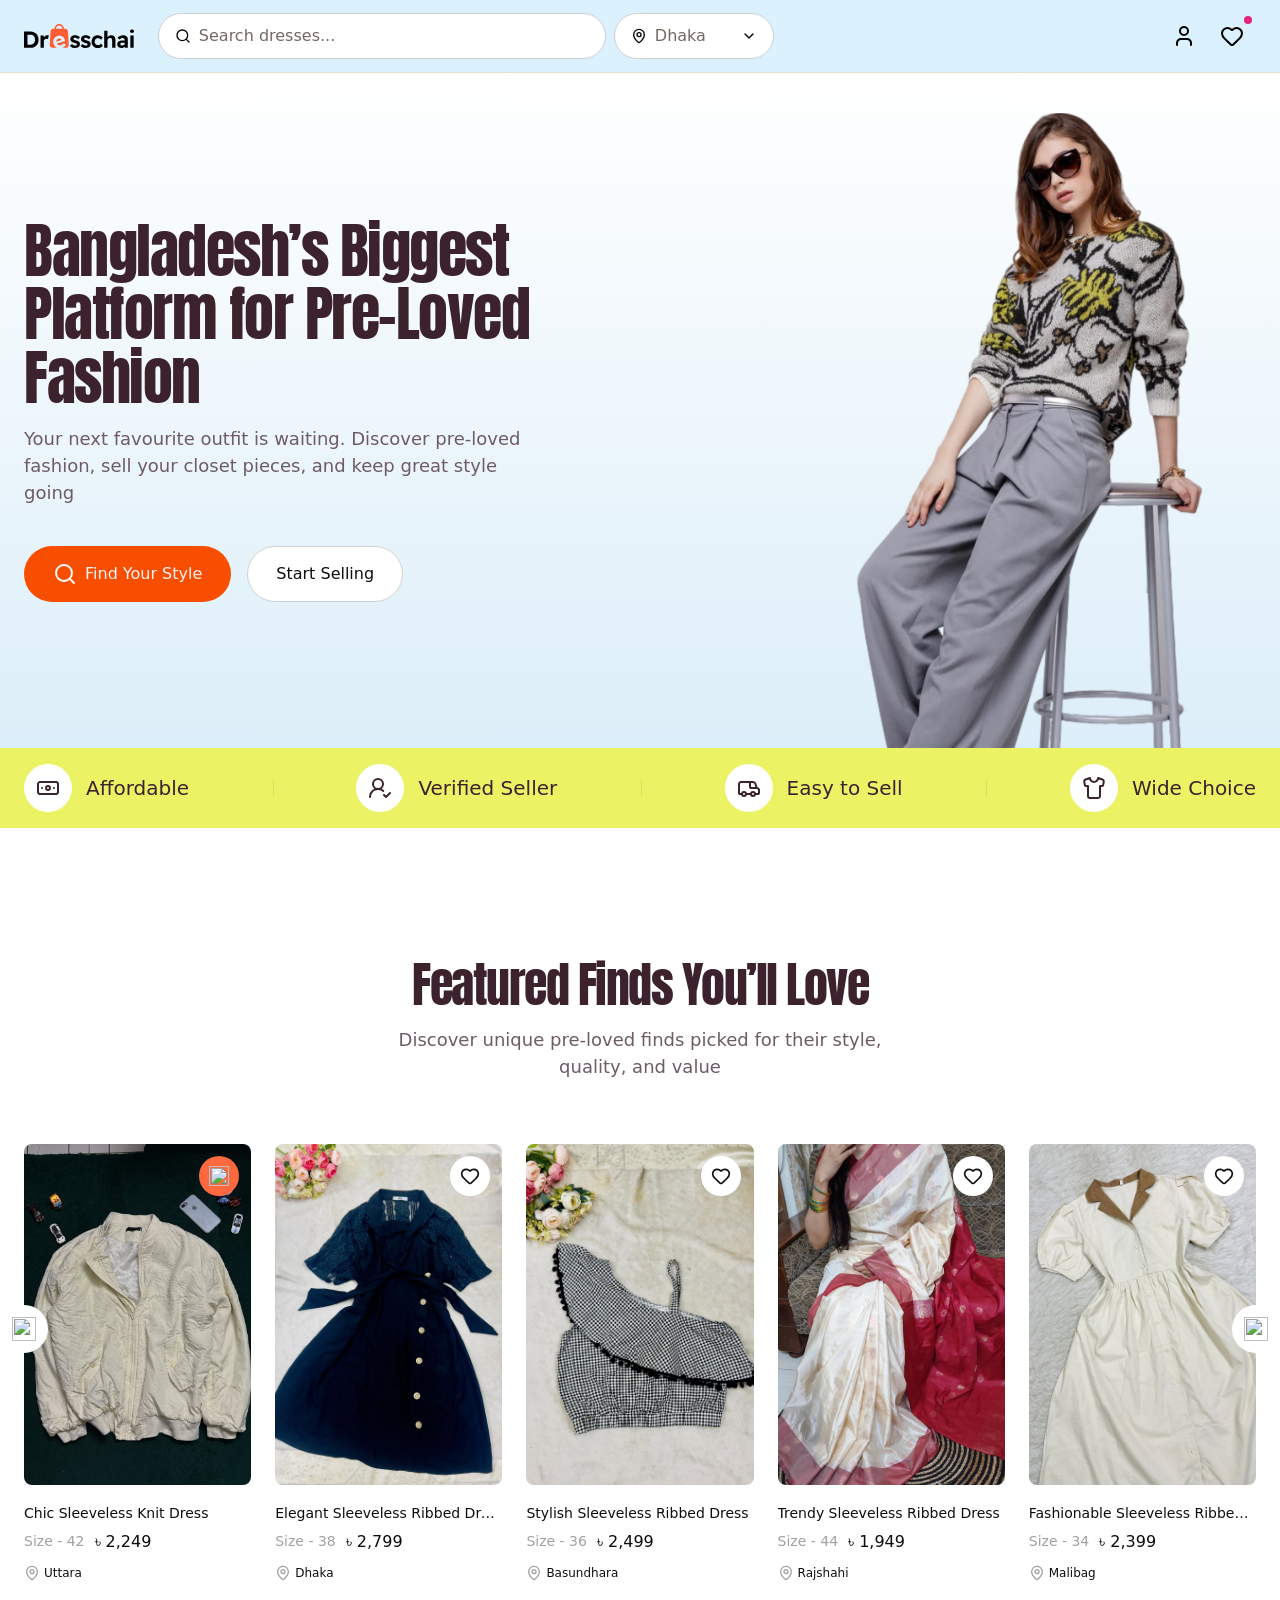
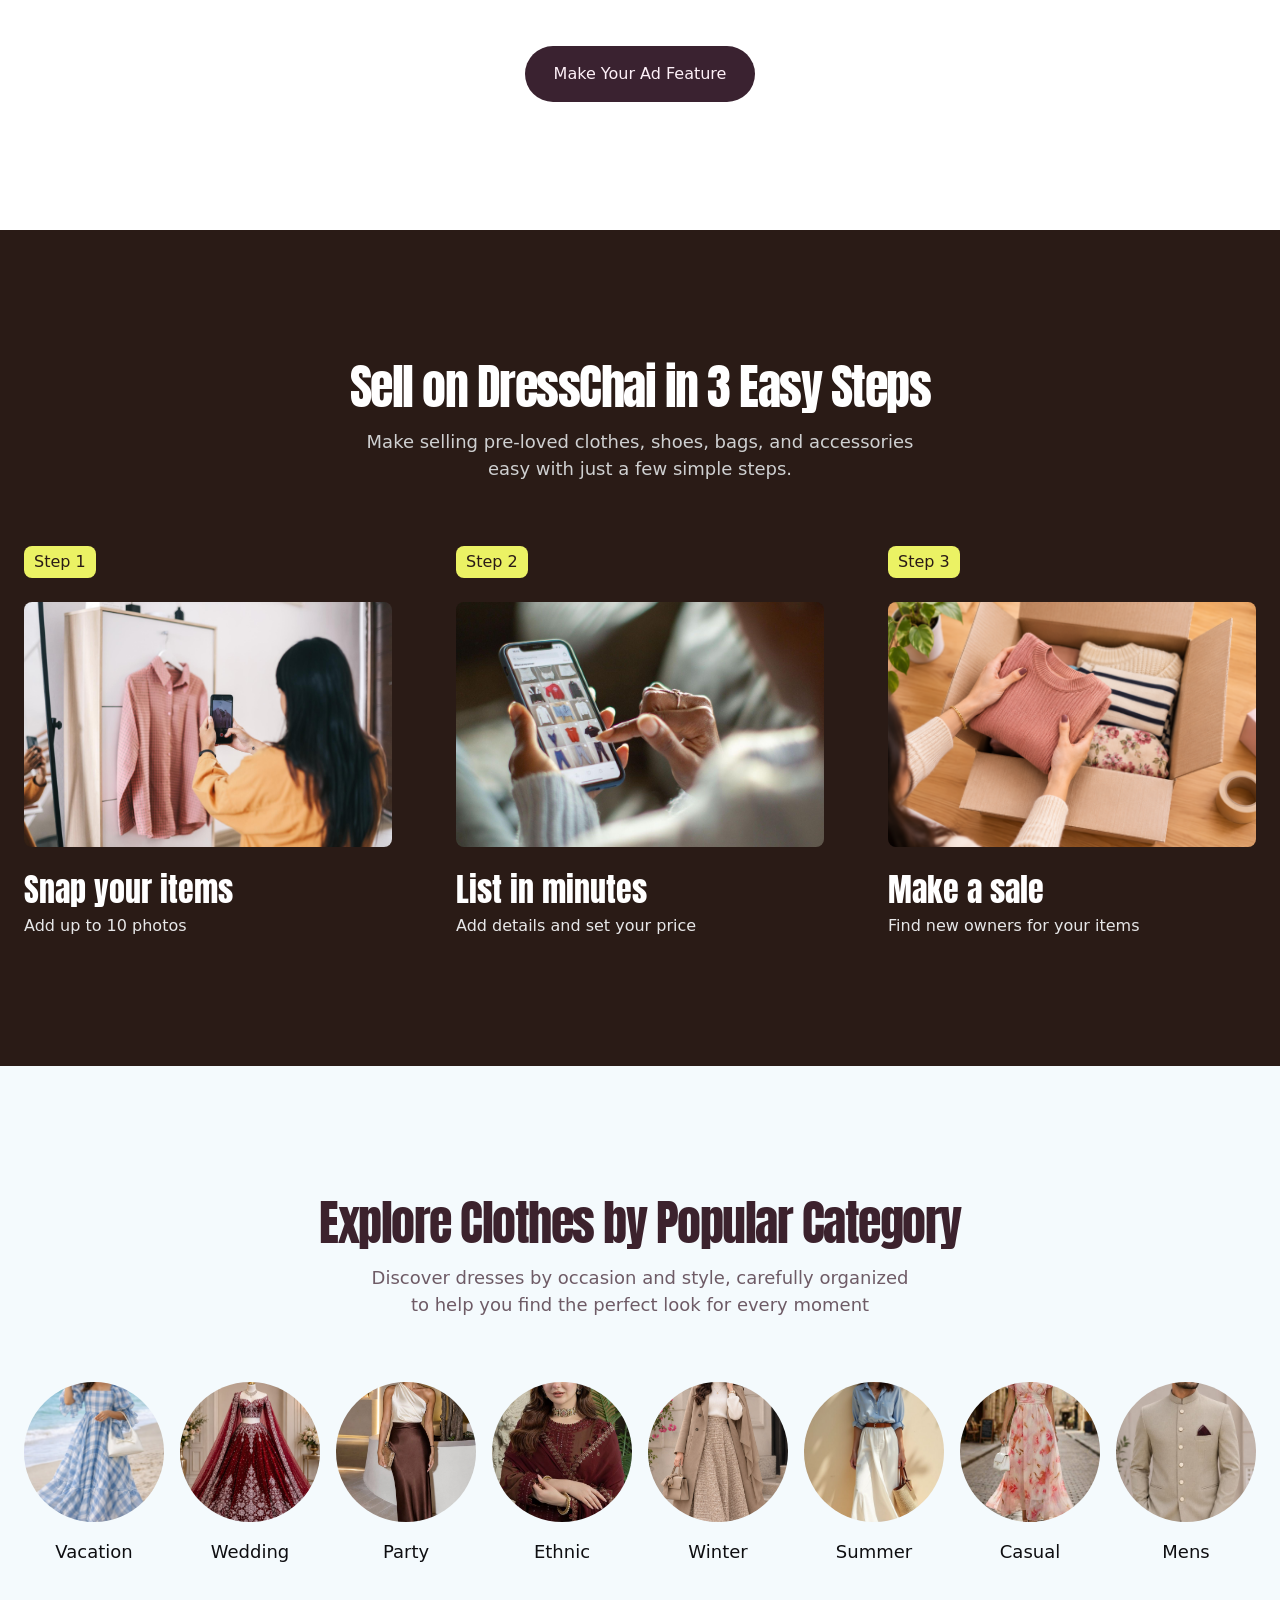
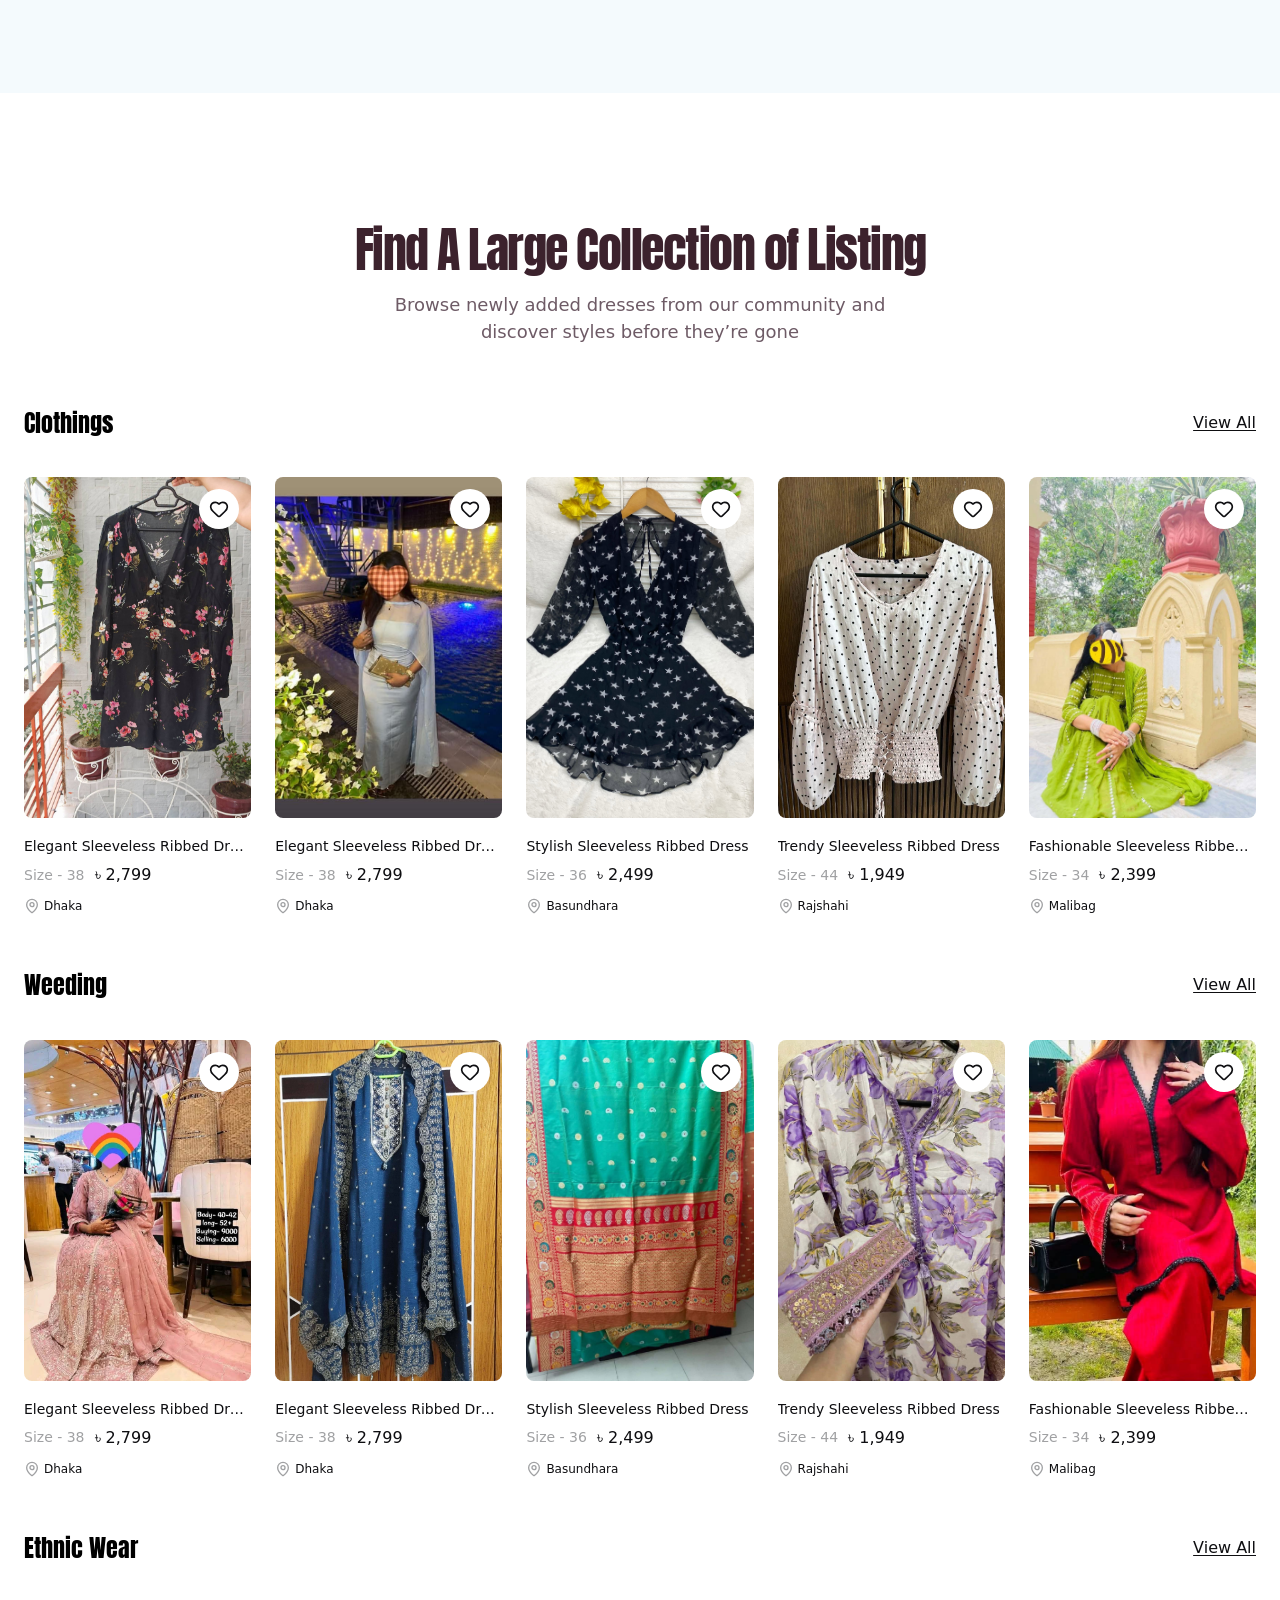
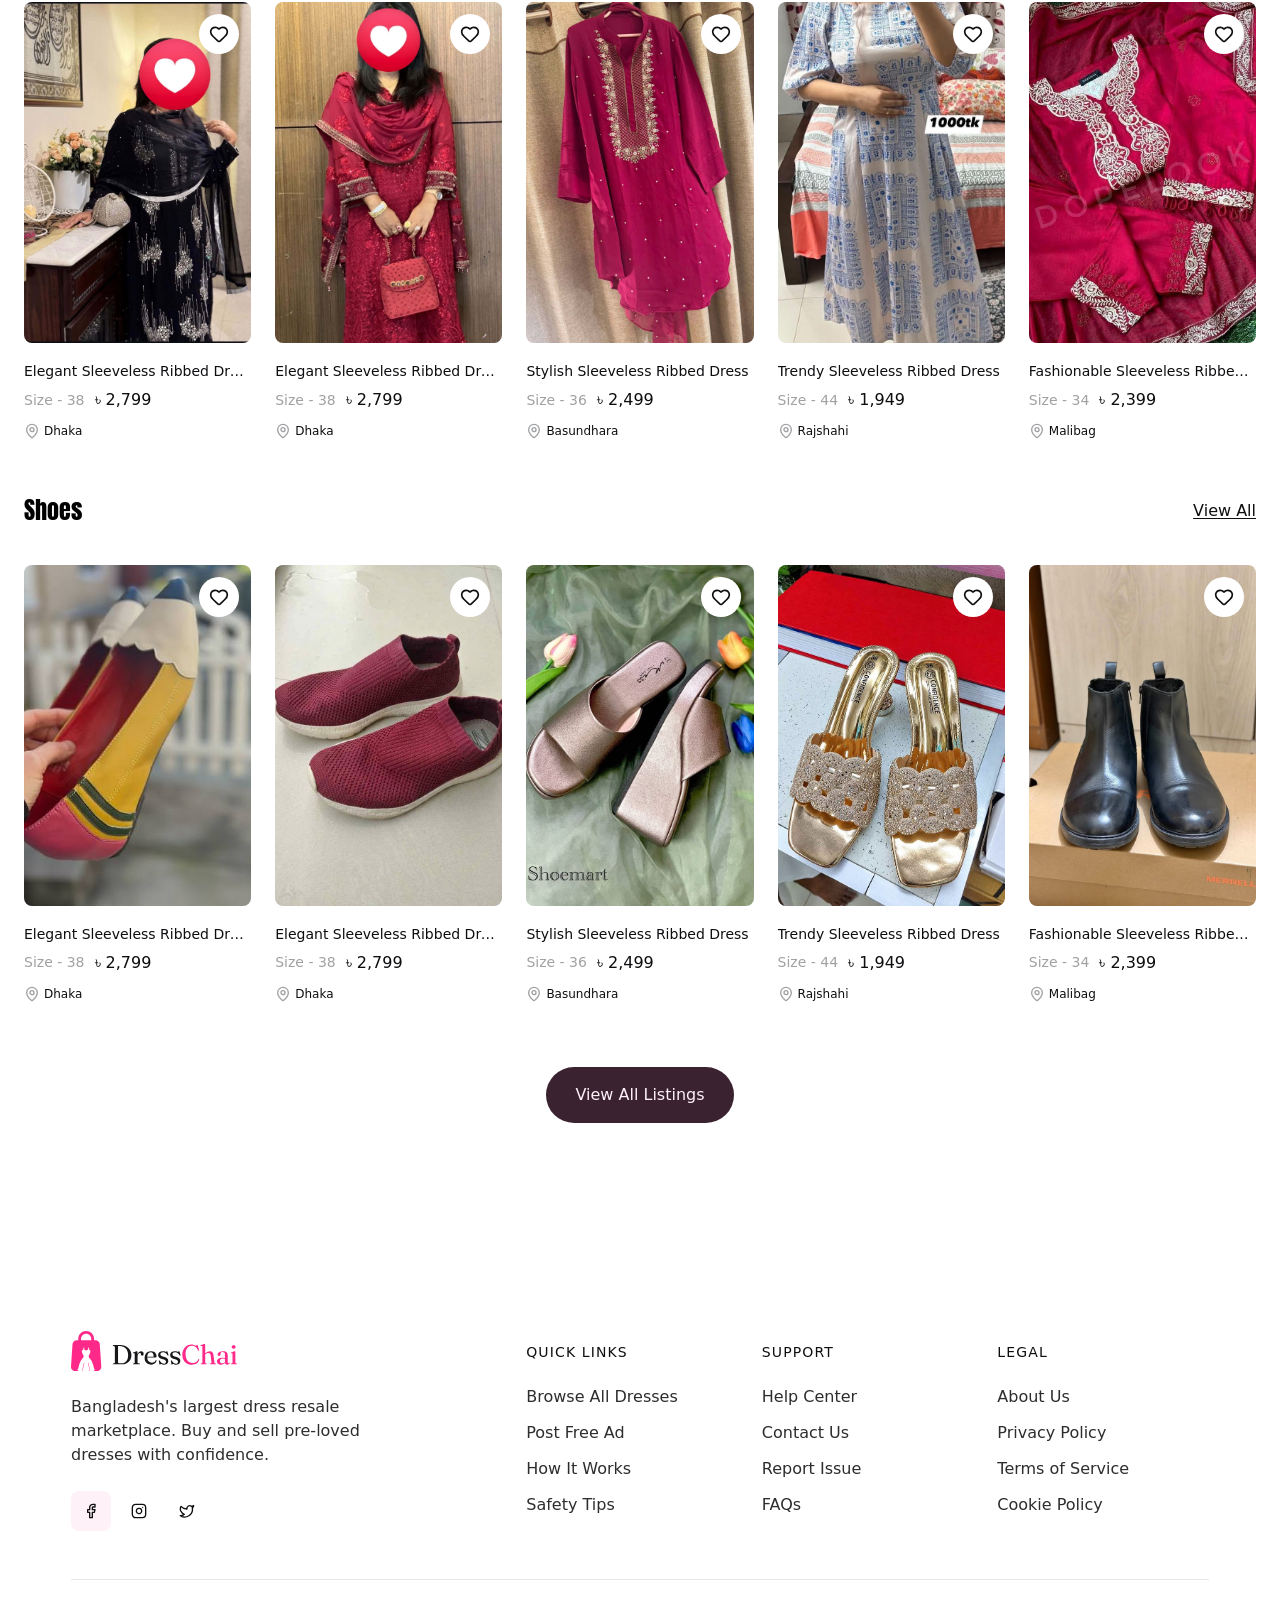
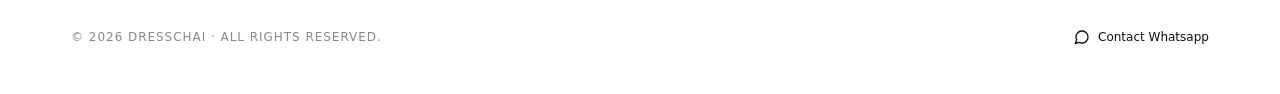
==== commit 929f8438: "update" ====
--- a/index.html
+++ b/index.html
@@ -9,9 +9,9 @@
 <link rel="preconnect" href="https://fonts.gstatic.com" crossorigin>
 <link href="https://fonts.googleapis.com/css2?family=Anton&family=Hind+Siliguri:wght@400;600;700&family=Instrument+Serif&display=swap" rel="stylesheet">
 <link href="https://api.fontshare.com/v2/css?f[]=general-sans@400,500&display=swap" rel="stylesheet">
-<link rel="stylesheet" href="style.css?v=7">
-<link rel="stylesheet" href="home.css?v=7">
-<link rel="stylesheet" href="nav.css?v=7">
+<link rel="stylesheet" href="style.css?v=8">
+<link rel="stylesheet" href="home.css?v=8">
+<link rel="stylesheet" href="nav.css?v=8">
 </head>
 <body class="home">
 
@@ -36,24 +36,33 @@
   <div class="h-hl"><div class="h-hin">
     <div class="tx"><h1 class="h-anton">Bangladesh’s Biggest Platform for Pre-Loved Fashion</h1>
     <p>Your next favourite outfit is waiting. Discover pre-loved fashion, sell your closet pieces, and keep great style going</p></div>
-    <div class="h-bts"><a class="h-btn o" href="listing.html"><picture><source media="(max-width:899px)" srcset="assets/search-btn-hm.svg"><img src="assets/search-btn-h.svg" alt=""></picture>Find Dress</a><a class="h-btn w" href="#" data-soon>Sell Your Dress</a></div>
+    <div class="h-bts"><a class="h-btn o" href="listing.html"><picture><source media="(max-width:899px)" srcset="assets/search-btn-hm.svg"><img src="assets/search-btn-h.svg" alt=""></picture>Find Your Style</a><a class="h-btn w" href="#" data-soon>Start Selling</a></div>
   </div></div>
   <div class="h-hr"><div class="h-himg"><img src="assets/hero-img.png" alt="Woman wearing a pre-loved outfit"></div></div>
 </div></section>
 
 <section class="h-trust"><div class="hw"><div class="h-track"><div class="h-ti"><span class="c"><picture><source media="(min-width:900px)" srcset="assets/t-banknote.svg"><img src="assets/t-banknote-m.svg" alt=""></picture></span>Affordable</div><span class="h-sep"><img src="assets/t-line.svg" alt=""></span><div class="h-ti"><span class="c"><picture><source media="(min-width:900px)" srcset="assets/t-user-check.svg"><img src="assets/t-user-check-m.svg" alt=""></picture></span>Verified Seller</div><span class="h-sep"><img src="assets/t-line.svg" alt=""></span><div class="h-ti"><span class="c"><picture><source media="(min-width:900px)" srcset="assets/t-van.svg"><img src="assets/t-van-m.svg" alt=""></picture></span>Easy to Sell</div><span class="h-sep"><img src="assets/t-line.svg" alt=""></span><div class="h-ti"><span class="c"><picture><source media="(min-width:900px)" srcset="assets/t-shirt.svg"><img src="assets/t-shirt-m.svg" alt=""></picture></span>Wide Choice</div></div></div></section>
 
-<section class="h-sec"><div class="hw">
-  <div class="h-head"><h2 class="h-anton">Explore Clothes by Popular Category</h2><p>Discover dresses by occasion and style, carefully organized to help you find the perfect look for every moment</p></div>
-  <div class="h-cats"><a class="h-cat" href="listing.html?q=vacation"><span class="h-ph"><picture><source media="(max-width:899px)" srcset="assets/hc-casual.png"><img src="assets/hc-vacation.png" alt="" loading="lazy"></picture></span><span>Vacation</span></a><a class="h-cat" href="listing.html?category=Wedding"><span class="h-ph"><img src="assets/hc-wedding.png" alt="" loading="lazy"></span><span>Wedding</span></a><a class="h-cat" href="listing.html?category=Party"><span class="h-ph"><img src="assets/hc-party.png" alt="" loading="lazy"></span><span>Party</span></a><a class="h-cat" href="listing.html?category=Ethnic"><span class="h-ph"><img src="assets/hc-ethnic.png" alt="" loading="lazy"></span><span>Ethnic</span></a><a class="h-cat" href="listing.html?q=winter"><span class="h-ph"><img src="assets/hc-winter.png" alt="" loading="lazy"></span><span>Winter</span></a><a class="h-cat" href="listing.html?q=summer"><span class="h-ph"><img src="assets/hc-summer.png" alt="" loading="lazy"></span><span>Summer</span></a><a class="h-cat" href="listing.html?q=casual"><span class="h-ph"><img src="assets/hc-casual.png" alt="" loading="lazy"></span><span>Casual</span></a><a class="h-cat" href="listing.html?category=Mens"><span class="h-ph"><img src="assets/hc-mens.png" alt="" loading="lazy"></span><span>Mens</span></a></div>
-</div></section>
-
 <section class="h-sec h-feat"><div class="hw">
-  <div class="h-head"><h2 class="h-anton">Featured Dresses You’ll Love</h2><p>Explore trending pre-loved outfits handpicked for<br>their style, quality, and value</p></div>
+  <div class="h-head"><h2 class="h-anton">Featured Finds You’ll Love</h2><p>Discover unique pre-loved finds picked for their style,<br>quality, and value</p></div>
   <div class="h-fwrap"><div class="h-row" id="featRow"></div><div class="h-dots"><i class="on"></i><i></i><i></i><i></i></div></div>
   <a class="h-btn dk" href="#" data-soon>Make Your Ad Feature</a>
   <button class="h-arr l" type="button" id="featPrev" aria-label="Previous"><img src="assets/car-left.svg" alt=""></button>
   <button class="h-arr r" type="button" id="featNext" aria-label="Next"><img src="assets/car-right.svg" alt=""></button>
+</div></section>
+
+<section class="h-sec h-sell"><div class="hw">
+  <div class="h-head"><h2 class="h-anton">Sell on DressChai in 3 Easy Steps</h2><p>Make selling pre-loved clothes, shoes, bags, and accessories easy with just a few simple steps.</p></div>
+  <div class="h-steps">
+    <div class="h-step"><span class="bg">Step 1</span><div class="r"><img src="assets/n-step-1.png" alt="" loading="lazy"><div class="t"><b>Snap your items</b><span>Add up to 10 photos</span></div></div></div>
+    <div class="h-step"><span class="bg">Step 2</span><div class="r"><img src="assets/n-step-2.png" alt="" loading="lazy"><div class="t"><b>List in minutes</b><span>Add details and set your price</span></div></div></div>
+    <div class="h-step"><span class="bg">Step 3</span><div class="r"><img src="assets/n-step-3.png" alt="" loading="lazy"><div class="t"><b>Make a sale</b><span>Find new owners for your items</span></div></div></div>
+  </div>
+</div></section>
+
+<section class="h-sec h-catsec"><div class="hw">
+  <div class="h-head"><h2 class="h-anton">Explore Clothes by Popular Category</h2><p>Discover dresses by occasion and style, carefully organized to help you find the perfect look for every moment</p></div>
+  <div class="h-cats"><a class="h-cat" href="listing.html?q=vacation"><span class="h-ph"><picture><source media="(max-width:899px)" srcset="assets/hc-casual.png"><img src="assets/hc-vacation.png" alt="" loading="lazy"></picture></span><span>Vacation</span></a><a class="h-cat" href="listing.html?category=Wedding"><span class="h-ph"><img src="assets/hc-wedding.png" alt="" loading="lazy"></span><span>Wedding</span></a><a class="h-cat" href="listing.html?category=Party"><span class="h-ph"><img src="assets/hc-party.png" alt="" loading="lazy"></span><span>Party</span></a><a class="h-cat" href="listing.html?category=Ethnic"><span class="h-ph"><img src="assets/hc-ethnic.png" alt="" loading="lazy"></span><span>Ethnic</span></a><a class="h-cat" href="listing.html?q=winter"><span class="h-ph"><img src="assets/hc-winter.png" alt="" loading="lazy"></span><span>Winter</span></a><a class="h-cat" href="listing.html?q=summer"><span class="h-ph"><img src="assets/hc-summer.png" alt="" loading="lazy"></span><span>Summer</span></a><a class="h-cat" href="listing.html?q=casual"><span class="h-ph"><img src="assets/hc-casual.png" alt="" loading="lazy"></span><span>Casual</span></a><a class="h-cat" href="listing.html?category=Mens"><span class="h-ph"><img src="assets/hc-mens.png" alt="" loading="lazy"></span><span>Mens</span></a></div>
 </div></section>
 
 <section class="h-sec h-list"><div class="hw">
@@ -81,9 +90,9 @@
  </div>
 </footer>
 
-<script src="data.js?v=7"></script>
-<script src="home.js?v=7"></script>
-<script src="bd-geo.js?v=7"></script>
-<script src="nav.js?v=7"></script>
+<script src="data.js?v=8"></script>
+<script src="home.js?v=8"></script>
+<script src="bd-geo.js?v=8"></script>
+<script src="nav.js?v=8"></script>
 </body>
 </html>
--- a/home.css
+++ b/home.css
@@ -60,7 +60,7 @@
 .h-sec{padding-top:var(--h-py);padding-bottom:var(--h-py)}
 .h-sec .hw{display:flex;flex-direction:column;align-items:center;gap:32px}
 .h-head{display:flex;flex-direction:column;gap:12px;align-items:center;text-align:center;width:100%}
-.h-head h2{font-size:40px;line-height:48px}
+.h-head h2{font-size:32px;line-height:1.2;letter-spacing:-1px}
 .h-head p{font-size:14px;line-height:1.5;color:var(--h-mute)}
 .h-cats{display:flex;flex-wrap:wrap;gap:16px 8px;justify-content:center;width:100%}
 .h-cat{display:flex;flex-direction:column;align-items:center;gap:8px;flex:1 0 76px;min-width:76px;color:#0e0e11}
@@ -68,7 +68,8 @@
 .h-cat .h-ph img,.h-cat .h-ph picture{position:absolute;inset:0;width:100%;height:100%;object-fit:cover;display:block}
 .h-cat .h-ph::after{content:'';position:absolute;inset:0;background:rgba(0,0,0,0);transition:background .2s}
 .h-cat>span:not(.h-ph){font-size:12px;line-height:1.5;text-align:center;width:100%;display:block}
-.h-feat{background:#f4fafd;overflow:hidden}
+.h-feat{background:#fff;overflow:hidden}
+.h-catsec{background:#f4fafd}
 .h-feat .hw{gap:64px}
 .h-row{display:flex;gap:10px;overflow-x:auto;scroll-snap-type:x mandatory;scrollbar-width:none;width:100%;-webkit-overflow-scrolling:touch;overscroll-behavior-x:contain;touch-action:pan-x pan-y;cursor:grab}
 .h-row.drag{cursor:grabbing;scroll-snap-type:none}
@@ -133,11 +134,11 @@
   .h-sep img{width:16px;height:1px;max-width:none;transform:rotate(90deg)}
   .h-sec .hw{gap:64px}
   .h-head{gap:12px;max-width:814px}
-  .h-head h2{font-size:48px;line-height:58px}
+  .h-head h2{font-size:48px;line-height:58px;letter-spacing:-1.5px}
   .h-head p{font-size:18px;max-width:556px}
   .h-cats{flex-wrap:nowrap;gap:16px;justify-content:space-between}
   .h-cat{flex:1;min-width:0;gap:16px;cursor:pointer}
-  .h-cat>span:not(.h-ph){font-size:20px;line-height:1.2;transition:color .2s}
+  .h-cat>span:not(.h-ph){font-size:18px;line-height:1.5;transition:color .2s}
   .h-cat.act .h-ph::after{background:rgba(0,0,0,.24)}
   .h-cat.act>span:not(.h-ph){color:#ff2989}
   .h-row{gap:24px;cursor:default}
@@ -156,12 +157,15 @@
 .h-fc .hb.on .on-ic{display:block}
 .h-fc .hb.on .off-ic{display:none}
 .h-arr{display:none}
-.h-head h2{max-width:269px}
+.h-feat .h-head h2{max-width:237px}
+.h-sell .h-head h2{max-width:247px}
+.h-catsec .h-head h2{max-width:277px}
+.h-list .h-head h2{max-width:283px}
 .h-lgrid{display:grid;grid-template-columns:repeat(2,minmax(0,1fr));gap:8px;width:100%}
 .h-lgrid .h-fc{flex:none;min-width:0;width:auto}
 .h-list{background:#fff}
 @media (min-width:900px){
-  .h-head h2{max-width:none}
+  .h-sec .h-head h2{max-width:none}
   .h-row{overflow-x:auto;scroll-snap-type:x mandatory;gap:24px}
   .h-row .h-fc{flex:0 0 calc((100% - 96px)/5);min-width:0}
   .h-feat .hw{position:relative}
@@ -190,3 +194,26 @@
   .h-bgrid{grid-template-columns:repeat(5,minmax(0,1fr));gap:24px}
   .h-bgrid .h-fc.six{display:none}
 }
+
+/* ---- Sell on DressChai in 3 Easy Steps ---- */
+.h-sell{background:#2a1b16}
+.h-sell .h-head h2{color:#fff}
+.h-sell .h-head p{color:#cfd0d1}
+.h-steps{display:flex;flex-direction:column;gap:24px;width:100%}
+.h-step{display:flex;flex-direction:column;gap:16px;align-items:flex-start}
+.h-step .bg{background:#ebf264;color:#2a1b16;padding:2px 8px;border-radius:6px;font-size:14px;line-height:1.5;font-weight:500}
+.h-step .r{display:flex;gap:16px;align-items:center;width:100%}
+.h-step .r img{flex:1 1 0;min-width:0;aspect-ratio:368/245.333;object-fit:cover;border-radius:8px;display:block}
+.h-step .t{flex:1 1 0;min-width:0;display:flex;flex-direction:column;gap:4px;min-height:66px}
+.h-step .t b{font-family:'Anton','Impact',sans-serif;font-weight:400;font-size:24px;line-height:1.2;color:#fff}
+.h-step .t span{font-weight:400;font-size:14px;line-height:1.5;color:#e7e7e8}
+@media (min-width:900px){
+  .h-steps{flex-direction:row;gap:64px;align-items:flex-start}
+  .h-step{flex:1 1 0;min-width:0;gap:24px}
+  .h-step .bg{padding:4px 10px;border-radius:8px;font-size:16px}
+  .h-step .r{flex-direction:column;align-items:stretch;gap:24px}
+  .h-step .r img{flex:none;width:100%}
+  .h-step .t{flex:none;width:100%}
+  .h-step .t b{font-size:32px}
+  .h-step .t span{font-size:16px}
+}
